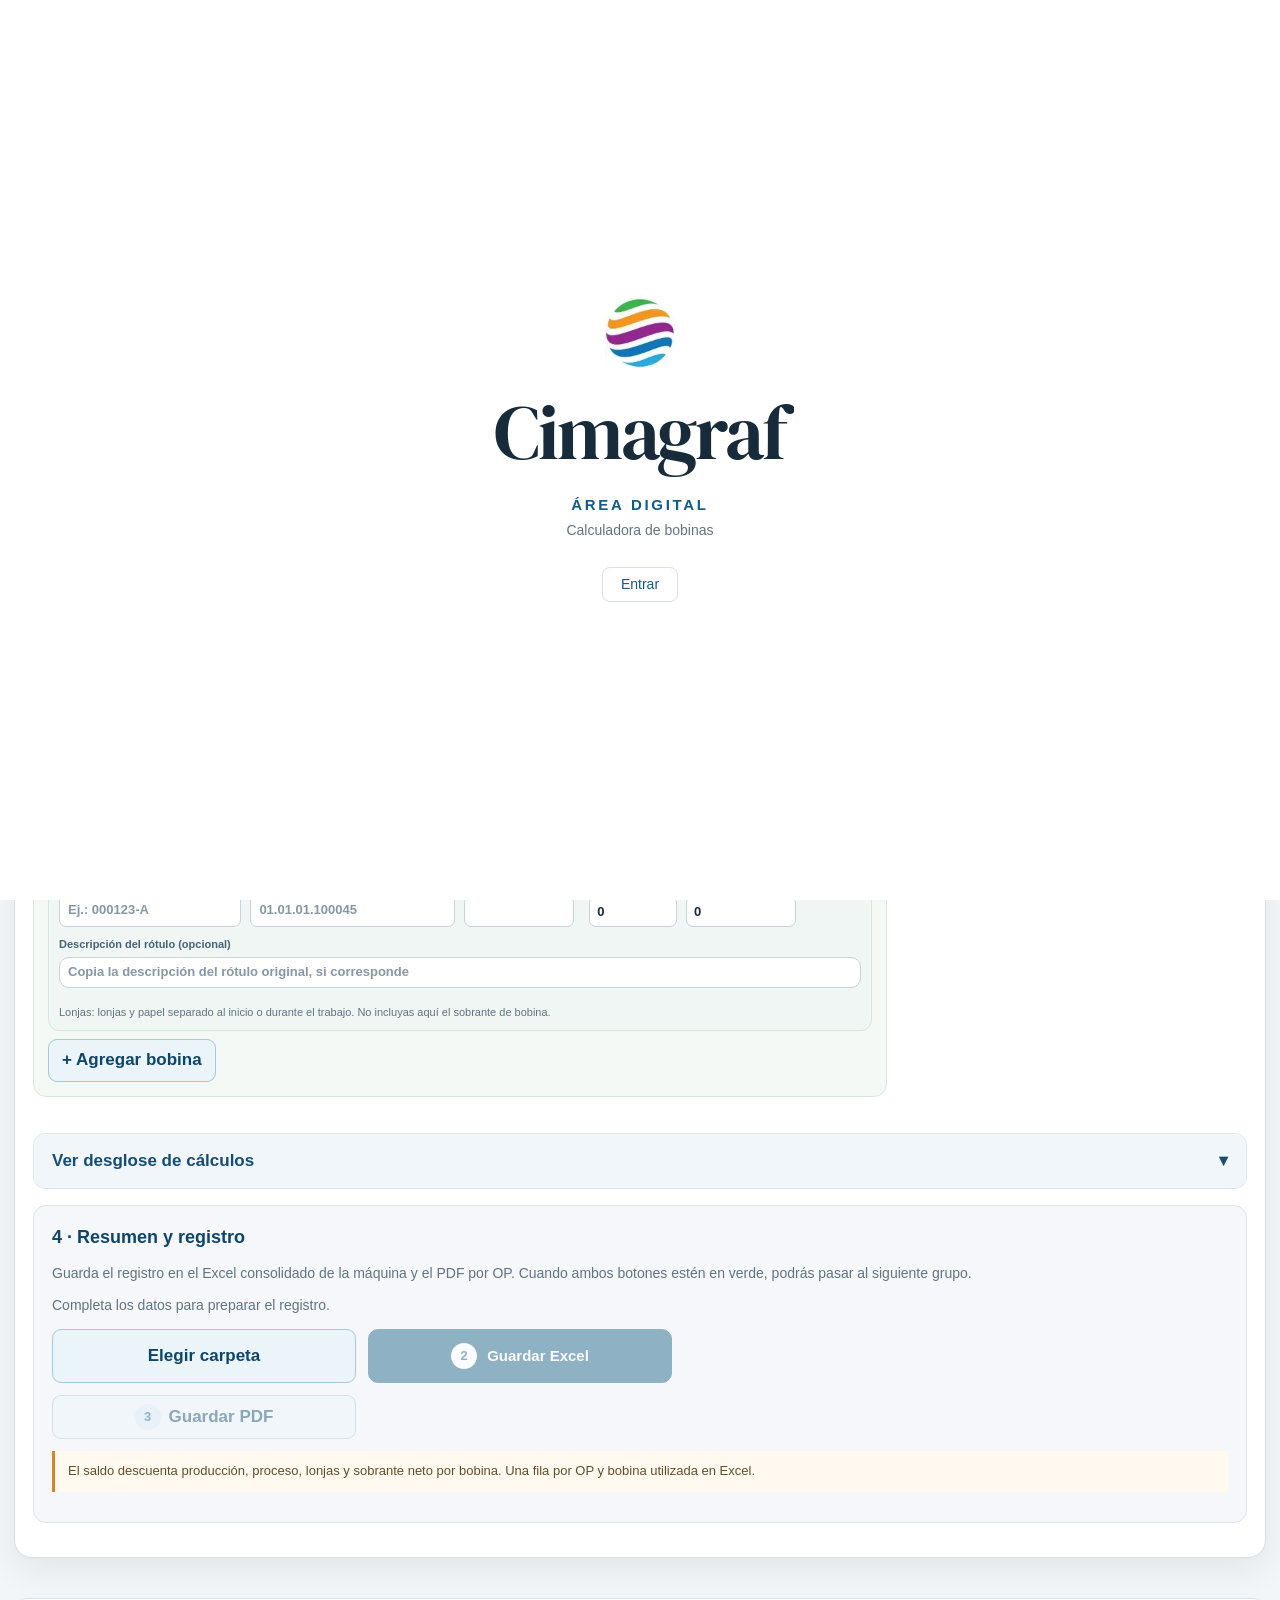
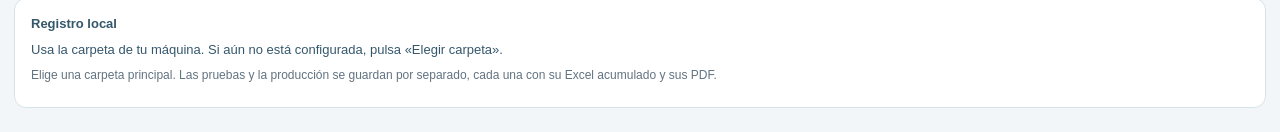
==== index.html @ 424b3d79 "Incluir informe y rótulos en el PDF guardado" ====
<!doctype html>
<html lang="es">
<head>
  <meta charset="utf-8">
  <meta name="viewport" content="width=device-width, initial-scale=1">
  <meta name="theme-color" content="#f4f6f8">
  <title>CIMAGRAF | Calculadora de consumo de bobinas</title>
  <meta name="description" content="Calculadora CIMAGRAF para consumo y devolución estimada de bobinas por orden de producción.">
  <meta property="og:type" content="website">
  <meta property="og:site_name" content="CIMAGRAF">
  <meta property="og:title" content="CIMAGRAF | Calculadora de consumo de bobinas">
  <meta property="og:description" content="Calcula metros, kilogramos consumidos y devolución estimada por OP.">
  <meta property="og:url" content="https://richard21ps.github.io/cimagraf-consumo-bobinas/">
  <meta name="twitter:card" content="summary">
  <meta name="twitter:title" content="CIMAGRAF | Calculadora de consumo de bobinas">
  <link rel="stylesheet" href="multi-bobinas.css?v=20261020-8333c40">
  <link rel="stylesheet" href="centrado-v26.css?v=2b90eeb">
<link rel="stylesheet" href="unico-v27.css?v=e9da0329">
<link rel="stylesheet" href="minimal-v28.css?v=72af7f10">
<link rel="stylesheet" href="compact-v40.css?v=5.1.24">
<link rel="stylesheet" href="report-summary.css?v=5.1.27">
<link rel="stylesheet" href="production.css?v=4.16.1">
<link rel="stylesheet" href="labels.css?v=5.1.13">
<link rel="stylesheet" href="intro.css?v=4.14.1">
  <style>
    :root {
      color-scheme: light;
      --ink: #172b3a;
      --muted: #627381;
      --line: #d8e0e6;
      --blue: #145b83;
      --blue-dark: #0d4669;
      --blue-soft: #eaf4f9;
      --green: #176b4b;
      --green-soft: #eaf6ef;
      --paper: #fff;
      --bg: #f3f6f8;
      --focus: #87c8e6;
      --shadow: 0 12px 32px rgba(24, 49, 67, .08);
    }
    * { box-sizing: border-box; }
    body {
      margin: 0;
      background: var(--bg);
      color: var(--ink);
      font-family: "Segoe UI", Arial, sans-serif;
      font-size: 17px;
      line-height: 1.45;
    }
    .page { width: min(100% - 32px, 1020px); margin: 0 auto; padding: 30px 0 40px; }
    header { margin-bottom: 22px; }
    .eyebrow { margin: 0 0 6px; color: var(--blue); font-size: 13px; font-weight: 800; letter-spacing: .09em; text-transform: uppercase; }
    h1 { margin: 0; font-size: clamp(27px, 4vw, 38px); line-height: 1.12; letter-spacing: -.025em; }
    .intro { max-width: 680px; margin: 10px 0 0; color: var(--muted); font-size: 17px; }
    .layout { display: grid; grid-template-columns: minmax(0, 1.12fr) minmax(320px, .88fr); gap: 0; align-items: stretch; overflow: hidden; background: var(--paper); border: 1px solid var(--line); border-radius: 18px; box-shadow: var(--shadow); }
    .card { background: var(--paper); }
    .form-card { padding: 26px; border: 0; border-radius: 0; box-shadow: none; }
    .section-title { margin: 0 0 17px; font-size: 19px; }
    .fields { display: grid; grid-template-columns: 1fr 1fr; gap: 16px; }
    .input-section { padding: 17px; border: 1px solid #d7e3ea; border-radius: 13px; background: #fff; }
    .input-section + .input-section { margin-top: 15px; }
    .input-section:first-of-type { background: #f7fbfd; }
    .input-section-heading { display: flex; align-items: center; gap: 10px; margin: 0 0 15px; color: var(--blue-dark); font-size: 17px; font-weight: 800; line-height: 1.25; }
    .step-number { display: inline-grid; flex: 0 0 31px; width: 31px; height: 31px; place-items: center; border-radius: 9px; background: var(--blue); color: #fff; font-size: 15px; }
    .input-section-note { margin: -6px 0 14px; color: var(--muted); font-size: 13px; }
    /* Las cantidades se ingresan escribiendo, sin flechas de incremento en los campos. */
    input[type="number"] { appearance: textfield; -moz-appearance: textfield; }
    input[type="number"]::-webkit-outer-spin-button,
    input[type="number"]::-webkit-inner-spin-button { -webkit-appearance: none; margin: 0; }
    .field { min-width: 0; }
    .field.full { grid-column: 1 / -1; }
    .entry-label { margin: 0 0 16px; padding: 9px 12px; border-radius: 9px; background: #eaf4f9; color: var(--blue-dark); font-size: 14px; font-weight: 800; }
    label { display: block; margin: 0 0 7px; font-size: 15px; font-weight: 750; }
    .hint { display: block; margin-top: 5px; color: var(--muted); font-size: 13px; }
    input, select {
      display: block; width: 100%; min-height: 54px; padding: 12px 14px;
      border: 1.5px solid #c7d2da; border-radius: 10px; background: #fff;
      color: var(--ink); font: inherit; font-size: 18px;
    }
    input::placeholder { color: #8797a3; }
    input:focus, select:focus, button:focus-visible { outline: 3px solid var(--focus); outline-offset: 2px; border-color: var(--blue); }
    input[readonly] { background: #f1f5f7; color: var(--blue-dark); font-weight: 800; }
    .material-row { display: grid; grid-template-columns: minmax(0, 1fr) auto; gap: 8px; }
    .add-material { min-width: 105px; padding: 6px 11px; border: 1.5px solid #b6cbd7; border-radius: 10px; background: var(--blue-soft); color: var(--blue-dark); font-size: 14px; font-weight: 800; cursor: pointer; }
    .add-material:hover { background: #dceef6; }
    .actions { display: flex; justify-content: flex-end; gap: 10px; margin-top: 20px; }
    button { font: inherit; }
    .reset { min-height: 48px; padding: 10px 16px; border: 1px solid #bdc9d1; border-radius: 10px; background: white; color: var(--ink); font-weight: 700; cursor: pointer; }
    .reset:hover { background: #f3f6f8; }
    .results { padding: 26px; border: 0; border-left: 1px solid var(--line); border-radius: 0; box-shadow: none; background: #f7fafb; }
    .results .section-title { margin-bottom: 6px; }
    .result-caption { margin: 0 0 17px; color: var(--muted); font-size: 14px; }
    .results .entry-label { margin-top: 12px; }
    /* Acción operativa principal: devolución de bobina, no consumo. */
    .delivery-summary { margin: 17px 0 19px; padding: 20px; border: 2px solid #176b4b; border-radius: 16px; background: #f1faf5; }
    .delivery-summary-label { margin: 0 0 10px; color: #176b4b; font-size: 13px; font-weight: 850; letter-spacing: .045em; text-transform: uppercase; }
    .delivery-main { display: flex; flex-direction: column; align-items: flex-start; gap: 2px; }
    .delivery-action { color: #123b2b; font-size: clamp(19px, 3vw, 25px); line-height: 1.2; font-weight: 850; }
    .delivery-weight { display: block; max-width: 100%; color: #116341; font-size: clamp(46px, 5.2vw, 62px); font-variant-numeric: tabular-nums; font-weight: 900; letter-spacing: -.045em; line-height: 1.08; overflow-wrap: anywhere; }
    .delivery-unit { font-size: .43em; font-weight: 850; letter-spacing: 0; }
    .delivery-meters { margin: 11px 0 0; padding-top: 11px; border-top: 1px solid #c9e4d6; color: #174934; font-size: 16px; font-weight: 700; line-height: 1.35; }
    .delivery-meters output { font-size: 22px; font-weight: 850; font-variant-numeric: tabular-nums; }
    .delivery-guidance { margin: 10px 0 0; font-size: 13px; color: #436453; line-height: 1.45; }
    .delivery-summary.delivery-shortage { border-color: #b42318; background: #fff2f0; }
    .delivery-shortage :is(.delivery-summary-label, .delivery-action, .delivery-weight, .delivery-meters, .delivery-guidance) { color: #a21f16; }
    .delivery-shortage .delivery-meters { border-top-color: #efc1ba; }
    .result-group.consumption-group { background: #f0f4f7; border-color: #dae3e9; }
    .consumption-group .result-group-title { color: #475e6d; }
    .consumption-group .result-label { color: #526875; font-size: 13px; }
    .consumption-group .result-value { font-size: clamp(24px, 3vw, 31px); color: #3f5b6d; }
    .consumption-group .result-unit { font-size: 15px; }
    @media (max-width: 460px) {
      .delivery-summary { padding: 16px; }
      .delivery-weight { font-size: clamp(44px, 12vw, 56px); }
      .delivery-meters output { font-size: 20px; }
    }
    .result-group { padding: 14px; border: 1px solid #c8dce7; border-radius: 14px; background: var(--blue-soft); }
    .result-group + .result-group { margin-top: 14px; }
    .result-group.return-group { border-color: #cce3d6; background: var(--green-soft); }
    .result-group-title { margin: 0 0 9px; color: var(--blue-dark); font-size: 15px; font-weight: 850; }
    .return-group .result-group-title { color: var(--green); }
    .result-box { padding: 8px 5px; }
    .result-pair { display: grid; grid-template-columns: 1fr 1fr; gap: 6px; }
    .result-label { margin: 0; color: #35576c; font-size: 14px; font-weight: 800; }
    .return-group .result-label { color: #35624e; }
    .result-value { display: block; margin-top: 5px; color: var(--blue-dark); font-size: clamp(34px, 5vw, 48px); font-variant-numeric: tabular-nums; font-weight: 850; letter-spacing: -.035em; line-height: 1.1; overflow-wrap: anywhere; }
    .return-group .result-value { color: var(--green); }
    .result-unit { font-size: 19px; font-weight: 750; letter-spacing: 0; }
    .result-status { min-height: 24px; margin: 13px 0 0; color: var(--muted); font-size: 14px; }
    .result-status.save-error { padding: 12px 14px; border: 1px solid #e4aaa8; border-radius: 10px; background: #fff0ef; color: #9b2c2c; font-weight: 750; }
    .field input[data-invalid="true"], .field select[data-invalid="true"] { border-color: #b72e2e; background: #fff4f3; }
    .save-material:disabled { opacity: .5; cursor: not-allowed; }
    .formula { margin-top: 16px; padding: 13px 15px; border: 1px solid var(--line); border-radius: 11px; background: #eef2f4; color: #536572; font-size: 14px; }
    .formula summary { color: var(--ink); font-weight: 750; cursor: pointer; }
    .formula-intro { margin: 10px 0 12px; }
    .formula-steps { display: grid; gap: 10px; }
    .formula-step { padding: 11px 12px; border: 1px solid #d8e0e6; border-radius: 9px; background: #fff; }
    .formula-step h4 { margin: 0 0 8px; color: var(--ink); font-size: 14px; }
    .equation { display: flex; flex-wrap: wrap; align-items: center; gap: 8px; margin: 0; color: var(--blue-dark); font-size: 14px; font-weight: 700; }
    .fraction { display: inline-grid; max-width: 100%; grid-template-rows: auto auto; text-align: center; vertical-align: middle; line-height: 1.3; }
    .numerator { padding: 2px 6px 4px; border-bottom: 2px solid currentColor; }
    .denominator { padding: 3px 6px 0; }
    .formula-note { margin: 11px 0 0; color: var(--muted); font-size: 13px; }
    .modal-backdrop { position: fixed; inset: 0; z-index: 10; display: none; place-items: center; padding: 18px; background: rgba(16, 34, 47, .48); }
    .modal-backdrop.open { display: grid; }
    .modal { width: min(100%, 430px); padding: 22px; border-radius: 16px; background: white; box-shadow: 0 20px 60px rgba(0,0,0,.2); }
    .modal h2 { margin: 0 0 16px; font-size: 21px; }
    .modal .field + .field { margin-top: 13px; }
    .modal-actions { display: flex; justify-content: flex-end; gap: 9px; margin-top: 20px; }
    .save-material { min-height: 46px; padding: 9px 15px; border: 0; border-radius: 10px; background: var(--blue); color: #fff; font-weight: 750; cursor: pointer; }
    .save-material:hover { background: var(--blue-dark); }
    .error { min-height: 20px; margin: 9px 0 0; color: #a12d28; font-size: 14px; }
    @media (max-width: 760px) {
      .page { width: min(100% - 22px, 560px); padding-top: 22px; }
      .layout { grid-template-columns: 1fr; }
      .form-card, .results { padding: 19px; }
      .results { order: 0; border-left: 0; border-top: 1px solid var(--line); }
    }
    @media (max-width: 460px) {
      body { font-size: 16px; }
      .fields { grid-template-columns: 1fr; gap: 13px; }
      .input-section { padding: 14px; }
      .input-section-heading { font-size: 16px; }
      .field.full { grid-column: auto; }
      .result-value { font-size: 38px; }
    }
    .multi-calculation-details{border:1px solid #dbe5eb;border-radius:12px;margin-bottom:16px;background:#fff;overflow:hidden}
    .multi-calculation-details>summary{cursor:pointer;list-style:none;padding:15px 18px;font-weight:750;color:#154e72;background:#f0f6fa;display:flex;align-items:center;justify-content:space-between}
    .multi-calculation-details>summary::-webkit-details-marker{display:none}
    .multi-calculation-details>summary span{transition:transform .2s}
    .multi-calculation-details[open]>summary span{transform:rotate(180deg)}
    .multi-calculation-details>h3,.multi-calculation-details>.multi-metrics,.multi-calculation-details>.multi-table-wrap,.multi-calculation-details>div[id]{margin-left:12px;margin-right:12px}
    /* El panel inferior nunca expone cálculos antes de abrir la flecha. */
    #multi-calculation-details:not([open]) > :not(summary) { display:none !important; }
    #multi-calculation-details .multi-calculation-content { padding:14px; }
    #multi-calculation-details .multi-calculation-content > h3 { margin-top:18px; }
    .multi-footer-actions button.save-confirmed:disabled{background:#14643b;color:#fff;border-color:#14643b;opacity:1;cursor:default}
    #access-dialog{width:min(430px,calc(100% - 32px));box-sizing:border-box;border:1px solid #cddce3;border-radius:18px;padding:26px;background:white;color:#193547;text-align:center}
    #access-dialog::backdrop{background:#13293899}
    #access-signin{margin:6px auto 0}
    #save-progress{max-width:520px;margin:12px 0 0;padding:12px 14px;border:1px solid #b9d9c7;border-radius:10px;background:#f1faf4}
    #save-progress-label{display:block;margin-bottom:8px;font-weight:700;color:#14643b}
    #save-progress-bar{display:block;width:100%;height:18px;appearance:none;border:0;border-radius:9px;overflow:hidden;accent-color:#218b52;background:#deeee4;box-shadow:inset 0 2px 4px #103c292b,0 2px 0 #b8d3c3}
    #save-progress-bar::-webkit-progress-bar{border-radius:9px;background:#deeee4;box-shadow:inset 0 2px 4px #103c292b}
    #save-progress-bar::-webkit-progress-value{border-radius:9px;background:linear-gradient(#81dca2,#32a967 45%,#187844);box-shadow:inset 0 1px 0 #c6f3d6,inset 0 -2px 0 #146039;transition:width .3s ease}
    #save-progress-bar::-moz-progress-bar{border-radius:9px;background:linear-gradient(#81dca2,#32a967 45%,#187844);box-shadow:inset 0 1px 0 #c6f3d6,inset 0 -2px 0 #146039}
    #save-progress.is-error #save-progress-label{color:#a52531}
    @media(prefers-reduced-motion:reduce){#save-progress-bar::-webkit-progress-value{transition:none}}
    #cloud-panel #cloud-edit{color:#fff;background:#a52531;border-color:#a52531}
    #cloud-panel #cloud-edit:hover{background:#851b25;border-color:#851b25}
    #cloud-next:not([hidden]){display:block;margin:12px 0 0 auto}
  </style>
</head>
<body>
  <aside id="welcome-intro" class="welcome-intro" hidden aria-label="Bienvenida a Cimagraf">
    <div class="welcome-intro-content">
      <div class="welcome-intro-mark" aria-hidden="true"></div>
      <div class="welcome-intro-reveal"><p class="welcome-intro-name">Cimagraf</p></div>
      <p class="welcome-intro-area">Área Digital</p>
      <p class="welcome-intro-caption">Calculadora de bobinas</p>
      <button id="welcome-intro-skip" type="button">Entrar</button>
    </div>
  </aside>
  <script src="intro.js?v=4.14.0"></script>
  <main class="page">
    <header class="brand-header"><img class="brand-logo" src="[data-uri]" alt="Cimagraf" width="350" height="105"><div class="brand-title">
      <p class="eyebrow">Área digital · control de material</p>
      <h1>Consumo de bobina</h1>
      <p class="intro" id="app-intro">Calcula el consumo, imprime los rótulos y guarda el Excel y el informe PDF en una carpeta de esta PC.</p>
    </div></header>

    <section class="multi-workspace" id="multi-root" aria-label="Cálculo avanzado de OP y bobinas">
      <p class="multi-muted" id="motor-version">Calculadora de producción · versión 5.1.27</p>
      <h2>Consumo y devolución de bobinas por OP</h2>
      <section class="machine-toolbar" aria-label="Máquina y numeración">
        <strong id="machine-name">Asigna esta computadora</strong><span id="machine-mode" class="machine-mode">PRUEBAS</span>
        <p id="machine-status" role="status" aria-live="polite">Elige la máquina de esta PC.</p>
        <details id="machine-setup"><summary>Configurar equipo</summary><div class="machine-settings"><div class="machine-setup-fields">
          <label>Máquina de esta PC<select id="machine-select"><option value="">Seleccionar máquina</option><option value="kirin-1c">Kirin 1C</option><option value="kirin-4c">Kirin 4C</option></select></label>
          <button id="machine-start" type="button" disabled>Iniciar producción</button>
        </div><p id="machine-connection-note">Haz las pruebas necesarias. Cuando termines, abre Configuración de equipo y pulsa Iniciar producción.</p>
        <div id="machine-start-confirm" class="machine-start-confirm" hidden><p>La máquina quedará fija en esta PC. Se limpiará el formulario actual y las pruebas guardadas se conservarán en su carpeta. Los nuevos registros irán a Producción.</p><button id="machine-start-confirm-button" type="button">Activar esta máquina</button> <button id="machine-start-cancel" type="button">Seguir en pruebas</button></div>
        </div></details>
      </section>
      <div class="multi-layout"><div class="multi-editor">
      <div class="multi-block">
        <h3>1 · Datos del material y grupo</h3>
        <div class="multi-grid material-grid">
          <label>ID de registro<input id="multi-group" placeholder="Se genera al asignar la máquina" maxlength="60" readonly></label>
          <div><label for="multi-paper">Tipo de papel</label><div class="multi-paper-picker"><select id="multi-paper"></select><button class="add-material" id="multi-add-material" type="button" aria-label="Editar papeles y gramajes">Editar</button></div></div>
          <label>Gramaje (g/m²)<select id="multi-gsm"></select></label>
          <div class="material-width-entry"><label for="multi-width">Ancho (mm)</label><div class="multi-width-picker"><select id="multi-width" aria-describedby="width-machine-note" disabled></select><button class="add-material" id="multi-add-width" type="button" disabled aria-label="Editar anchos" aria-expanded="false" aria-controls="width-form">Editar</button></div>
            <form id="width-form" class="width-add-panel" hidden novalidate><label for="width-new">Nuevo ancho (mm)</label><input id="width-new" type="number" min="0" step="any" inputmode="decimal" placeholder="Ej.: 700"><div><button class="multi-button" type="submit">Guardar</button><button class="multi-button" id="width-cancel" type="button">Cancelar</button></div><p id="width-error" role="status" hidden></p><section class="catalog-manager" aria-label="Anchos agregados"><h4>Anchos agregados</h4><ul class="catalog-list" id="width-custom-list"></ul></section></form>
          </div>
        </div>
        <p class="multi-muted" id="width-machine-note">Selecciona la máquina para ver sus anchos.</p>
        <p class="multi-muted" id="width-legacy-note" hidden>Este registro anterior usa anchos distintos y se conserva tal como fue registrado. Selecciona un ancho arriba solo si deseas unificarlos.</p>
      </div>
      <div class="multi-block">
        <h3>2 · Órdenes de producción</h3>
        <p class="multi-muted">Completa los datos de la OP, luego set up y corrida. Marca calibración solo si la hubo.</p>
        <div id="multi-op-list"></div>
        <button class="multi-button" id="multi-add-op" type="button">+ Agregar OP</button>
      </div>
      <div class="multi-block multi-bobbins">
        <h3>3 · Bobinas en orden de utilización</h3>
        <p class="multi-muted">Kg iniciales netos: peso del papel sin tuco. Ingresa las lonjas y el sobrante de bobina por separado.</p>
        <div id="multi-roll-list"></div>
        <button class="multi-button" id="multi-add-roll" type="button">+ Agregar bobina</button>
      </div>
      </div><aside class="multi-aside"><h3>Resultado de devolución</h3><section class="delivery-summary" id="multi-delivery-card"><h4 class="delivery-summary-label" id="multi-delivery-label">Saldo para devolver al almacén</h4><div class="delivery-main"><span class="delivery-action" id="multi-delivery-action">ENTREGAR</span><output class="delivery-weight" id="multi-delivery">— <span class="delivery-unit">kg</span></output></div><p class="delivery-meters"><span id="multi-delivery-meters-label">Equivalencia teórica: </span><output id="multi-delivery-meters">— m</output></p><p class="delivery-guidance" id="multi-delivery-guidance">Peso neto de papel, sin tuco. Metros equivalentes según el ancho de cada bobina.</p></section><button class="print-labels-action" id="multi-print" type="button" disabled>🖨 IMPRIMIR RÓTULOS</button><section class="compact-bobbin-panel" aria-labelledby="compact-bobbin-title"><h4 id="compact-bobbin-title">Bobinas</h4><p class="usage-legend"><span><i class="usage-produced"></i>Producción</span><span><i class="usage-removed"></i>Descuentos</span><span><i class="usage-balance"></i>Saldo</span></p><div id="multi-roll-usage" aria-live="polite"></div></section><p class="result-status" id="multi-delivery-status">Ingresa los datos y calcula para ver el saldo.</p></aside></div>
      <p class="multi-alert" id="multi-error" role="alert" hidden></p>
      <p class="multi-alert" id="multi-policy-warning" role="status" hidden></p>
      <p class="multi-success" id="multi-success" role="status" hidden></p>
      <section id="multi-results" class="multi-results">
        <details id="multi-calculation-details" class="multi-calculation-details">
          <summary>Ver desglose de cálculos <span aria-hidden="true">▾</span></summary>
          <div class="multi-calculation-content">
            <p id="multi-breakdown-hint" class="multi-muted" style="margin:15px">Completa los datos de las OP y bobinas para ver el desglose.</p>
            <h3>Resultados del grupo</h3>
            <div class="multi-metrics">
              <div class="multi-metric"><span>Consumo total</span><strong id="multi-total">—</strong></div>
              <div class="multi-metric"><span>Saldo de bobinas utilizadas</span><strong id="multi-saldo">—</strong></div>
              <div class="multi-metric"><span>Última bobina utilizada</span><strong id="multi-active">—</strong></div>
            </div>
            <h3>Resumen por OP</h3><div id="multi-ops-table"></div><p id="multi-process-note" class="multi-muted"></p>
            <h3>Resumen por bobina</h3><div id="multi-rolls-table"></div>
            <h3>Historial de asignación OP–bobina</h3><div id="multi-trace-table"></div>
            <h3>Desglose del registro por OP</h3>
            <div id="multi-op-registration-table" class="multi-table-wrap" aria-live="polite"></div>
          </div>
        </details>
        <div class="multi-block" aria-labelledby="multi-consolidated-title">
          <h3 id="multi-consolidated-title">4 · Resumen y registro</h3>
          <p class="multi-muted" id="multi-action-guide">Guarda el registro en el Excel consolidado de la máquina y el PDF por OP. Cuando ambos botones estén en verde, podrás pasar al siguiente grupo.</p>
          <p class="multi-muted" id="multi-summary-status" role="status" aria-live="polite">Completa los datos. El consumo se calculará automáticamente.</p>
          <div class="multi-footer-actions" role="group" aria-label="Resumen y envío del grupo" aria-describedby="multi-action-guide">
            <button class="multi-button" id="local-folder" type="button">Elegir carpeta</button>
            <button class="multi-primary" id="multi-register" type="button" disabled>Guardar Excel</button>
            <button class="multi-button" id="multi-save-pdf" type="button" disabled>Guardar PDF</button>
          </div>
          <div id="save-progress" hidden>
            <span id="save-progress-label" role="status"></span>
            <progress id="save-progress-bar" max="100" value="0" aria-label="Avance del guardado por etapas"></progress>
          </div>
          <button class="multi-primary" id="cloud-next" type="button" hidden>Siguiente grupo</button>
          <p class="multi-note" id="multi-registration-note">El saldo descuenta producción, proceso, lonjas y sobrante neto por bobina. Una fila por OP y bobina utilizada en Excel.</p>
        </div>
      </section>
    </section>
  </main>

  <div class="modal-backdrop" id="material-modal" role="dialog" aria-modal="true" aria-labelledby="modal-title">
    <form class="modal" id="material-form">
      <h2 id="modal-title">Papeles y gramajes</h2>
      <div class="field">
        <label for="new-name">Tipo de papel (existente o nuevo)</label>
        <input id="new-name" type="text" maxlength="40" placeholder="Ej.: Book Cream o Couche" list="material-name-suggestions" required>
        <datalist id="material-name-suggestions"></datalist>
        <span class="hint">Puedes usar un papel existente y añadirle un gramaje diferente.</span>
      </div>
      <div class="field">
        <label for="new-gsm">Gramaje (g/m²)</label>
        <input id="new-gsm" type="number" min="1" step="any" placeholder="Ej.: 115" required>
      </div>
      <p class="error" id="material-error" role="alert"></p>
      <div class="modal-actions">
        <button class="reset" id="cancel-material" type="button">Cerrar</button>
        <button class="save-material" type="submit">Agregar papel / gramaje</button>
      </div>
      <section class="catalog-manager" aria-label="Papeles y gramajes agregados"><h3>Papeles y gramajes agregados</h3><ul class="catalog-list" id="material-custom-list"></ul><p class="hint" id="material-catalog-status" role="status"></p></section>
    </form>
  </div>


  <section id="print-summary" class="print-summary cimagraf-report" aria-label="Rótulos para imprimir"></section>
  <script src="materials.js?v=5.1.12"></script>
  <script src="record-data.js?v=5.1.12"></script>
  <!-- Motor incluido en HTML para evitar que el navegador ejecute una versión antigua del JS. -->
<script>
(() => {
'use strict';
const $=id=>document.getElementById(id);
const root=$('multi-root');
if(!root)return;
const EPS=1e-8;
let ops=[{id:'',books:'',copies:'',advance:'',setupBooks:'0',calibration:false,stops:'0'}], rolls=[blankRoll()], result=null;
let restoredIdentity=null;
const nf=x=>new Intl.NumberFormat('es-PE',{minimumFractionDigits:1,maximumFractionDigits:1}).format(x);
const numeric=x=>x===''?NaN:Number(x);
const field=(title,value,attr)=>'<label>'+title+'<input '+attr+' value="'+escapeHtml(value)+'"></label>';
function escapeHtml(v){return String(v??'').replace(/[&"'<>]/g,c=>({'&':'&amp;','"':'&quot;',"'":'&#39;','<':'&lt;','>':'&gt;'}[c]));}
function markDirty(){
 result=null;
 renderDeliveryBalance();
 refreshCoreTareNotes();renderRollUsage(null);$('multi-policy-warning').hidden=true;
 $('multi-delivery-status').textContent='Completa los datos de producción para calcular.';
 $('multi-error').hidden=true;$('multi-success').hidden=true;
 $('multi-register').disabled=!window.CimagrafSaveUI?.canSaveReceiptExcel();
 $('multi-save-pdf').disabled=!window.CimagrafSaveUI?.canSaveReceiptPDF();$('multi-print').disabled=true;
 $('print-summary').replaceChildren();
 $('multi-total').textContent='—';$('multi-saldo').textContent='—';$('multi-active').textContent='—';
 $('multi-process-note').textContent='';
 $('multi-ops-table').replaceChildren();
 $('multi-rolls-table').replaceChildren();
 $('multi-trace-table').replaceChildren();
 $('multi-op-registration-table').replaceChildren();
 $('multi-breakdown-hint').hidden=false;
 $('multi-summary-status').textContent='Completa los datos para preparar el registro.';
}
const PROBLEM_CATALOG_KEY='cimagraf-problematicas-papel-v1';
const initialProblem='Material dañado';
const cleanProblem=value=>String(value??'').trim().replace(/\s+/g,' ').slice(0,80);
function loadProblemCatalog(){
 try{
  const saved=JSON.parse(localStorage.getItem(PROBLEM_CATALOG_KEY));
  if(!Array.isArray(saved))return [];
  const options=[];
  for(const entry of saved){if(typeof entry!=='string')continue;const name=cleanProblem(entry);if(name&&!options.some(x=>x.toLocaleLowerCase()===name.toLocaleLowerCase()))options.push(name);}
  return options;
 }catch(_){return [];}
}
let problemCatalog=loadProblemCatalog();
function assignProblem(roll,name){
 const value=cleanProblem(name);if(!value)return;
 if(!Array.isArray(roll.problems))roll.problems=[];
 if(!roll.problems.some(x=>x.toLocaleLowerCase()===value.toLocaleLowerCase()))roll.problems.push(value);
 roll.problemsOpen=true;
}
const AREA_CATALOG_KEY='cimagraf-areas-papel-v1';
const defaultAreas=['Almacén','Planta digital'];
function loadAreaCatalog(){
 const areas=[...defaultAreas];
 try{const saved=JSON.parse(localStorage.getItem(AREA_CATALOG_KEY));if(Array.isArray(saved))for(const entry of saved){if(typeof entry!=='string')continue;const name=cleanProblem(entry);if(name&&!areas.some(x=>x.toLocaleLowerCase()===name.toLocaleLowerCase()))areas.push(name);}}catch(_){}
 return areas;
}
let areaCatalog=loadAreaCatalog();
function assignArea(roll,name){
 const value=cleanProblem(name);if(!value)return;
 if(!Array.isArray(roll.areas))roll.areas=[];
 if(!roll.areas.some(x=>x.toLocaleLowerCase()===value.toLocaleLowerCase()))roll.areas.push(value);
 roll.problemsOpen=true;
}
function selectedWithdrawalField(roll,index,kind){
 const isArea=kind==='area',values=isArea?roll.areas:roll.problems;
 return '<div class="problem-tags '+(isArea?'area-tags':'reason-tags')+'">'+values.map((name,i)=>'<span>'+escapeHtml(name)+'<button type="button" data-'+kind+'-roll="'+index+'" data-'+kind+'-remove="'+i+'" aria-label="Cambiar '+(isArea?'área':'motivo')+' '+escapeHtml(name)+' de '+escapeHtml(roll.id)+'">Cambiar</button></span>').join('')+'</div>';
}
function areaControls(roll,index){
 const selected=roll.areas||[];
 if(selected.length)return '<section class="withdrawal-areas withdrawal-selected"><strong>Área involucrada</strong>'+selectedWithdrawalField(roll,index,'area')+'<p class="area-message problem-message" role="status"></p></section>';
 return '<section class="withdrawal-areas" aria-label="Áreas involucradas de '+escapeHtml(roll.id)+'"><div class="problem-choose"><label>Área involucrada<select data-area-select="'+index+'"><option value="">Seleccionar área…</option>'+areaCatalog.map(name=>'<option value="'+escapeHtml(name)+'">'+escapeHtml(name)+'</option>').join('')+'</select></label><button type="button" class="problem-new-button" data-area-start="'+index+'"'+(roll.areaAdding?' hidden':'')+'>+ Agregar área</button></div>'
  +'<div class="area-form problem-form"'+(roll.areaAdding?'':' hidden')+'><label>Nombre del área<input data-area-new="'+index+'" maxlength="80" placeholder="Ej.: Mantenimiento"></label><div class="problem-form-actions"><button type="button" class="problem-save-button" data-area-add="'+index+'">Guardar área</button><button type="button" class="problem-cancel-button" data-area-cancel="'+index+'">Cancelar</button></div></div><p class="area-message problem-message" role="status"></p></section>';
}
function updateWithdrawalMetadata(){markDirty();redraw();scheduleAuto();}
function reasonControls(roll,index,machine=''){
 const fixedDefault=machine==='kirin-1c';
 const current=fixedDefault?(roll.problems?.[0]||initialProblem):'';
 const choices=fixedDefault?[initialProblem,...problemCatalog.filter(name=>name.toLocaleLowerCase()!==initialProblem.toLocaleLowerCase())]:problemCatalog;
 if(current&&!choices.includes(current)&&current.toLocaleLowerCase()!==initialProblem.toLocaleLowerCase())choices.push(current);
 const selected=roll.problems||[],adding=Boolean(roll.problemAdding);
 if(!fixedDefault&&selected.length)return '<section class="withdrawal-reason withdrawal-selected"><strong>Motivo de las lonjas</strong>'+selectedWithdrawalField(roll,index,'problem')+'<p class="reason-message problem-message" role="status"></p></section>';
 return '<section class="withdrawal-reason"><div class="problem-choose">'+(choices.length?'<label>Motivo de las lonjas<select data-problem-select="'+index+'">'+(fixedDefault?'':'<option value="">Elige un motivo…</option>')+choices.map(name=>'<option value="'+escapeHtml(name)+'"'+(current&&name.toLocaleLowerCase()===current.toLocaleLowerCase()?' selected':'')+'>'+escapeHtml(name)+'</option>').join('')+'</select></label>':'<p class="problem-empty">Agrega el primer motivo con tus palabras.</p>')
  +'<button type="button" class="problem-new-button" data-problem-start="'+index+'"'+(adding?' hidden':'')+'>+ Agregar motivo</button></div>'
  +'<div class="reason-form problem-form"'+(adding?'':' hidden')+'><label>¿Qué pasó?<input data-problem-new="'+index+'" maxlength="80" placeholder="Escribe el motivo con tus palabras"></label><div class="problem-form-actions"><button type="button" class="problem-save-button" data-problem-add="'+index+'">Guardar motivo</button><button type="button" class="problem-cancel-button" data-problem-cancel="'+index+'">Cancelar</button></div></div><p class="reason-message problem-message" role="status"></p></section>';
}
function withdrawalCatalogControls(index){
 const entries=[...problemCatalog.map(name=>['problem',name]),...areaCatalog.filter(name=>!defaultAreas.includes(name)).map(name=>['area',name])];
 if(!entries.length)return '';
 return '<details class="catalog-manager withdrawal-catalog"><summary>Administrar motivos y áreas agregados</summary><ul class="catalog-list">'+entries.map(([kind,name])=>'<li><span>'+escapeHtml(name)+(kind==='area'?' · Área':' · Motivo')+'</span><button type="button" class="catalog-remove" data-withdrawal-catalog="'+kind+'" data-catalog-roll="'+index+'" data-catalog-name="'+escapeHtml(name)+'" aria-label="Eliminar '+escapeHtml(name)+' del catálogo">Eliminar</button></li>').join('')+'</ul></details>';
}
function problemControls(roll,index,machine=''){
 const selected=roll.problems?.length?roll.problems:machine==='kirin-1c'?[initialProblem]:[],areas=roll.areas||[];
 const status=selected.length&&areas.length?'Datos completos':'Completar datos';
 return '<div class="roll-problems-wrap"'+(Number(roll.scrap)>0?'':' hidden')+'><details class="roll-problems" data-problems-roll="'+index+'"'+(roll.problemsOpen?' open':'')+'><summary><span class="problem-question">Motivo y área de las lonjas</span><span class="problem-summary-action">'+status+' ▾</span></summary><div class="problem-content"><p class="problem-note">Estos motivos corresponden solo a las lonjas, no al sobrante de bobina.</p><div class="withdrawal-fields">'+reasonControls(roll,index,machine)+areaControls(roll,index)+'</div>'+withdrawalCatalogControls(index)+'</div></details></div>';
}

function syncWithdrawalControls(index){
 const roll=rolls[index],hasWithdrawal=Number(roll.scrap)>0;
 roll.problemsOpen=hasWithdrawal;
 const panel=root.querySelector('[data-problems-roll="'+index+'"]');if(!panel)return;
 panel.closest('.roll-problems-wrap').hidden=!hasWithdrawal;
 panel.open=hasWithdrawal;
}

function coreTareControls(roll,index){
 return '<div class="core-tare-note" data-core-note="'+index+'"></div>';
}
function refreshCoreTareNotes(){
 rolls.forEach((roll,index)=>{
  const note=root.querySelector('[data-core-note="'+index+'"]');if(!note)return;
  const tare=coreTareFor($('multi-paper').value,roll.width);
  note.hidden=!(Number(roll.coreGross)>0)||tare!==null;
  if(note.hidden)return;
  // Sin referencia automática, el cálculo necesita el peso del tuco vacío.
  if(!note.querySelector('input'))note.innerHTML=field('Tuco vacío (kg)',roll.coreTare??'','type="number" min="0" step="any" data-roll="'+index+'" data-field="coreTare" placeholder="Tara para otro material"')+'<span>Para este material aún no hay un factor de tara. Ingresa el peso del tuco vacío.</span>';
 });
}

function blankRoll(id='Bobina 1',width=''){return {id,lot:'',sap:'',description:'',kg:'',width,scrap:'0',coreGross:'0',coreTare:''};}
function redraw(){
 rolls.forEach((roll,i)=>{roll.id='Bobina '+(i+1);});
 $('multi-op-list').innerHTML=ops.map((o,i)=>'<div class="multi-row op-process-row"><div class="multi-row-head"><strong>OP '+(i+1)+'</strong><button class="multi-remove" data-kind="op" data-remove="'+i+'" type="button" '+(ops.length===1?'disabled':'')+'>Quitar OP</button></div><div class="multi-row-fields op-process-groups"><div class="op-phase-group op-group-info"><h4 class="op-phase-title" id="op-phase-info-'+i+'">Datos de OP</h4><fieldset class="op-phase op-phase-info" aria-labelledby="op-phase-info-'+i+'"><div class="op-phase-fields">'
  +field('Número de OP',o.id,'data-op="'+i+'" data-field="id" placeholder="OP" maxlength="45"')
  +field('Número de pliegos',o.copies,'type="number" min="1" step="1" data-op="'+i+'" data-field="copies"')
  +field('Avance (mm)',o.advance,'type="number" min="0" step="any" data-op="'+i+'" data-field="advance"')
  +'</div></fieldset></div><div class="op-phase-group op-group-setup"><h4 class="op-phase-title" id="op-phase-setup-'+i+'">Set up</h4><fieldset class="op-phase op-phase-setup" aria-labelledby="op-phase-setup-'+i+'"><div class="op-phase-fields">'
  +field('Libros · set up',o.setupBooks??'0','type="number" min="0" step="1" data-op="'+i+'" data-field="setupBooks"')
  +'<label class="op-calibration" title="Agrega la calibración de la máquina seleccionada a esta OP"><span>Calibración</span><span class="calibration-check"><input type="checkbox" data-op="'+i+'" data-field="calibration" aria-label="Calibración OP '+(i+1)+'" '+(o.calibration?'checked':'')+'><span>Sí</span></span></label>'
  +'</div></fieldset></div><div class="op-phase-group op-group-run"><h4 class="op-phase-title" id="op-phase-run-'+i+'">Corrida</h4><fieldset class="op-phase op-phase-run" aria-labelledby="op-phase-run-'+i+'"><div class="op-phase-fields">'
  +field('Libros · corrida',o.books,'type="number" min="1" step="1" data-op="'+i+'" data-field="books"')
  +field('Paradas',o.stops??'0','type="number" min="0" step="1" data-op="'+i+'" data-field="stops"')
  +'</div></fieldset></div></div></div>').join('');
 $('multi-roll-list').innerHTML=rolls.map((o,i)=>'<div class="multi-row" role="group" aria-labelledby="roll-title-'+i+'"><div class="multi-row-head"><strong id="roll-title-'+i+'">'+escapeHtml(o.id)+'</strong><button class="multi-remove" data-kind="roll" data-remove="'+i+'" type="button">Eliminar bobina</button></div><div class="multi-row-fields">'+field('Número de lote',o.lot,'data-roll="'+i+'" data-field="lot" maxlength="60" autocomplete="off" placeholder="Ej.: 000123-A" required')+field('Código SAP',o.sap,'data-roll="'+i+'" data-field="sap" inputmode="numeric" autocomplete="off" placeholder="01.01.01.100045" title="Escribe los 12 números; los puntos se agregan automáticamente." required')+field('Kg iniciales netos',o.kg,'type="number" min="0" step="any" data-roll="'+i+'" data-field="kg"')+field('Lonjas (kg)',o.scrap??'0','type="number" min="0" step="any" data-roll="'+i+'" data-field="scrap" placeholder="0" title="Peso de las lonjas y del papel separado al inicio o durante el trabajo, sin contar el sobrante junto al tuco."')+field('Sobrante de bobina <span class="label-unit">(papel + tuco) kg</span>',o.coreGross??'0','type="number" min="0" step="any" data-roll="'+i+'" data-field="coreGross" placeholder="0" title="Peso del papel que queda junto al tuco, incluyendo el tubo de cartón."')+'</div><div class="roll-label-description">'+field('Descripción del rótulo (opcional)',o.description,'data-roll="'+i+'" data-field="description" maxlength="120" placeholder="Copia la descripción del rótulo original, si corresponde"')+'</div><p class="removal-help">Lonjas: lonjas y papel separado al inicio o durante el trabajo. No incluyas aquí el sobrante de bobina.</p>'+problemControls(o,i,widthMachine)+coreTareControls(o,i)+'</div>').join('');
 refreshCoreTareNotes();renderRollUsage(result);
}
function formatSapInput(input){
 const raw=input.value, cursor=input.selectionStart;
 const digits=raw.replace(/[^0-9]/g,'').slice(0,12);
 const formatted=[digits.slice(0,2),digits.slice(2,4),digits.slice(4,6),digits.slice(6)].filter(Boolean).join('.');
 if(raw===formatted)return;
 input.value=formatted;
 if(cursor===null)return;
 let remaining=raw.slice(0,cursor).replace(/[^0-9]/g,'').length, offset=0;
 while(remaining>0&&offset<formatted.length){
  if(formatted[offset]!=='.')remaining--;
  offset++;
 }
 input.setSelectionRange(offset,offset);
}
root.addEventListener('input',e=>{
 if(e.target.closest('.roll-problems')||e.target.closest('#width-form')||e.target.id==='multi-width')return;
 const t=e.target, type=t.dataset.op!==undefined?'op':t.dataset.roll!==undefined?'roll':null;
 if(type){
  if(type==='roll'&&t.dataset.field==='sap')formatSapInput(t);
  const idx=Number(t.dataset[type]);(type==='op'?ops:rolls)[idx][t.dataset.field]=t.type==='checkbox'?t.checked:t.value;
  if(type==='op'&&['setupBooks','stops'].includes(t.dataset.field))ops[idx][t.dataset.field]=t.validity.badInput?NaN:t.value;
  if(type==='roll'&&t.dataset.field==='scrap')syncWithdrawalControls(idx);
 }
 markDirty();scheduleAuto();
});
root.addEventListener('focusout',e=>{
 const t=e.target;
 if(t.dataset.op===undefined||!['setupBooks','stops'].includes(t.dataset.field)||t.value!==''||t.validity.badInput)return;
 t.value='0';ops[Number(t.dataset.op)][t.dataset.field]='0';markDirty();scheduleAuto();
});
root.addEventListener('change',e=>{
 if(e.target.closest('#width-form')||e.target.id==='multi-width')return;
 const panel=e.target.closest('.roll-problems');
 if(panel){
  if(e.target.dataset.problemSelect!==undefined&&e.target.value){const roll=rolls[Number(e.target.dataset.problemSelect)];if(widthMachine==='kirin-1c')roll.problems=[];assignProblem(roll,e.target.value);updateWithdrawalMetadata();}
  if(e.target.dataset.areaSelect!==undefined&&e.target.value){assignArea(rolls[Number(e.target.dataset.areaSelect)],e.target.value);updateWithdrawalMetadata();}
  return;
 }
 markDirty();scheduleAuto();
});
root.addEventListener('toggle',e=>{if(e.target.matches('.roll-problems')){const roll=rolls[Number(e.target.dataset.problemsRoll)];if(roll)roll.problemsOpen=e.target.open;}},true);
root.addEventListener('keydown',e=>{
 if(e.key==='Enter'&&e.target.dataset.areaNew!==undefined){e.preventDefault();e.target.closest('.roll-problems').querySelector('[data-area-add]').click();}
 if(e.key==='Enter'&&e.target.dataset.problemNew!==undefined){e.preventDefault();e.target.closest('.roll-problems').querySelector('[data-problem-add]').click();}
});
root.addEventListener('click',e=>{
 const b=e.target.closest('button');if(!b)return;
 if(b.dataset.areaStart!==undefined){const panel=b.closest('.roll-problems');rolls[Number(b.dataset.areaStart)].areaAdding=true;panel.querySelector('.area-form').hidden=false;b.hidden=true;panel.querySelector('[data-area-new]').focus();return;}
 if(b.dataset.areaCancel!==undefined){const panel=b.closest('.roll-problems');rolls[Number(b.dataset.areaCancel)].areaAdding=false;panel.querySelector('.area-form').hidden=true;panel.querySelector('[data-area-new]').value='';panel.querySelector('.area-message').textContent='';const start=panel.querySelector('[data-area-start]');start.hidden=false;start.focus();return;}
 if(b.dataset.areaAdd!==undefined){
  const index=Number(b.dataset.areaAdd),panel=b.closest('.roll-problems'),input=panel.querySelector('[data-area-new]'),name=cleanProblem(input.value);
  if(!name){panel.querySelector('.area-message').textContent='Escribe el nombre del área.';input.focus();return;}
  const existing=areaCatalog.find(x=>x.toLocaleLowerCase()===name.toLocaleLowerCase());if(!existing)areaCatalog.push(name);
  let saved=true;try{localStorage.setItem(AREA_CATALOG_KEY,JSON.stringify(areaCatalog));}catch(_){saved=false;}
  assignArea(rolls[index],existing||name);rolls[index].areaAdding=false;updateWithdrawalMetadata();
  const updated=root.querySelector('[data-problems-roll="'+index+'"]');updated.querySelector('.area-message').textContent=saved?'Área guardada. Puedes usarla en otras bobinas.':'Área añadida para esta sesión.';updated.querySelector('[data-area-remove]').focus();return;
 }
 if(b.dataset.areaRemove!==undefined){const roll=rolls[Number(b.dataset.areaRoll)];roll.areas.splice(Number(b.dataset.areaRemove),1);updateWithdrawalMetadata();return;}
 if(b.dataset.problemStart!==undefined){
  const panel=b.closest('.roll-problems');rolls[Number(b.dataset.problemStart)].problemAdding=true;
  panel.querySelector('.reason-form').hidden=false;b.hidden=true;panel.querySelector('[data-problem-new]').focus();return;
 }
 if(b.dataset.problemCancel!==undefined){
  const panel=b.closest('.roll-problems');rolls[Number(b.dataset.problemCancel)].problemAdding=false;
  panel.querySelector('.reason-form').hidden=true;panel.querySelector('[data-problem-new]').value='';
  panel.querySelector('.reason-message').textContent='';const start=panel.querySelector('[data-problem-start]');start.hidden=false;start.focus();return;
 }
 if(b.dataset.problemAdd!==undefined){
  const index=Number(b.dataset.problemAdd),panel=b.closest('.roll-problems');
  const input=panel.querySelector('[data-problem-new]'),name=cleanProblem(input.value);
  if(!name){panel.querySelector('.reason-message').textContent='Escribe brevemente qué pasó.';input.focus();return;}
  const existing=problemCatalog.find(x=>x.toLocaleLowerCase()===name.toLocaleLowerCase());
  if(!existing)problemCatalog.push(name);
  let saved=true;try{localStorage.setItem(PROBLEM_CATALOG_KEY,JSON.stringify(problemCatalog));}catch(_){saved=false;}
  if(widthMachine==='kirin-1c')rolls[index].problems=[];
  assignProblem(rolls[index],existing||name);rolls[index].problemAdding=false;updateWithdrawalMetadata();
  const updated=root.querySelector('[data-problems-roll="'+index+'"]');
  updated.querySelector('.reason-message').textContent=saved?'Motivo guardado. Ya puedes usarlo en otras bobinas.':'Motivo añadido. Estará disponible durante esta sesión.';
  updated.querySelector('[data-problem-select], [data-problem-remove]')?.focus();return;
 }
 if(b.dataset.problemRemove!==undefined){
  const roll=rolls[Number(b.dataset.problemRoll)];roll.problems.splice(Number(b.dataset.problemRemove),1);updateWithdrawalMetadata();return;
 }
 if(b.dataset.withdrawalCatalog){
  const index=Number(b.dataset.catalogRoll),name=b.dataset.catalogName,isArea=b.dataset.withdrawalCatalog==='area';
  if(isArea){
   if(defaultAreas.includes(name))return;
   areaCatalog=areaCatalog.filter(entry=>entry!==name);
  }else problemCatalog=problemCatalog.filter(entry=>entry!==name);
  let saved=true;try{localStorage.setItem(isArea?AREA_CATALOG_KEY:PROBLEM_CATALOG_KEY,JSON.stringify(isArea?areaCatalog:problemCatalog));}catch(_){saved=false;}
  rolls[index].problemsOpen=true;
  redraw();
  const panel=root.querySelector('[data-problems-roll="'+index+'"]');
  const message=panel.querySelector(isArea?'.area-message':'.reason-message');
  message.textContent=saved?'Opción eliminada del catálogo. Las selecciones actuales se conservan.':'Opción eliminada en esta sesión.';
  const catalog=panel.querySelector('.withdrawal-catalog');
  if(catalog)catalog.open=true;
  (catalog?.querySelector('summary')||panel.querySelector('summary')).focus();
  return;
 }
 const remove=b.dataset.remove;
 if(remove!==undefined){
  const index=Number(remove),isRoll=b.dataset.kind==='roll',data=isRoll?rolls:ops;
  if(!data[index]||(!isRoll&&data.length===1))return;
  data.splice(index,1);
  if(isRoll&&!data.length)data.push(blankRoll('Bobina 1',selectedWidth()));
  markDirty();redraw();scheduleAuto();
  if(isRoll)root.querySelector('[data-roll="'+Math.min(index,data.length-1)+'"][data-field="lot"]').focus();
 }
});
$('multi-add-op').addEventListener('click',()=>{ops.push({id:'',books:'',copies:'',advance:'',setupBooks:'0',calibration:false,stops:'0'});markDirty();redraw();scheduleAuto();});
$('multi-add-roll').addEventListener('click',()=>{rolls.push(blankRoll('Bobina '+(rolls.length+1),selectedWidth()));markDirty();redraw();scheduleAuto();});
const WIDTH_CATALOG_KEY='cimagraf-widths-v2';
const MACHINE_WIDTHS={
 'kirin-1c':{name:'Kirin 1C',defaults:[480,640,660]},
 'kirin-4c':{name:'Kirin 4C',defaults:[469]}
};
let widthMachine='';
const customWidths=new Map();
function sortedWidths(values){return [...new Set((Array.isArray(values)?values:[]).map(v=>typeof v==='number'||typeof v==='string'?Number(v):NaN).filter(v=>Number.isFinite(v)&&v>0))].sort((a,b)=>a-b);}
function widthStorageKey(){return WIDTH_CATALOG_KEY+':'+widthMachine;}
function readCustomWidths(){
 if(!customWidths.has(widthMachine)){
  let widths=[];
  try{widths=sortedWidths(JSON.parse(localStorage.getItem(widthStorageKey())||'[]'));}catch(_){}
  customWidths.set(widthMachine,widths);
 }
 return customWidths.get(widthMachine);
}
function extraWidths(){return widthMachine?readCustomWidths().filter(width=>!MACHINE_WIDTHS[widthMachine].defaults.includes(width)):[];}
function renderCustomWidths(){
 $('width-custom-list').innerHTML=extraWidths().map(width=>'<li><span>'+width+' mm</span><button class="catalog-remove" type="button" data-width-remove="'+width+'" aria-label="Eliminar ancho '+width+' mm">Eliminar</button></li>').join('')||'<li>Aún no hay anchos agregados.</li>';
}
function availableWidths(){
 const machine=MACHINE_WIDTHS[widthMachine];
 return machine?sortedWidths([...machine.defaults,...readCustomWidths()]):[];
}
function renderWidthOptions(preferred='',restoring=false){
 const select=$('multi-width'),value=String(preferred),machine=MACHINE_WIDTHS[widthMachine];
 const extra=restoring&&Number(value)>0&&Number.isFinite(Number(value))?[Number(value)]:[];
 select.replaceChildren();select.add(new Option(machine?'Seleccionar':'Selecciona la máquina',''));
 for(const width of sortedWidths([...availableWidths(),...extra]))select.add(new Option(String(width),String(width)));
 if(restoring&&value==='__mixed__')select.add(new Option('Varios (anterior)','__mixed__'));
 select.value=[...select.options].some(o=>o.value===value)?value:'';
 select.disabled=!machine;$('multi-add-width').disabled=!machine;
 $('width-machine-note').textContent=machine?'Anchos de '+machine.name+'. El papel, gramaje y ancho se aplican a todas las bobinas del grupo.':'Selecciona la máquina para ver sus anchos.';
 $('width-legacy-note').hidden=select.value!=='__mixed__';
 renderCustomWidths();
}
function syncWidthMachine(machineKey){
 const next=Object.hasOwn(MACHINE_WIDTHS,machineKey)?machineKey:'';
 if(next===widthMachine)return;
 widthMachine=next;
 for(const roll of rolls)roll.width='';
 renderWidthOptions();closeWidthForm();
}
function selectedWidth(){const value=Number($('multi-width').value);return Number.isFinite(value)&&value>0?String(value):'';}
function applyCommonWidth(value){
 const width=Number(value);if(!availableWidths().includes(width))return false;
 for(const roll of rolls)roll.width=String(width);
 renderWidthOptions(String(width));markDirty();redraw();scheduleAuto();return true;
}
function restoreWidthSelection(){
 const widths=[...new Set(rolls.map(r=>Number(r.width)).filter(v=>Number.isFinite(v)&&v>0))];
 renderWidthOptions(widths.length>1?'__mixed__':widths.length===1&&rolls.every(r=>Number(r.width)>0)?String(widths[0]):'',true);
}
function closeWidthForm(){
 $('width-form').hidden=true;$('multi-add-width').setAttribute('aria-expanded','false');$('width-new').value='';$('width-error').hidden=true;
}
$('multi-width').addEventListener('change',()=>{
 if(!widthMachine||$('multi-width').value==='__mixed__')return;
 if(!applyCommonWidth($('multi-width').value)){for(const roll of rolls)roll.width='';renderWidthOptions('');markDirty();redraw();scheduleAuto();}
});
$('multi-add-width').addEventListener('click',()=>{
 if(!widthMachine)return;
 const open=$('width-form').hidden;$('width-form').hidden=!open;$('multi-add-width').setAttribute('aria-expanded',String(open));
 if(open){$('width-error').hidden=true;$('width-new').focus();}
});
$('width-cancel').addEventListener('click',()=>{closeWidthForm();$('multi-add-width').focus();});
$('width-custom-list').addEventListener('click',event=>{
 const button=event.target.closest('[data-width-remove]');if(!button||!widthMachine)return;
 const width=Number(button.dataset.widthRemove);
 if(!extraWidths().includes(width))return;
 const remaining=readCustomWidths().filter(value=>value!==width);customWidths.set(widthMachine,remaining);
 let saved=true;try{localStorage.setItem(widthStorageKey(),JSON.stringify(remaining));}catch(_){saved=false;}
 const active=$('multi-width').value,removedActive=active===String(width);
 if(removedActive){
  for(const roll of rolls)roll.width='';
  renderWidthOptions();markDirty();scheduleAuto();
 }else renderWidthOptions(active,true);
 $('width-error').textContent=!saved?'Ancho eliminado en esta sesión.':removedActive?'Ancho eliminado. Selecciona otro para este grupo.':'Ancho eliminado de esta máquina.';
 $('width-error').hidden=false;
 $('width-new').focus();
});
$('width-form').addEventListener('submit',event=>{
 event.preventDefault();if(!widthMachine)return;
 const value=Number($('width-new').value);
 if($('width-new').validity.badInput||!Number.isFinite(value)||value<=0){$('width-error').textContent='Ingresa un ancho mayor que cero.';$('width-error').hidden=false;$('width-new').focus();return;}
 const added=sortedWidths([...extraWidths(),...(MACHINE_WIDTHS[widthMachine].defaults.includes(value)?[]:[value])]);customWidths.set(widthMachine,added);let remembered=true;
 try{localStorage.setItem(widthStorageKey(),JSON.stringify(added));}catch(_){remembered=false;}
 applyCommonWidth(value);closeWidthForm();$('multi-width').focus();
 if(!remembered){$('width-error').textContent='Ancho aplicado. El navegador no pudo guardarlo para la próxima visita.';$('width-error').hidden=false;$('width-form').hidden=false;$('multi-add-width').setAttribute('aria-expanded','true');}
});
function mode(){root.hidden=false;}
// Tara proporcional al ancho: referencias pesadas por operación, en kg/mm.
function coreTareFor(paper,width){
 const mm=numeric(width);
 if(!Number.isFinite(mm)||mm<=0)return null;
 if(/^bond(?:\s|$)/i.test(paper.trim()))return mm*0.990/480;
 if(/^book\s*cream(?:\s|$)/i.test(paper.trim()))return mm*1.702/640;
 return null;
}
function bobbinRemoval(r,allowUnknown=false){
 const retired=(r.scrap??'')===''?0:numeric(r.scrap);
 const gross=(r.coreGross??'')===''?0:numeric(r.coreGross);
 if(!Number.isFinite(retired)||retired<0)throw Error('El peso de lonjas de '+r.id+' debe ser mayor o igual a 0 kg.');
 if(!Number.isFinite(gross)||gross<0)throw Error('El sobrante de bobina (papel + tuco) de '+r.id+' debe ser mayor o igual a 0 kg.');
 const automaticTare=coreTareFor($('multi-paper').value,r.width);
 const rawTare=automaticTare??(r.coreTare??'');
 if(gross>0&&rawTare===''){
  if(allowUnknown)return {retired,gross,tare:null,corePaper:null,total:null,pending:true};
  throw Error('Saldo pendiente en '+r.id+': el sobrante incluye cartón. Falta el peso del tuco vacío para calcular el papel real.');
 }
 const tare=gross>0?numeric(rawTare):0;
 if(!Number.isFinite(tare)||tare<0||tare>gross)throw Error('El sobrante de bobina (papel + tuco) de '+r.id+' debe ser igual o mayor que el peso del tuco vacío ('+Number(tare).toFixed(3)+' kg).');
 const corePaper=gross-tare;
 return {retired,gross,tare,corePaper,total:retired+corePaper,pending:false};
}
function validate(machineKey=''){
 const whitePassMeters=machineKey==='kirin-4c'?13:20;
 const gsm=numeric($('multi-gsm').value),paper=$('multi-paper').value.trim();
 if(!paper||!Number.isFinite(gsm)||gsm<=0)throw Error('Selecciona un papel y gramaje válidos.');
 const rollIds=new Set(),opIds=new Set();
 for(const r of rolls){
  r.id=r.id.trim();
  const kg=numeric(r.kg),width=numeric(r.width);
  const removal=bobbinRemoval(r),scrap=removal.total;
  if(Number.isFinite(kg)&&scrap>kg)throw Error('Las lonjas y el sobrante de papel de '+r.id+' no pueden superar el peso inicial.');
  if(!r.id||!Number.isFinite(kg)||kg<=0)throw Error('Completa los kg iniciales netos de todas las bobinas.');
  if(!Number.isFinite(width)||width<=0)throw Error('Indica un ancho en mm válido para '+r.id+'.');
  if(/[~^|,:\r\n]/.test(r.id))throw Error('Los identificadores de bobina no pueden contener separadores especiales.');
  if(rollIds.has(r.id.toLocaleLowerCase()))throw Error('Cada bobina debe tener un identificador único.');
  rollIds.add(r.id.toLocaleLowerCase());
 }
 for(const o of ops){
  o.id=o.id.trim();
  const b=numeric(o.books),c=numeric(o.copies),a=numeric(o.advance);
  if(!o.id||!Number.isInteger(b)||b<=0||!Number.isInteger(c)||c<=0||!Number.isFinite(a)||a<=0)throw Error('Completa las OP con libros, copias y avance válidos.');
  const setup=Number(o.setupBooks??0),stops=Number(o.stops??0);
  if(!Number.isSafeInteger(setup)||setup<0||!Number.isSafeInteger(stops)||stops<0)throw Error('Indica libros de set up y paradas enteras, mayores o iguales a cero, para '+o.id+'.');
  if(o.calibration!=null&&typeof o.calibration!=='boolean')throw Error('Revisa la calibración de '+o.id+'.');
  if(/[~^|,\r\n]/.test(o.id))throw Error('El número de OP no puede contener separadores especiales.');
  if(opIds.has(o.id.toLocaleLowerCase()))throw Error('No dupliques una misma OP.');
  opIds.add(o.id.toLocaleLowerCase());
 }
 const loads=rolls.map(r=>{
  const width=numeric(r.width),initial=numeric(r.kg),removal=bobbinRemoval(r),scrap=removal.total;
  return {id:r.id,lot:String(r.lot??'').trim(),sap:String(r.sap??'').trim(),description:String(r.description??'').trim(),width,rate:width*gsm/1000000,initial,scrap,retired:removal.retired,problems:removal.retired>0?[...(r.problems?.length?r.problems:machineKey==='kirin-1c'?['Material dañado']:[])]:[],areas:removal.retired>0?[...(r.areas||[])]:[],coreGross:removal.gross,coreTare:removal.tare,corePaper:removal.corePaper,left:initial-scrap,used:0,usedMeters:0,productiveKg:0,processKg:0};
 });
 const details=[],sums=[],tol=1e-9;
 // Una unidad por OP; las unidades de bobinas que exceden las OP se asignan a la última OP.
 const spliceCount=Math.max(ops.length,rolls.length);
 let ri=0,consumedTotal=0,missingMeters=0,firstMissingOp=null;
 for(const [oi,o] of ops.entries()){
  const productionMeters=numeric(o.books)*numeric(o.copies)*numeric(o.advance)/1000;
  const setupMeters=Number(o.setupBooks??0)*(numeric(o.copies)*numeric(o.advance)/1000+whitePassMeters);
  const calibrationMeters=o.calibration?6+whitePassMeters:0;
  const stopMeters=Number(o.stops??0)*(numeric(o.copies)*numeric(o.advance)/1000+whitePassMeters);
  const spliceMeters=20*(1+(oi===ops.length-1?spliceCount-ops.length:0));
  const plan={setupMeters,calibrationMeters,spliceMeters,productionMeters,stopMeters};
  const meters=Object.values(plan).reduce((a,n)=>a+n,0);
  if(!Number.isFinite(meters)||meters<=0||!Number.isFinite(productionMeters))throw Error('Metraje no válido para '+o.id+'.');
  let opKg=0,productiveKg=0,processKg=0;
  const categoryKg={};
  for(const [category,amount] of Object.entries(plan)){
   let pendingMeters=amount,guard=0;categoryKg[category]=0;
   while(pendingMeters>tol){
    if(++guard>loads.length+2)throw Error('No se pudo asignar el consumo de '+o.id+'.');
    const r=loads[ri];
    if(!r){missingMeters+=pendingMeters;firstMissingOp??=o.id;break;}
    const takenMeters=Math.min(r.left/r.rate,pendingMeters);
    if(takenMeters<=tol){r.left=0;ri++;continue;}
    const takenKg=takenMeters*r.rate,productive=category==='productionMeters';
    r.used+=takenKg;r.usedMeters+=takenMeters;
    if(productive){r.productiveKg+=takenKg;productiveKg+=takenKg;}else{r.processKg+=takenKg;processKg+=takenKg;}
    categoryKg[category]+=takenKg;
    r.left=Math.max(0,r.initial-r.scrap-r.used);
    pendingMeters=Math.max(0,pendingMeters-takenMeters);opKg+=takenKg;
    let move=details.at(-1);
    if(!move||move.op!==o.id||move.bobina!==r.id){move={op:o.id,bobina:r.id,ancho:r.width,kg:0,metros:0,productiveKg:0,processKg:0,productionMeters:0,setupMeters:0,calibrationMeters:0,spliceMeters:0,stopMeters:0,saldo:r.left,seq:details.length+1};details.push(move);}
    move.kg+=takenKg;move.metros+=takenMeters;move[category]+=takenMeters;move.saldo=r.left;
    if(productive)move.productiveKg+=takenKg;else move.processKg+=takenKg;
    if(r.left<=tol){r.left=0;ri++;}
   }
  }
  sums.push({op:o.id,kg:opKg,metros:meters,...plan,productiveKg,processKg,categoryKg});
  consumedTotal+=opKg;
 }
 if(missingMeters>tol){
  // Los grupos nuevos tienen un único ancho. En un grupo anterior con anchos
  // mixtos, la conversión a kg se estima con el ancho de la última bobina.
  const last=loads.at(-1);
  throw Object.assign(Error('Material insuficiente desde la OP '+firstMissingOp+'. Agrega otra bobina o corrige los datos.'),{
   shortage:{meters:missingMeters,kg:missingMeters*last.rate,width:last.width,mixed:loads.some(b=>b.width!==last.width),loads}
  });
 }
 const usedRolls=loads.filter(r=>r.used>tol||r.scrap>tol);
 const totalScrap=usedRolls.reduce((a,r)=>a+r.scrap,0);
 const saldo=usedRolls.reduce((a,r)=>a+r.left,0);
 const saldoMetros=usedRolls.reduce((a,r)=>a+r.left/r.rate,0);
 return {paper,gsm,details,sums,loads,usedRolls,total:consumedTotal,totalScrap,saldo,saldoMetros,
   processRules:whitePassMeters===13?3:2,whitePassMeters,spliceCount,spliceMeters:spliceCount*20,
   totalProductive:usedRolls.reduce((a,r)=>a+r.productiveKg,0),totalProcess:usedRolls.reduce((a,r)=>a+r.processKg,0),
   sourceOps:ops.map(o=>({id:o.id,books:Number(o.books),copies:Number(o.copies),advance:Number(o.advance),setupBooks:Number(o.setupBooks??0),calibration:!!o.calibration,stops:Number(o.stops??0)}))};
}

function table(headers,rows){return '<div class="multi-table-wrap"><table class="multi-table"><thead><tr>'+headers.map(x=>'<th>'+x+'</th>').join('')+'</tr></thead><tbody>'+rows.map(row=>'<tr>'+row.map((cell,i)=>'<td'+(i?' class="num"':'')+'>'+escapeHtml(cell)+'</td>').join('')+'</tr>').join('')+'</tbody></table></div>';}
function renderRollUsage(r){
 const target=$('multi-roll-usage');if(!target)return;
 target.innerHTML=rolls.map((roll,index)=>{
  const b=r?.loads[index];
  if(!b){
   let removal;try{removal=bobbinRemoval(roll,true);}catch(_){removal=null;}
   const pending=removal?.pending,amount=removal?(pending?removal.retired+removal.gross:removal.total):null;
   return '<article class="mini-roll mini-pending"><span class="roll-mini-icon" aria-hidden="true"></span><div class="mini-roll-body"><div class="mini-roll-title"><strong>'+escapeHtml(roll.id)+'</strong><span>'+(pending?'FALTA TARA':'Por calcular')+'</span></div><p class="mini-roll-values"><span>Producción <b>— kg</b></span><span class="mini-removed">Descuentos <b>'+(amount===null?'—':nf(amount))+' <small>kg</small></b></span><span>Saldo <b>— kg</b></span></p>'+(pending?'<p class="mini-roll-note">La suma incluye cartón. Saldo pendiente hasta conocer la tara.</p>':'')+'</div></article>';
  }
  const active=b.used>EPS||b.scrap>EPS,empty=active&&b.left<=EPS;
  const state=!active?'SIN UTILIZAR':empty?'AGOTADA':'CON SALDO';
  const width=value=>Math.max(0,Math.min(100,value/b.initial*100));
  const productive=b.productiveKg??b.used,removed=b.scrap+(b.processKg||0);
  const produced=width(productive),removedEnd=width(productive+removed);
  const description=b.id+': producción '+nf(productive)+' kg, lonjas, sobrante neto y proceso '+nf(removed)+' kg, saldo '+nf(b.left)+' kg. '+state+'.';
  const balanceColor=active?'#65a887':'#d7e0e6';
  return '<article class="mini-roll '+(!active?'usage-idle':empty?'usage-empty':'usage-ready')+'"><span class="roll-mini-icon" aria-hidden="true" style="background:conic-gradient(#427a9e 0% '+produced+'%,#d5a457 '+produced+'% '+removedEnd+'%,'+balanceColor+' '+removedEnd+'% 100%)"></span><div class="mini-roll-body"><div class="mini-roll-title"><strong>'+escapeHtml(b.id)+'</strong><span class="mini-roll-badge">'+state+'</span></div>'
   +'<p class="mini-roll-values"><span>Producción <b>'+nf(productive)+' <small>kg</small></b></span><span class="mini-removed">Descuentos <b>'+nf(removed)+' <small>kg</small></b></span><span>'+(!active?'Disponible':'Saldo')+' <b>'+nf(b.left)+' <small>kg</small></b></span></p>'
   +'<div class="usage-bar" role="img" aria-label="'+escapeHtml(description)+'"><span class="usage-produced" style="width:'+produced+'%"></span><span class="usage-removed" style="width:'+width(removed)+'%"></span><span class="'+(active?'usage-balance':'usage-unused')+'" style="width:'+width(b.left)+'%"></span></div>'
   +(!active?'<p class="mini-roll-note">No suma a la devolución</p>':'')+'</div></article>';
 }).join('');
}

function show(){
 try{
  const identity=window.CimagrafProduction?.metadata()||restoredIdentity||{};
  const r=validate(identity.machineKey);
  const group=$('multi-group').value.trim();
  const type=ops.length>1?(rolls.length>1?'Varias OP / varias bobinas':'Varias OP / una bobina'):(rolls.length>1?'Una OP / varias bobinas':'Una OP / una bobina');
  result={...r,...identity,group,type};$('multi-error').hidden=true;$('multi-success').hidden=false;$('multi-breakdown-hint').hidden=true;
  $('multi-success').textContent='Cálculo correcto. La asignación de bobinas es secuencial y no se ha duplicado ningún peso inicial.';
  $('multi-results').hidden=false;
  renderDeliveryBalance(r);
  renderRollUsage(r);
  $('multi-policy-warning').hidden=true;
  $('multi-delivery-status').textContent='Saldo después de producción, set up, calibración, paradas, empalmes, lonjas y sobrante neto.';
  $('multi-process-note').textContent='Pase en blanco: '+r.whitePassMeters+' m para set up, calibración y paradas. Empalmes: '+r.spliceCount+' × 20 m = '+nf(r.spliceMeters)+' m. Se toma la mayor cantidad entre OP y bobinas registradas; el exceso sobre las OP se asigna a la última OP.';
  $('multi-total').textContent=nf(r.total)+' kg';$('multi-saldo').textContent=nf(r.saldo)+' kg';$('multi-active').textContent=r.usedRolls.at(-1)?.id||'—';
  $('multi-ops-table').innerHTML=table(['OP','Producción (m)','Set up (m)','Calibración (m)','Paradas (m)','Empalmes (m)','Total (kg)'],r.sums.map(x=>[x.op,nf(x.productionMeters),nf(x.setupMeters),nf(x.calibrationMeters),nf(x.stopMeters),nf(x.spliceMeters),nf(x.kg)]));
  $('multi-rolls-table').innerHTML=table(['Bobina','Número de lote','Ancho (mm)','Kg iniciales netos','Lonjas (kg)','Sobrante de bobina (papel + tuco) (kg)','Tuco vacío (kg)','Sobrante de papel (kg)','Producción (kg)','Proceso (kg)','Devolver (kg)','Estado'],r.loads.map(x=>[x.id,x.lot||'—',nf(x.width),nf(x.initial),nf(x.retired),nf(x.coreGross),nf(x.coreTare),nf(x.corePaper),nf(x.productiveKg),nf(x.processKg),x.used<=EPS&&x.scrap<=EPS?'No usada':nf(x.left),x.used<=EPS&&x.scrap<=EPS?'No utilizada':x.left<=EPS?'Agotada':'Con saldo']));
  $('multi-trace-table').innerHTML=table(['Secuencia','OP','Bobina','Ancho (mm)','Producción (kg)','Proceso (kg)','Metros totales','Saldo después (kg)'],r.details.map(x=>[x.seq,x.op,x.bobina,nf(x.ancho),nf(x.productiveKg),nf(x.processKg),nf(x.metros),nf(x.saldo)]));
   refreshOpQueue();
 }catch(err){
  result=null;
  renderDeliveryBalance(null,err.shortage);renderRollUsage(err.shortage||null);
  $('multi-save-pdf').disabled=!window.CimagrafSaveUI?.canSaveReceiptPDF();$('multi-print').disabled=true;$('multi-register').disabled=!window.CimagrafSaveUI?.canSaveReceiptExcel();$('print-summary').replaceChildren();
  $('multi-policy-warning').hidden=true;$('multi-success').hidden=true;
  $('multi-error').textContent=err.message;$('multi-error').hidden=false;
  $('multi-delivery-status').textContent=err.shortage?'':err.message;
  $('multi-breakdown-hint').hidden=false;
  $('multi-summary-status').textContent=err.shortage?'Agrega material suficiente antes de registrar.':'Completa los datos para preparar el registro.';
 }
}
function renderDeliveryBalance(r=null,shortage=null){
 const missing=!!shortage;
 // Un faltante pequeño también debe mostrar un valor distinto de cero.
 const amount=n=>n<0.05?new Intl.NumberFormat('es-PE',{maximumSignificantDigits:2}).format(n):nf(n);
 $('multi-delivery-card').classList.toggle('delivery-shortage',missing);
 $('multi-delivery-label').textContent=missing?'Saldo de material':'Saldo para devolver al almacén';
 $('multi-delivery-action').textContent=missing?'MATERIAL INSUFICIENTE':'ENTREGAR';
 $('multi-delivery').innerHTML=(missing?'−'+amount(shortage.kg):r?nf(r.saldo):'—')+' <span class="delivery-unit">kg</span>';
 $('multi-delivery-meters-label').textContent=missing?'Metros faltantes: ':'Equivalencia teórica: ';
 $('multi-delivery-meters').textContent=(missing?amount(shortage.meters):r?nf(r.saldoMetros):'—')+' m';
 $('multi-delivery-guidance').textContent=missing
  ?(shortage.mixed?'Kg estimados con el ancho de la última bobina ('+shortage.width+' mm).':'Agrega otra bobina para completar el trabajo.')
  :'Peso neto de papel, sin tuco. Metros equivalentes según el ancho de cada bobina.';
}
function buildPrintSummary(r,stamp,archived=false){
 const rows=[];
 // El motor usa las bobinas en orden. El cierre de cada movimiento es la apertura del siguiente.
 for(const bobbin of r.usedRolls){
  const moves=r.details.filter(d=>d.bobina===bobbin.id);
  const retired=Number(bobbin.scrap??(Number(bobbin.retired||0)+Number(bobbin.corePaper||0)));
  let opening=Number(bobbin.initial),first=true;
  if(!moves.length)rows.push(['—',bobbin.id,nf(opening),nf(0),nf(retired),nf(bobbin.left)]);
  for(const move of moves){
   const consumed=Number(move.productiveKg??move.kg);
   const deductions=Number(move.processKg||0)+(first?retired:0);
   rows.push([move.op,bobbin.id,nf(opening),nf(consumed),nf(deductions),nf(move.saldo)]);
   opening=Number(move.saldo);first=false;
  }
 }
 const usedIds=new Set(r.usedRolls.map(b=>b.id));
 const finalRows=(r.loads??r.usedRolls).map(b=>{
  const used=usedIds.has(b.id);
  const status=!used?'No utilizada':b.left<=1e-9?'Agotada':'Con saldo',balance=used?nf(b.left):'—';
  return archived?[b.id,status,balance]:[b.id,b.lot||'—',status,balance];
 });
 const widths=[...new Set(r.usedRolls.map(b=>b.width))];
 const widthLabel=widths.length===1?nf(widths[0])+' mm':'Varios anchos';
 const widthDetail=widths.length>1?'<p class="print-width-detail">'+r.usedRolls.map(b=>escapeHtml(b.id)+': <strong>'+nf(b.width)+' mm</strong>').join(' · ')+'</p>':'';
 return '<header class="print-heading"><img class="print-logo" src="[data-uri]" alt="Cimagraf" width="350" height="105"><p>ÁREA DIGITAL · TRABAJO ACTUAL</p><h1>Consumo y devolución de bobinas</h1><p>Trabajo actual · '+escapeHtml(stamp)+'</p></header>'
  +'<section class="print-material-strip"><div><span>MATERIAL</span><strong>'+escapeHtml(r.paper)+'</strong></div><div><span>GRAMAJE</span><strong>'+nf(r.gsm)+' g/m²</strong></div><div><span>ANCHO</span><strong>'+widthLabel+'</strong></div></section>'+widthDetail
  +'<div class="print-meta"><strong>'+ (r.machine?'Máquina: '+escapeHtml(r.machine)+' · ':'')+'Registro: '+escapeHtml(r.recordId||r.group||'Sin identificador')+'</strong></div>'
  +'<h2>Consumo por OP y bobina · kg</h2><section class="print-flow">'+table(['OP','Bobina','Inicio','Consumo','Descuentos','Saldo'],rows)+'</section>'
  +'<p class="print-note">Inicio − consumo − descuentos = saldo. Consumo corresponde a la corrida; descuentos incluyen proceso, lonjas y sobrante neto. La siguiente OP continúa con el saldo de esa bobina.</p>'
  +(archived?'<h2>Devolver por bobina · kg</h2><section class="print-bobbin-return">'+table(['Bobina','Estado','Saldo final'],finalRows)+'</section>':'<h2>Bobinas y devolución · kg</h2><section class="print-bobbin-lots">'+table(['Bobina','Número de lote','Estado','Saldo a devolver'],finalRows)+'</section>')
  +'<div class="print-total">TOTAL A ENTREGAR AL ALMACÉN <strong>'+nf(r.saldo)+' kg</strong></div>'
  +'<p class="print-note">Pesos netos de papel, sin cartón. Lonjas y sobrante se descuentan una sola vez por bobina. Solo se suman los saldos finales para la devolución.</p>';
}
function missingRollLot(r){return r.loads.find(b=>!b.lot);}
function missingLabelData(r){return window.CimagrafRecord.missing(r);}
function printResult(r,created=new Date().toISOString()){
 if(!r||missingLabelData(r))return false;
 const labels=window.CimagrafRecord.labelHTML(r,created,document.querySelector('.brand-logo').getAttribute('src'));
 if(!labels)return false;
 $('print-summary').innerHTML=labels;
 document.body.classList.add('printing-summary');return true;
}
function preparePrintSummary(){const saved=window.CimagrafSaveUI?.printSnapshot();return saved?printResult(saved.snapshot.result,saved.created):printResult(result);}
$('multi-print').addEventListener('click',()=>{if(preparePrintSummary())window.print();});
window.addEventListener('beforeprint',()=>{if(!$('print-summary').children.length)preparePrintSummary();});
window.addEventListener('afterprint',()=>document.body.classList.remove('printing-summary'));
let autoQueued=false;
function scheduleAuto(){
 if(autoQueued)return;autoQueued=true;
 queueMicrotask(()=>{autoQueued=false;
  const ready=$('multi-gsm').value && ops.every(o=>o.id.trim()&&o.books&&o.copies&&o.advance) &&
   rolls.every(r=>r.kg&&r.width);
  if(ready)show();
  else {
   const missing=[];
   if(!$('multi-gsm').value)missing.push('gramaje');
   if(ops.some(o=>!o.id.trim()))missing.push('número de OP');
   if(ops.some(o=>!o.books))missing.push('libros de corrida');
   if(ops.some(o=>!o.copies))missing.push('número de pliegos');
   if(ops.some(o=>!o.advance))missing.push('avance');
   if(rolls.some(r=>!r.width))missing.push('ancho del papel');
   if(rolls.some(r=>!r.kg))missing.push('kg iniciales netos');
   $('multi-delivery-status').textContent='Completa: '+missing.join(', ')+'.';
  }
 });
}

function refreshOpQueue(){
 if(!result)return;
 $('multi-op-registration-table').innerHTML=table(['OP','Libros set up','Libros corrida','Número de pliegos','Calibración','Paradas','Consumo (kg)','Bobinas'],result.sourceOps.map((o,i)=>[o.id,o.setupBooks??0,o.books,o.copies,o.calibration?'Sí':'No',o.stops??0,nf(result.sums[i].kg),result.details.filter(d=>d.op===o.id).map(d=>d.bobina).join(', ')]));
 const missing=missingLabelData(result);
 const ready=!missing&&!!result.group&&!!window.CimagrafProduction?.ready()&&!window.CimagrafSaveUI?.blocked();
 $('multi-summary-status').textContent=missing?'Completa SAP y lote de '+missing.id+'.':!result.group?'Asigna la máquina de esta PC.':'Destino: '+result.machine+'.'+(result.runMode==='test'?' Se guardará en la carpeta de pruebas.':'');
 $('multi-register').disabled=!ready&&!window.CimagrafSaveUI?.canSaveReceiptExcel();
 $('multi-print').disabled=!!missing||!result.usedRolls.some(b=>b.left>EPS);
 $('multi-save-pdf').disabled=!ready&&!window.CimagrafSaveUI?.canSaveReceiptPDF();
 if(!missing&&!result.usedRolls.some(b=>b.left>EPS))$('multi-summary-status').textContent+=' No hay saldo para rótulos; el PDF guardará el resumen del consumo.';
}
function resetMultiAfterConfirmation(){
 $('multi-calculation-details').open=false;
 ops=[{id:'',books:'',copies:'',advance:'',setupBooks:'0',calibration:false,stops:'0'}];
 rolls=[blankRoll()];
 renderWidthOptions('');closeWidthForm();updateCatalog({name:'Bond',gsm:90});
 restoredIdentity=null;window.CimagrafProduction?.reset();
 redraw();markDirty();$('multi-op-list').querySelector('input')?.focus();
}
// Catálogo de materiales compartido. Las opciones recuperadas de un registro anterior son temporales.
function sortMaterialEntries(entries){
 const rank=name=>/^bond(?:\s|$)/i.test(name)?0:/^book\s*cream(?:\s|$)/i.test(name)?1:2;
 return entries.filter(e=>e&&typeof e.name==='string'&&e.name.trim()&&Number.isFinite(Number(e.gsm))&&Number(e.gsm)>0).slice().sort((a,b)=>rank(a.name)-rank(b.name)||a.name.localeCompare(b.name,'es',{sensitivity:'base',numeric:true})||Number(a.gsm)-Number(b.gsm));
}
function updateCatalog({name=$('multi-paper').value,gsm=$('multi-gsm').value,restore=false}={}){
 const paper=$('multi-paper'),entries=window.CimagrafMaterials.entries();
 if(restore&&name&&Number(gsm)>0)entries.push({name,gsm:Number(gsm)});
 paper.replaceChildren();paper.add(new Option('Seleccionar',''));
 for(const e of sortMaterialEntries(entries))if(![...paper.options].some(o=>o.value.toLowerCase()===e.name.toLowerCase()))paper.add(new Option(e.name,e.name));
 paper.value=[...paper.options].find(o=>o.value.toLowerCase()===String(name).toLowerCase())?.value||'';
 updateGrams(gsm,{entries,exact:true});
}
function updateGrams(preferred,{entries=window.CimagrafMaterials.entries(),exact=false}={}){
 const gram=$('multi-gsm');gram.replaceChildren();gram.add(new Option('Seleccionar',''));
 for(const e of sortMaterialEntries(entries).filter(e=>e.name.toLowerCase()===$('multi-paper').value.toLowerCase()))if(![...gram.options].some(o=>o.value===String(e.gsm)))gram.add(new Option(e.gsm+' g/m²',String(e.gsm)));
 gram.value=[...gram.options].some(o=>o.value===String(preferred))?String(preferred):exact?'':gram.options[1]?.value||'';
 markDirty();scheduleAuto();
}
$('multi-paper').addEventListener('change',()=>{root.querySelectorAll('[data-core-note]').forEach(note=>note.replaceChildren());updateGrams();});
$('multi-gsm').addEventListener('change',()=>{markDirty();scheduleAuto();});
$('multi-add-material').addEventListener('click',event=>window.CimagrafMaterials.open(event.currentTarget,$('multi-paper').value));
document.addEventListener('cimagraf-materials-changed',event=>updateCatalog(event.detail||{}));
updateCatalog({name:'Bond',gsm:90});
renderWidthOptions('');
redraw();mode(true);scheduleAuto();
window.CimagrafArchive={
 refresh:()=>{syncWidthMachine(window.CimagrafProduction?.metadata().machineKey);markDirty();scheduleAuto();},
 preflight:()=>{show();return !!result&&!missingLabelData(result)&&!!result.group&&!!window.CimagrafProduction?.ready();},
 reportHTML:(r,created)=>{
  const summary=buildPrintSummary(r,new Date(created).toLocaleString('es-PE',{timeZone:'America/Lima'}),true);
  const labels=window.CimagrafRecord.labelHTML(r,created,document.querySelector('.brand-logo').getAttribute('src'));
  return summary+(labels?'<section class="pdf-label-pages">'+labels+'</section>':'');
 },
 print:(r,created)=>{if(printResult(r,created))window.print();},
 snapshot:()=>JSON.parse(JSON.stringify({result,ops,rolls,group:$('multi-group').value,paper:$('multi-paper').value,gsm:$('multi-gsm').value,width:$('multi-width').value})),
 restore:s=>{
  restoredIdentity=s.result?.machine?{machine:s.result.machine,machineKey:s.result.machineKey,runMode:s.result.runMode,recordId:s.result.recordId}:null;
  ops=JSON.parse(JSON.stringify(s.ops)).map(o=>({...o,setupBooks:o.setupBooks??0}));
  rolls=JSON.parse(JSON.stringify(s.rolls));
  const machineKey=restoredIdentity?.machineKey||window.CimagrafProduction?.metadata().machineKey;
  widthMachine=Object.hasOwn(MACHINE_WIDTHS,machineKey)?machineKey:'';
  restoreWidthSelection();$('multi-group').value=s.group;updateCatalog({name:s.paper,gsm:s.gsm,restore:true});redraw();show();
 },
 reset:resetMultiAfterConfirmation
};
})();
</script>
  
<section class="cloud-pdf-panel" id="cloud-panel" aria-labelledby="cloud-heading">
 <strong id="cloud-heading">Registro local</strong>
 <p id="cloud-status" role="status" aria-live="polite">Elige la carpeta de la máquina para guardar Excel y PDF.</p>
 <details id="cloud-error-details" hidden><summary>Ver detalle del error</summary><pre id="cloud-error-info"></pre></details>
 <p class="cloud-target" id="cloud-target">Elige una carpeta principal. Las pruebas y la producción se guardan por separado, cada una con su Excel acumulado y sus PDF.</p>
 <div class="cloud-actions">
  <button class="multi-button" id="cloud-retry" type="button" hidden>Reintentar guardado</button>
  <button class="multi-button" id="cloud-edit" type="button" hidden>Volver para corregir</button>
 </div>
</section>
<script src="report-pdf.js?v=5.1.12"></script>
<script>window.CimagrafLocalMode=true;</script>
<script src="machine-registry.js?v=4.16.3"></script>
<script src="production.js?v=5.1.25"></script>
<script src="local-store.js?v=5.1.25"></script>
<script src="cloud-excel.js?v=5.1.25"></script>
</body>
</html>
---- multi-bobinas.css ----
/* Ampliación CIMAGRAF. Estilos independientes: no alteran el modo simple. */
.mode-picker {display:flex;flex-wrap:wrap;gap:10px;margin:20px 0 16px}
.mode-picker button {background:#fff;border:1px solid #bed0dc;border-radius:10px;color:#0d4669;padding:11px 17px;font-size:15px;font-weight:800;cursor:pointer}
.mode-picker button[aria-pressed="true"] {background:#145b83;color:#fff;border-color:#145b83}
.multi-workspace {background:#fff;border:1px solid #d8e0e6;border-radius:18px;padding:24px;box-shadow:0 12px 32px rgba(24,49,67,.08)}
.multi-workspace[hidden],.layout[hidden] {display:none!important}
.multi-workspace h2 {margin:0 0 8px;font-size:23px}
.multi-workspace h3 {margin:0 0 12px;color:#0d4669;font-size:18px}
.multi-workspace .multi-muted {color:#627381;font-size:14px;margin:3px 0 12px}
.multi-strip {padding:12px 15px;border-radius:11px;background:#eaf4f9;margin-bottom:16px;font-size:14px}
.multi-block {border:1px solid #d7e3ea;border-radius:13px;padding:18px;margin:16px 0;background:#fff}
.multi-grid {display:grid;grid-template-columns:repeat(3,minmax(0,1fr));gap:14px}
.multi-grid label,.multi-row-fields label {font-size:13px;font-weight:750}
.multi-grid input,.multi-grid select,.multi-row-fields input {min-height:46px;padding:9px 11px;font-size:16px}
.multi-row {border:1px solid #d7e3ea;border-radius:11px;background:#f7fafc;padding:13px;margin:10px 0}
.multi-row-head {display:flex;align-items:center;justify-content:space-between;gap:8px;margin-bottom:8px}
.multi-row-head strong {color:#0d4669}
.multi-row-fields {display:grid;grid-template-columns:repeat(4,minmax(0,1fr));gap:10px}
.multi-bobbins .multi-row-fields {grid-template-columns:1fr 1fr}
.multi-button {border:1px solid #a8c6d7;background:#eaf4f9;color:#0d4669;border-radius:9px;min-height:42px;padding:8px 13px;font-weight:800;cursor:pointer}
.multi-remove {background:#fff;color:#a02727;border:1px solid #e5c4c4;min-height:32px;padding:4px 10px;border-radius:8px;cursor:pointer}
.multi-actions {display:flex;flex-wrap:wrap;gap:10px;margin-top:14px}
.multi-primary {background:#145b83;border:0;color:#fff;border-radius:10px;padding:11px 17px;font-weight:800;min-height:46px;cursor:pointer}
.multi-primary:disabled,.multi-button:disabled,.multi-remove:disabled {opacity:.45;cursor:not-allowed}
.multi-alert {border:1px solid #e4aaa8;background:#fff0ef;color:#942d2d;padding:12px 15px;border-radius:10px;font-weight:700;white-space:pre-line}
.multi-success {border:1px solid #b4d9c0;background:#eef8f1;color:#176b4b;padding:12px 15px;border-radius:10px}
.multi-alert[hidden],.multi-success[hidden],.multi-results[hidden] {display:none}
.multi-metrics {display:grid;grid-template-columns:repeat(3,minmax(0,1fr));gap:12px;margin:16px 0}
.multi-metric {padding:14px;background:#eef6f9;border:1px solid #d4e5ed;border-radius:12px}
.multi-metric span {display:block;font-size:13px;color:#536b7c}
.multi-metric strong {display:block;font-size:26px;color:#0d4669;font-variant-numeric:tabular-nums}
.multi-table-wrap {overflow-x:auto;margin:12px 0 22px}
.multi-table {border-collapse:collapse;width:100%;min-width:690px;font-size:14px}
.multi-table th,.multi-table td {border-bottom:1px solid #dce5e9;text-align:left;padding:9px 10px;vertical-align:top}
.multi-table th {background:#eaf4f9;color:#0d4669;white-space:nowrap}
.multi-table .num {text-align:right;font-variant-numeric:tabular-nums;white-space:nowrap}
.multi-note {padding:11px 13px;border-left:3px solid #cc8b27;background:#fff9ef;font-size:13px;color:#644d2d;margin:12px 0}
.multi-record {border:1px solid #d7e3ea;border-radius:10px;padding:12px 14px;margin:8px 0;font-size:14px}
.multi-record button {margin-left:10px}
.multi-footer-actions {display:flex;flex-wrap:wrap;gap:10px;margin-top:14px}
@media(max-width:760px){.multi-workspace{padding:15px}.multi-grid{grid-template-columns:1fr 1fr}.multi-row-fields{grid-template-columns:1fr 1fr}.multi-metrics{grid-template-columns:1fr}}
@media(max-width:460px){.mode-picker button{flex:1}.multi-grid,.multi-row-fields,.multi-bobbins .multi-row-fields{grid-template-columns:1fr}.multi-row-head{flex-wrap:wrap}}
---- centrado-v26.css ----
.multi-workspace{margin-left:auto;margin-right:auto;max-width:1020px}
.multi-results{max-width:990px;margin:20px auto 0}
.multi-metrics{justify-content:center}
.multi-metric{text-align:center}
.multi-table{margin-left:auto;margin-right:auto}
.multi-table th,.multi-table td,.multi-table td.num{text-align:center}
.multi-footer-actions{justify-content:center}
.delivery-summary{text-align:center}
.delivery-main{align-items:center}
.result-group{text-align:center}
.result-box{text-align:center}
@media(max-width:760px){.multi-table{margin-left:0}}
---- unico-v27.css ----
/* CIMAGRAF v2.7 · Un único modo de operación con resultados destacados a la derecha */
body .page {width:min(100% - 28px,1180px)}
body .intro {max-width:850px}
body .mode-picker {display:none!important}
body .layout {display:none!important}
body #multi-root {display:block!important;max-width:100%;padding:24px}
.multi-layout {display:grid;grid-template-columns:minmax(0,1.55fr) minmax(290px,.8fr);gap:20px;align-items:start}
.multi-editor {min-width:0}
.multi-editor .multi-block:first-child {margin-top:0}
.multi-editor .multi-grid {grid-template-columns:repeat(2,minmax(0,1fr));gap:13px}
.multi-editor .multi-row-fields {grid-template-columns:repeat(2,minmax(0,1fr))}
.multi-editor .multi-row-fields label,.multi-editor .multi-grid label {min-width:0}
.multi-editor .multi-row-fields input,.multi-editor .multi-row-fields select,
.multi-editor .multi-grid input,.multi-editor .multi-grid select {width:100%}
.multi-editor .multi-row {padding:12px}
.multi-paper-picker {display:grid;grid-template-columns:minmax(0,1fr) auto;gap:8px;align-items:end}
.multi-paper-picker .add-material {min-height:46px}
.multi-aside {position:sticky;top:14px;min-width:0;padding:18px;border:1px solid #d8e0e6;border-radius:16px;background:#f8fbfd}
.multi-aside h3 {margin:0 0 9px;font-size:20px;color:#0d4669;text-align:center}
.multi-aside .delivery-summary {margin:10px 0 18px;text-align:center;padding:18px 12px}
.multi-aside .delivery-main {align-items:center}
.multi-aside .delivery-weight {font-size:clamp(38px,3.9vw,54px)}
.multi-aside .delivery-meters {text-align:center;font-size:14px}
.multi-aside .delivery-guidance {text-align:center}
.multi-aside .result-group {margin-top:10px}
.multi-aside .result-value {font-size:27px}
.multi-aside .result-box{text-align:center}
.multi-aside .result-pair {grid-template-columns:1fr}
.multi-aside .result-group {text-align:center}
.multi-aside .result-status {font-size:13px;text-align:center}
.multi-results {max-width:100%;margin-top:24px}
.multi-results > h3 {text-align:left}
.multi-metrics {justify-content:center}
.multi-metric {text-align:center}
.multi-table-wrap {max-width:100%;margin-left:auto;margin-right:auto}
.multi-table {margin:0 auto}
.multi-table th,.multi-table td,.multi-table .num {text-align:center}
.multi-results .multi-footer-actions {justify-content:center}
@media(max-width:900px){.multi-layout{grid-template-columns:1fr}.multi-aside{position:static;order:-1}.multi-aside .result-pair{grid-template-columns:1fr 1fr}}
@media(max-width:580px){body #multi-root{padding:14px}.multi-editor .multi-grid,.multi-editor .multi-row-fields{grid-template-columns:1fr}.multi-paper-picker{grid-template-columns:1fr auto}.multi-aside .delivery-weight{font-size:44px}.multi-aside .result-pair{grid-template-columns:1fr 1fr}}
---- minimal-v28.css ----
/* Cimagraf: jerarquia discreta por seccion y OP */
.multi-editor .multi-block:nth-child(1){background:#f4f8fc;border-color:#d7e3ec}
.multi-editor .multi-block:nth-child(2){background:#f7f7fb;border-color:#e1deeb}
.multi-editor .multi-block:nth-child(3){background:#f4f9f6;border-color:#d8e7de}
.multi-editor .multi-block:nth-child(2) .multi-row:nth-child(odd){background:#f2f3f9;border-color:#dedff0}
.multi-editor .multi-block:nth-child(2) .multi-row:nth-child(even){background:#f9f8fc;border-color:#e6e1f0}
.multi-editor .multi-block:nth-child(3) .multi-row:nth-child(odd){background:#eff6f3;border-color:#d5e7dd}
.multi-editor .multi-block:nth-child(3) .multi-row:nth-child(even){background:#f7faf8;border-color:#dce8e2}
.multi-results .multi-block{background:#f5f7fa;border-color:#dce4eb}
.multi-row{transition:background-color .15s ease}
.multi-row-head strong{letter-spacing:.01em}
.multi-results .multi-footer-actions .multi-primary{min-width:210px}
---- compact-v40.css ----
/* CIMAGRAF 4.0: captura en filas y balance visual por bobina. */
body .page{width:min(100% - 28px,1480px)}
.multi-layout{grid-template-columns:minmax(0,1fr) 340px;gap:20px}
body #multi-root{padding:18px}
.multi-editor .multi-block{padding:14px;margin:12px 0}
.multi-editor .multi-grid{grid-template-columns:1fr 1.25fr .7fr;gap:10px}
.multi-editor .multi-row{display:grid;grid-template-columns:minmax(0,1fr) auto;gap:10px;align-items:end;padding:10px;margin:8px 0}
.multi-editor .multi-row-head{display:contents}
.multi-editor .multi-row-head strong{display:none}
.multi-editor .multi-row-head .multi-remove{grid-column:2;grid-row:1;margin-bottom:0;min-height:40px;font-size:12px;padding:6px}
.multi-editor .multi-row-fields{grid-column:1;grid-row:1;grid-template-columns:repeat(4,minmax(0,1fr));gap:9px}
.multi-editor .multi-row-fields label,.multi-editor .multi-grid label{font-size:12px;margin:0}
.multi-editor .multi-row-fields input,.multi-editor .multi-row-fields select,.multi-editor .multi-grid input,.multi-editor .multi-grid select{font-size:15px;min-height:40px;padding:8px;margin-top:5px}
.multi-editor .multi-paper-picker .add-material{min-width:auto;min-height:40px;margin-top:5px}
.multi-editor .multi-muted{font-size:12px;margin:5px 0 10px}
.multi-aside{padding:14px}
.bobbin-usage h4{margin:0 0 8px;font-size:16px;color:#0d4669}
.usage-legend{display:flex;gap:9px;flex-wrap:wrap;font-size:11px;color:#536572;margin:0 0 12px}
.usage-legend span{display:inline-flex;align-items:center;gap:4px}
.usage-legend i{width:9px;height:9px;border-radius:2px;display:inline-block}
.usage-produced{background:#427a9e}
.usage-removed{background:#d5a457}
.usage-balance{background:#65a887}
.usage-unused{background:#d7e0e6}
.usage-card{padding:11px;border:1px solid #d8e0e6;border-radius:10px;background:#fff;margin-top:9px}
.usage-heading{display:flex;justify-content:space-between;align-items:center;gap:8px;font-size:13px}
.usage-heading span{font-size:11px;color:#627381}
.usage-amount{margin:5px 0 8px;font-size:13px;color:#176b4b}
.usage-amount strong{font-size:21px;font-variant-numeric:tabular-nums}
.usage-bar{display:flex;width:100%;height:13px;overflow:hidden;background:#edf1f4;border-radius:5px}
.usage-bar span{height:100%;flex-shrink:0}
.usage-detail{font-size:11px;color:#536572;margin:6px 0 0;line-height:1.4}
.usage-warning{border-color:#d5a457;background:#fffbf4}
.usage-warning .usage-amount{color:#926216}
@media(max-width:1120px){.multi-layout{grid-template-columns:minmax(0,1fr) 290px;gap:12px}.multi-editor .multi-row{grid-template-columns:minmax(0,1fr)}.multi-editor .multi-row-head .multi-remove{grid-column:1;grid-row:2;justify-self:end;min-height:28px;padding:3px 8px}.multi-editor .multi-row-fields{grid-column:1;grid-row:1}.multi-editor .multi-row-fields label{font-size:11px}}
@media(max-width:900px){.multi-layout{grid-template-columns:1fr}.multi-aside{position:static;order:-1}.multi-editor .multi-row{grid-template-columns:minmax(0,1fr) auto}.multi-editor .multi-row-head .multi-remove{grid-column:2;grid-row:1;min-height:40px}.multi-editor .multi-row-fields label{font-size:12px}}
@media(max-width:580px){.multi-editor .multi-grid{grid-template-columns:1fr}.multi-editor .multi-row{grid-template-columns:1fr}.multi-editor .multi-row-fields{grid-template-columns:repeat(2,minmax(0,1fr))}.multi-editor .multi-row-head .multi-remove{grid-column:1;grid-row:2;min-height:28px}.multi-editor .multi-paper-picker{grid-template-columns:minmax(0,1fr) auto}}
/* 4.1: problemáticas ampliables y lectura inmediata del balance. */
.multi-editor .roll-problems{grid-column:1 / -1;grid-row:2;min-width:0;border-top:1px solid #d8e5dd;padding-top:8px}
.roll-problems>summary{display:flex;justify-content:space-between;gap:10px;cursor:pointer;font-size:12px;font-weight:750;color:#35576c;list-style:none}
.roll-problems>summary::-webkit-details-marker{display:none}
.roll-problems>summary span{font-size:11px;font-weight:500;color:#627381}
.problem-content{padding-top:12px}
.problem-content label{font-size:12px;margin:0}
.problem-content input,.problem-content select{font-size:14px;min-height:38px;padding:8px;margin-top:5px}
.problem-add{display:grid;grid-template-columns:minmax(0,1fr) auto;gap:8px;align-items:end;margin-top:10px}
.problem-add .multi-button{min-height:38px;font-size:13px}
.problem-tags{display:flex;flex-wrap:wrap;gap:7px;margin-top:10px}
.problem-tags>span{display:inline-flex;align-items:center;gap:8px;background:#e7eff6;color:#244e6b;border:1px solid #c6d9e8;border-radius:20px;padding:4px 10px;font-size:12px;overflow-wrap:anywhere}
.problem-tags button{background:none;border:0;color:#244e6b;cursor:pointer;font-size:20px;line-height:1;padding:3px}
.problem-note,.problem-message{font-size:11px;color:#627381;margin:8px 0 0}
.problem-message:empty{display:none}
.usage-card{padding:14px;border-width:2px;margin-top:12px}
.usage-heading strong{font-size:16px}
.usage-heading .usage-badge{padding:5px 8px;border-radius:6px;font-size:10px;font-weight:900;letter-spacing:.03em;color:#246443;background:#e3f3e9}
.usage-values{display:grid;grid-template-columns:1fr 1fr;gap:8px;margin:13px 0}
.usage-values>div{padding:10px 7px;border-radius:8px;background:#eaf2f9;text-align:center;min-width:0}
.usage-values>div.usage-stock-value{background:#e7f5ec}
.usage-values span{display:block;font-size:10px;font-weight:850;color:#345c78}
.usage-values strong{display:block;font-size:28px;line-height:1.2;color:#145b83;margin-top:5px;font-variant-numeric:tabular-nums;overflow-wrap:anywhere}
.usage-values small{font-size:14px}
.usage-stock-value strong,.usage-stock-value span{color:#176b4b}
.usage-bar{height:26px;border-radius:6px;box-shadow:inset 0 0 0 1px #0000000a}
.usage-percent{display:flex;justify-content:space-between;gap:5px;font-size:10px;font-weight:750;color:#35576c;margin:5px 0 10px}
.usage-empty{border-color:#b2bac4;background:#f7f8fa}
.usage-empty .usage-heading .usage-badge{background:#3c4d60;color:#fff}
.usage-empty .usage-stock-value{background:#dfe4ea}
.usage-empty .usage-stock-value strong,.usage-empty .usage-stock-value span{color:#3c4d60}
.usage-ready{border-color:#9cc9ad}
.usage-warning .usage-heading .usage-badge{background:#a2650b;color:#fff}
.usage-warning .usage-stock-value{background:#fff0d9}
.usage-warning .usage-stock-value strong,.usage-warning .usage-stock-value span{color:#8b5509}
.usage-idle .usage-heading .usage-badge{background:#edf1f4;color:#627381}
.usage-idle .usage-stock-value{background:#edf1f4}
.usage-state-note{margin:10px 0 0;padding:7px;border-radius:6px;background:#e8ecf1;color:#3c4d60;font-size:11px;font-weight:800;text-align:center}
.usage-warning .usage-state-note{background:#fff0d9;color:#8b5509}
@media(max-width:1120px) and (min-width:901px){.multi-editor .multi-row-head .multi-remove{grid-row:3}}
@media(max-width:580px){.multi-editor .multi-row-head .multi-remove{grid-row:3}.roll-problems>summary{align-items:center}.problem-add{grid-template-columns:1fr}.problem-add button{justify-self:start}}
/* 4.3: resumen pequeño de bobinas debajo del total de almacén. */
body .page{padding-top:18px}
header{margin-bottom:14px}
.multi-aside{padding:12px}
.multi-aside h3{font-size:17px;margin-bottom:6px}
.multi-aside .delivery-summary{padding:11px;margin:6px 0 12px;border-radius:11px}
.multi-aside .delivery-summary-label{font-size:11px;margin-bottom:5px}
.multi-aside .delivery-action{font-size:17px}
.multi-aside .delivery-weight{font-size:40px}
.multi-aside .delivery-meters{font-size:11px;margin-top:7px;padding-top:7px}
.multi-aside .delivery-meters output{font-size:16px}
.multi-aside .delivery-guidance{font-size:11px;margin-top:5px}
.multi-aside .result-status{font-size:11px;margin:8px 0 0;min-height:0}
.compact-bobbin-panel h4{font-size:14px;margin:0 0 5px;color:#0d4669}
.compact-bobbin-panel .usage-legend{margin:0 0 6px;font-size:10px;gap:8px}
.mini-roll{display:flex;align-items:center;gap:8px;background:#fff;border:1px solid #c9dfd1;border-radius:8px;padding:8px;margin:6px 0 0}
.roll-mini-icon{display:block;position:relative;width:32px;height:32px;flex:0 0 32px;border-radius:50%;background:#d7e0e6;box-shadow:0 0 0 1px #b7c4ce}
.roll-mini-icon:after{content:'';position:absolute;inset:10px;border-radius:50%;background:#fff;box-shadow:0 0 0 1px #a4afb7}
.mini-roll-body{min-width:0;flex:1}
.mini-roll-title{display:flex;justify-content:space-between;align-items:center;gap:5px;font-size:12px;line-height:1.2}
.mini-roll-title>span{font-size:9px;font-weight:850;padding:3px 5px;border-radius:4px;white-space:nowrap;color:#176b4b;background:#e7f5ec}
.mini-roll-values{display:grid;grid-template-columns:1fr 1fr;gap:8px;margin:5px 0;line-height:1.2}
.mini-roll-values>span{font-size:10px;color:#536572}
.mini-roll-values b{display:block;font-size:17px;color:#145b83;font-variant-numeric:tabular-nums;margin-top:2px}
.mini-roll-values>span:last-child b{color:#176b4b}
.mini-roll-values small{font-size:10px}
.mini-roll .usage-bar{height:8px;border-radius:3px}
.mini-roll.usage-empty{background:#f4f6f8;border-color:#c4cbd2}
.mini-roll.usage-empty .mini-roll-badge{background:#3c4d60;color:white}
.mini-roll.usage-empty .mini-roll-values>span:last-child b{color:#3c4d60}
.mini-roll.usage-warning{background:#fffbf3;border-color:#d5a457}
.mini-roll.usage-warning .mini-roll-badge{background:#a2650b;color:white}
.mini-roll.usage-warning .mini-roll-values>span:last-child b{color:#8b5509}
.mini-roll.usage-idle .mini-roll-badge{background:#e8edf1;color:#627381}
.mini-roll-note{font-size:9px;margin:5px 0 0;color:#8b5509;line-height:1.2}
.mini-pending{border-style:dashed;border-color:#d8e0e6}
.mini-pending .mini-roll-title>span{background:#edf1f4;color:#627381}
@media(min-width:1121px){.multi-editor .multi-bobbins .multi-remove{grid-column:2;grid-row:1}}

/* 4.4: motivos de retiro en lenguaje directo y captura progresiva. */
.roll-problems-wrap{grid-column:1 / -1;grid-row:2;min-width:0;border-top:1px solid #d8e5dd;padding-top:7px}
.multi-editor .roll-problems-wrap .roll-problems{border:0;padding:0}
.roll-problems>summary{align-items:center;min-height:28px;padding:2px 0}
.roll-problems>summary .problem-question{font-size:13px;font-weight:700;color:#35576c}
.roll-problems>summary .problem-summary-action{font-size:11px;color:#145b83;background:#e7f0f7;border-radius:6px;padding:5px 8px;white-space:nowrap}
.roll-problems .problem-content{padding:10px 0 2px}
.problem-choose{display:flex;align-items:end;gap:10px;flex-wrap:wrap}
.problem-choose>label{flex:1;min-width:180px;font-weight:650;font-size:12px}
.problem-choose select{min-height:40px;font-size:14px;margin-top:4px}
.problem-empty{flex:1;font-size:13px;color:#627381;margin:0;align-self:center}
.problem-new-button,.problem-save-button,.problem-cancel-button{font-size:13px;min-height:40px;border-radius:8px;padding:8px 12px;font-weight:750;cursor:pointer}
.problem-new-button{background:#fff;color:#145b83;border:1px solid #b5cddd}
.problem-save-button{background:#145b83;color:#fff;border:1px solid #145b83}
.problem-cancel-button{background:transparent;color:#627381;border:1px solid transparent}
.problem-form{display:flex;gap:10px;align-items:end;flex-wrap:wrap;background:#fff;border:1px solid #d8e0e6;border-radius:9px;padding:10px;margin-top:8px}
.problem-form>label{flex:1;min-width:200px;font-weight:650}
.problem-form input{min-height:40px;font-size:14px}
.problem-form-actions{display:flex;gap:5px;align-items:center}
.problem-form[hidden],.problem-new-button[hidden]{display:none!important}
.roll-problems-wrap .problem-tags{margin:6px 0 0;gap:6px}
.roll-problems-wrap .problem-tags>span{background:#e9f4ed;color:#245f41;border:0;padding:3px 8px;font-size:12px;border-radius:6px}
.roll-problems-wrap .problem-tags button{color:#245f41;min-width:26px;min-height:28px}
.problem-message{font-size:12px;color:#176b4b;margin:7px 0 0}
@media(max-width:580px){.roll-problems>summary .problem-question{font-size:12px}.roll-problems>summary .problem-summary-action{font-size:10px}.problem-choose{align-items:stretch}.problem-choose>label{min-width:100%}.problem-form>label{min-width:100%}}

/* 4.5: informe operativo para imprimir o guardar como PDF. */
.print-summary{display:none}
@media print{
 @page{size:A4 portrait;margin:12mm}
 body.printing-summary{background:#fff;color:#111;margin:0}
 body.printing-summary>:not(#print-summary){display:none!important}
 body.printing-summary>#print-summary{display:block!important;font-family:Arial,sans-serif;font-size:10pt;line-height:1.35}

}

/* 4.6: identidad Cimagraf integrada en pantalla e impresión. */
.brand-header{display:grid;grid-template-columns:minmax(0,1fr) auto;align-items:start;gap:20px}
.brand-logo{width:175px;height:auto;grid-column:2;grid-row:1;justify-self:end;object-fit:contain;background:transparent;border-radius:0;mix-blend-mode:multiply}
.brand-title{min-width:0;grid-column:1;grid-row:1}
.brand-title h1{font-size:30px}
.brand-title .intro{font-size:15px;margin-top:7px}
@media(max-width:650px){.brand-header{gap:10px;grid-template-columns:1fr}.brand-logo{width:145px;grid-column:1;grid-row:1}.brand-title{grid-column:1;grid-row:2}.brand-title h1{font-size:26px}}


/* 4.7: sobrante con tara, cifras de retiro y datos de material destacados. */
.multi-editor .multi-bobbins .multi-row-fields{grid-template-columns:repeat(4,minmax(0,1fr))}
.removal-help{grid-column:1 / -1;grid-row:2;margin:0;font-size:11px;color:#627381;line-height:1.4}
.core-tare{grid-column:1 / -1;grid-row:3;border:1px solid #dfc394;border-radius:7px;padding:7px 10px;background:#fffaf0}
.core-tare[hidden]{display:none!important}
.core-tare summary{font-size:12px;font-weight:700;cursor:pointer;color:#865c1f}
.core-tare label{max-width:260px;margin-top:8px;font-size:12px}
.core-tare input{font-size:14px;min-height:38px;padding:8px}
.core-tare p{font-size:11px;color:#865c1f;margin:7px 0 0}
.multi-editor .roll-problems-wrap{grid-row:4}
.mini-roll-values{grid-template-columns:1fr 1.25fr 1fr;gap:5px}
.mini-roll-values .mini-removed{color:#8b621b}
.mini-roll-values .mini-removed b{color:#a57013}
@media(max-width:1120px) and (min-width:901px){.multi-editor .multi-bobbins .multi-row-fields{grid-template-columns:repeat(3,minmax(0,1fr))}.multi-editor .multi-bobbins .multi-remove{grid-row:5}}
@media(max-width:580px){.multi-editor .multi-bobbins .multi-row-fields{grid-template-columns:repeat(2,minmax(0,1fr))}.multi-editor .multi-bobbins .multi-remove{grid-row:5}}


.mini-roll-values>span{display:flex;flex-direction:column;justify-content:space-between;gap:2px}

/* 4.8: motivos de papel retirado y tara automática del sobrante. */
.core-tare-note{grid-column:1 / -1;grid-row:4;font-size:12px;color:#496473;background:#f0f5f7;border-radius:6px;padding:7px 10px;line-height:1.4}
.core-tare-note[hidden],.core-tare-note:empty{display:none}
.core-tare-note span{display:block;font-size:11px;color:#627381;margin-top:2px}
.core-tare-note label{font-size:12px;max-width:240px}
.core-tare-note input{min-height:36px;padding:6px}
.multi-editor .roll-problems-wrap{grid-row:3}

/* 4.9: áreas del papel retirado, dentro del mismo apartado de motivos. */
.withdrawal-areas{margin-top:12px;padding-top:10px;border-top:1px solid #d8e0e6}
.roll-problems-wrap .area-tags>span{background:#e8eff6;color:#244e6b}
.roll-problems-wrap .area-tags button{color:#244e6b}

/* Motivos y áreas solo cuando hay papel retirado. */
.roll-problems-wrap[hidden]{display:none!important}

/* 4.9.2: acceso visible a la precarga fuera del iframe de Microsoft. */

/* 4.9.3: ventana compacta y vista integrada opcional. */

/* 4.10: motivo y área contiguos; la selección reemplaza al desplegable. */
.withdrawal-fields{display:grid;grid-template-columns:minmax(0,1fr) minmax(0,1fr);gap:14px;align-items:start}
.withdrawal-fields>section{min-width:0;margin:0;padding:0;border:0}
.withdrawal-fields .problem-choose{display:block}
.withdrawal-fields .problem-choose>label{display:block;min-width:0}
.withdrawal-fields .problem-new-button{margin-top:6px;min-height:32px;padding:5px 9px;font-size:12px}
.withdrawal-fields .problem-form{padding:8px}
.withdrawal-fields .problem-form>label{min-width:0;flex-basis:100%}
.withdrawal-selected>strong{display:block;font-size:12px;color:#35576c}
.withdrawal-fields .problem-tags>span{display:flex;justify-content:space-between;width:100%;border-radius:7px;padding:7px 9px}
.withdrawal-fields .problem-tags button{font-size:12px;font-weight:700;white-space:nowrap}
@media(max-width:480px){.withdrawal-fields{grid-template-columns:1fr;gap:10px}}

/* 4.10.1: vista integrada abierta y con altura real suficiente. */


/* 4.10.3: primero el resumen y después el registro, con pasos compactos. */
#multi-root .multi-footer-actions{display:grid;grid-template-columns:repeat(2,minmax(0,1fr));gap:12px;max-width:620px}
#multi-register{display:flex;align-items:center;justify-content:center;gap:10px;min-height:54px;padding:10px 14px;font-size:15px;line-height:1.3;border:1px solid #145b83}
#multi-print{display:flex;align-items:center;justify-content:center;gap:12px;width:100%;min-height:64px;margin:12px 0 16px;padding:13px 16px;border:2px solid #a45d12;border-bottom-width:5px;border-radius:12px;background:#ffcb66;color:#342000;font-size:clamp(1rem,2.1vw,1.2rem);line-height:1.25;font-weight:850;cursor:pointer;transition:background-color .15s,border-color .15s}
#multi-print:disabled{background:#f3efe7;color:#756b5b;border-color:#c9bcaa;cursor:not-allowed}
#multi-register{background:#145b83;color:#fff}
#multi-print::before,#multi-register::before,#multi-save-pdf::before{display:grid;place-items:center;flex:0 0 26px;width:26px;height:26px;border-radius:50%;font-size:13px;font-weight:850}
#multi-print::before{content:'1';flex-basis:32px;width:32px;height:32px;background:#623601;color:#fff;font-size:16px}
#multi-print:disabled::before{background:#ded5c6;color:#645645}
#multi-register::before{content:'2';background:#fff;color:#145b83}
#multi-save-pdf{display:inline-flex;align-items:center;justify-content:center;gap:8px}
#multi-save-pdf::before{content:'3';background:#d9e9f3;color:#145b83}
#multi-print:not(:disabled):hover{background:#ffba3f}
#multi-print:not(:disabled):active{border-bottom-color:#7b4308;background:#eea72b}
#multi-register:not(:disabled):hover{background:#0d4669}
#multi-print:focus-visible{outline:3px solid #623601;outline-offset:3px}
#multi-register:focus-visible{outline:3px solid #d5a457;outline-offset:3px}
@media(max-width:480px){#multi-root .multi-footer-actions{grid-template-columns:1fr;gap:8px}#multi-register{justify-content:flex-start;min-height:48px}}

@media(prefers-reduced-motion:reduce){#multi-print{transition:none}}

.cloud-pdf-panel{width:min(100% - 28px,1480px);margin:0 auto 24px;padding:16px;background:#fff;border:1px solid #d7e3ea;border-radius:12px;color:#35576c;font-size:13px;box-sizing:border-box}.cloud-pdf-panel p{margin:7px 0}.cloud-pdf-panel details{margin-top:12px}.cloud-pdf-panel summary{cursor:pointer}.cloud-pdf-panel input{width:100%;margin:6px 0 10px}.cloud-pdf-panel [hidden]{display:none!important}.cloud-pdf-panel a{display:inline-block;margin:8px;color:#145b83}.cloud-error{color:#942d2d;font-weight:700}@media print{.cloud-pdf-panel{display:none!important}}


/* 4.11.1: salida visible si Microsoft bloquea el formulario integrado. */

/* 4.17: tres grupos compactos por OP, con los mismos campos y reglas. */
#multi-root #multi-op-list .op-process-groups{grid-template-columns:minmax(0,3fr) minmax(0,2fr) minmax(0,2fr);gap:8px;align-items:stretch}
#multi-root #multi-op-list .op-process-row{background:#fff;align-items:end}
#multi-root #multi-op-list .op-phase{min-width:0;margin:0;padding:8px;border:1px solid #dae3eb;border-radius:8px;background:#f5f8fb}
#multi-root #multi-op-list .op-phase-group{display:flex;flex-direction:column;gap:6px;min-width:0}
#multi-root #multi-op-list .op-phase-title{margin:0;padding-left:2px;font-size:12px;font-weight:800;line-height:1.3;color:#34576f}
#multi-root #multi-op-list .op-phase-group .op-phase{flex:1}
#multi-root #multi-op-list .op-phase-setup{background:#faf7ef;border-color:#e6ddc8}
#multi-root #multi-op-list .op-group-setup .op-phase-title{color:#7b653c}
#multi-root #multi-op-list .op-phase-run{background:#f1f7f3;border-color:#d4e4d9}
#multi-root #multi-op-list .op-group-run .op-phase-title{color:#3a6950}
#multi-root #multi-op-list .op-phase-fields{display:grid;grid-template-columns:repeat(2,minmax(0,1fr));align-items:end;gap:7px}
#multi-root #multi-op-list .op-phase-info .op-phase-fields{grid-template-columns:repeat(3,minmax(0,1fr))}
#multi-root #multi-op-list input{min-width:0;width:100%;box-sizing:border-box;font-size:14px;padding:7px;min-height:38px}
#multi-root #multi-op-list label{line-height:1.3;min-width:0;font-size:11px}
#multi-root #multi-op-list .calibration-check{display:flex;align-items:center;gap:7px;min-height:38px;margin-top:5px;padding:0 8px;border:1px solid #c4d4df;border-radius:7px;background:#fff;box-sizing:border-box;cursor:pointer;font-size:13px}
#multi-root #multi-op-list .calibration-check input{appearance:auto;width:16px;height:16px;min-height:16px;padding:0;margin:0;accent-color:#145b83;flex:0 0 16px}
@media(max-width:760px){#multi-root #multi-op-list .op-process-groups{grid-template-columns:repeat(2,minmax(0,1fr))}#multi-root #multi-op-list .op-group-info{grid-column:1 / -1}}
@media(max-width:430px){#multi-root #multi-op-list .op-process-groups{grid-template-columns:minmax(0,1fr)}#multi-root #multi-op-list .op-group-info{grid-column:auto}}

/* 4.17.2: anchos de la cuadrícula original con controles de altura reducida. */
#multi-root .material-grid label,#multi-root .multi-bobbins .multi-row-fields label{font-size:11px;line-height:1.35}
#multi-root .material-grid input,#multi-root .material-grid select,#multi-root .multi-bobbins .multi-row-fields input,#multi-root .multi-bobbins .multi-row-fields select{height:34px;min-height:34px;box-sizing:border-box;width:100%;min-width:0;font-size:13px;padding:5px 8px;border-radius:7px;margin-top:4px}
#multi-root .material-grid .add-material{height:34px;min-height:34px;padding:5px 9px;font-size:12px;margin-top:4px;border-radius:7px}
#multi-root .multi-bobbins .multi-remove{min-height:32px;padding:5px 8px;font-size:11px}

/* 4.19: un ancho común junto al gramaje; catálogos compactos y ampliables. */
#multi-root .material-grid{grid-template-columns:minmax(0,1fr) minmax(0,1.25fr) minmax(0,.65fr) minmax(0,1fr);gap:9px;align-items:start}
#multi-root .material-grid>div,#multi-root .material-grid>label{min-width:0}
#multi-root .multi-width-picker{display:grid;grid-template-columns:minmax(0,1fr) auto;gap:5px}
#multi-root .material-grid .add-material{min-width:0;white-space:nowrap;padding:5px 7px;font-size:11px}
#multi-root .material-width-entry{position:relative}
#multi-root .width-add-panel{position:absolute;right:0;top:100%;z-index:10;width:230px;max-width:calc(100vw - 60px);box-sizing:border-box;padding:12px;margin-top:7px;background:#fff;border:1px solid #bdcfdc;border-radius:9px;box-shadow:0 5px 18px #193c5126}
#multi-root .width-add-panel[hidden],#multi-root #width-error[hidden],#multi-root #width-legacy-note[hidden]{display:none}
#multi-root .width-add-panel>div{display:flex;gap:7px;margin-top:9px}
#multi-root .width-add-panel .multi-button{min-height:30px;padding:5px 9px;font-size:12px}
#multi-root #width-error{margin:8px 0 0;font-size:12px;color:#942d2d}
@media(max-width:1120px) and (min-width:901px){#multi-root .material-grid{grid-template-columns:repeat(2,minmax(0,1fr))}}
@media(max-width:650px){#multi-root .material-grid{grid-template-columns:repeat(2,minmax(0,1fr))}}
@media(max-width:380px){#multi-root .material-grid{grid-template-columns:minmax(0,1fr)}}

/* 4.20: título automático y lote escrito en cada bobina. */
#multi-root .multi-bobbins .multi-row{grid-template-columns:minmax(0,1fr)}
#multi-root .multi-bobbins .multi-row-head{display:flex;grid-row:1;margin:0}
#multi-root .multi-bobbins .multi-row-head strong{display:block}
#multi-root .multi-bobbins .multi-row-fields{grid-row:2}
#multi-root .multi-bobbins .removal-help{grid-row:3}
#multi-root .multi-bobbins .roll-problems-wrap{grid-row:4}
#multi-root .multi-bobbins .core-tare-note{grid-row:5}
@media (min-width:581px) and (max-width:1120px){#multi-root .multi-bobbins .multi-row-fields{grid-template-columns:repeat(4,minmax(0,1fr))}}

/* 4.20.1: catálogos editables y espacio adicional para el número de lote. */
#material-modal .modal{box-sizing:border-box;max-height:calc(100dvh - 36px);overflow-y:auto}
#material-modal .modal-actions{flex-wrap:wrap}
.catalog-manager{margin-top:10px;padding-top:8px;border-top:1px solid #dbe5ec}
.catalog-manager h3,.catalog-manager h4{margin:0 0 6px;font-size:13px;color:#35576c}
.catalog-list{display:grid;gap:3px;list-style:none;margin:0;padding:0 2px 0 0;max-height:145px;overflow-y:auto}
.catalog-list li{display:flex;align-items:center;justify-content:space-between;gap:8px;padding:3px 0;font-size:12px;color:#465c6d}
.catalog-list span{min-width:0;overflow-wrap:anywhere}
.catalog-remove{flex:none;min-height:28px;padding:3px 7px;border:1px solid #e6c6c6;border-radius:6px;color:#922e2e;background:#fff;font:inherit;font-size:11px;font-weight:650;cursor:pointer}
.catalog-remove:hover{background:#fff4f4}
.withdrawal-catalog summary{cursor:pointer;font-size:12px;color:#35576c}
.withdrawal-catalog .catalog-list{margin-top:5px}
#multi-root .multi-bobbins .multi-row-fields{align-items:end}
#multi-root .multi-bobbins .multi-row-fields input[type="number"]{height:31px;min-height:31px;max-width:110px;padding:4px 7px}
#multi-root .multi-bobbins .multi-row-fields input[data-field="scrap"]{max-width:92px}
@media (min-width:581px){
  #multi-root .multi-bobbins .multi-row-fields{grid-template-columns:minmax(108px,1.55fr) minmax(85px,.84fr) minmax(60px,.65fr) minmax(114px,1.1fr)}
}
---- report-summary.css ----
/* Una sola hoja de estilos para impresión y PDF archivado. */
.cimagraf-report{font-family:Arial,sans-serif;font-size:10pt;line-height:1.35;color:#111;background:#fff;margin:0;width:100%;box-sizing:border-box;text-align:left}
.cimagraf-report *{box-sizing:border-box}
.cimagraf-report .print-heading{margin:0 0 14px;border-bottom:2px solid #222;padding-bottom:10px}
.cimagraf-report .print-heading p{margin:3px 0;font-size:9pt}
.cimagraf-report .print-heading h1{font-size:19pt;margin:5px 0;line-height:1.12;letter-spacing:-.025em}
.cimagraf-report .print-meta{display:flex;justify-content:space-between;gap:12px;flex-wrap:wrap;font-size:10pt;margin-bottom:15px}
.cimagraf-report h2{font-size:12pt;margin:16px 0 7px;break-after:avoid}
.cimagraf-report .multi-table-wrap{overflow:visible;margin:0 0 7px}
.cimagraf-report .multi-table{min-width:0;width:100%;border-collapse:collapse;font-size:9pt;table-layout:fixed}
.cimagraf-report .multi-table th,.cimagraf-report .multi-table td{border:1px solid #bbb;padding:6px;text-align:left;color:#111;overflow-wrap:anywhere;vertical-align:top}
.cimagraf-report .multi-table th{background:#eee;white-space:normal;font-weight:bold}
.cimagraf-report .multi-table td.num{text-align:right;white-space:normal;font-variant-numeric:tabular-nums}
.cimagraf-report .multi-table tbody td:first-child{text-align:left}
.cimagraf-report .multi-table thead{display:table-header-group}
.cimagraf-report .multi-table tr{break-inside:avoid}
.cimagraf-report .print-note{font-size:8pt;color:#444;margin:7px 0}
.cimagraf-report .print-total{border:2px solid #222;border-radius:5px;padding:10px;margin:15px 0 8px;font-size:11pt;display:flex;justify-content:space-between;align-items:center;gap:10px;break-inside:avoid}
.cimagraf-report .print-total strong{font-size:20pt;white-space:nowrap}
.cimagraf-report .print-review{border:1px solid #777;padding:8px;font-weight:bold;font-size:9pt;break-inside:avoid}
.cimagraf-report .print-logo{float:right;width:150px;height:auto;margin:0 0 10px 16px;background:transparent;mix-blend-mode:normal}
.cimagraf-report .print-heading:after{content:'';display:block;clear:both}
.cimagraf-report .print-material-strip{display:grid;grid-template-columns:2fr 1fr 1fr;gap:10px;padding:10px;border:2px solid #333;margin:12px 0 8px;break-inside:avoid}
.cimagraf-report .print-material-strip span{display:block;font-size:8pt;color:#555}
.cimagraf-report .print-material-strip strong{display:block;font-size:13pt;margin-top:3px}
.cimagraf-report .print-width-detail{font-size:9pt;margin:5px 0 12px;break-inside:avoid}
.cimagraf-report .print-flow td:nth-child(3){background:#f1f5f8}
.cimagraf-report .print-flow td:last-child{background:#edf6ef;font-weight:bold}
.cimagraf-report .print-bobbin-lots th:nth-child(2){width:34%}
.cimagraf-report .print-bobbin-lots td:nth-child(2),.cimagraf-report .print-bobbin-lots td:nth-child(3){text-align:left}

/* El informe precede a los rótulos; cada bobina con saldo usa una hoja nueva. */
.cimagraf-report .pdf-label-pages{break-before:page;page-break-before:always}
.cimagraf-report .pdf-label-pages .bobbin-label{break-inside:avoid;page-break-inside:avoid}
---- production.css ----
/* Barra compacta; las opciones se muestran solo al desplegar Configurar equipo. */
#multi-root .machine-toolbar{position:relative;display:flex;align-items:center;flex-wrap:wrap;gap:6px 10px;min-height:40px;box-sizing:border-box;margin:8px 0 12px;padding:7px 10px;background:#f6f8fa;border:1px solid #dce5eb;border-radius:8px;font-size:12px;line-height:1.35}
#multi-root .machine-toolbar strong{color:#153c56;font-size:13px;white-space:nowrap}
#multi-root .machine-mode{font-size:9px;font-weight:800;letter-spacing:.05em;color:#795e24;background:#fff3d8;padding:3px 6px;border-radius:4px;white-space:nowrap}
#multi-root .machine-mode.is-production{color:#285d46;background:#e3f2e9}
#multi-root .machine-toolbar>p{flex:1 1 190px;margin:0;font-size:11px;color:#627788;line-height:1.35}
#multi-root .machine-toolbar details{position:relative;flex:0 0 auto;margin-left:auto;align-self:center}
#multi-root .machine-toolbar summary{padding:3px 0;cursor:pointer;font-size:11px;color:#45647b;white-space:nowrap}
#multi-root .machine-settings{position:absolute;right:0;top:calc(100% + 8px);z-index:20;width:310px;max-width:calc(100vw - 68px);box-sizing:border-box;padding:12px;background:#fff;border:1px solid #cfdae3;border-radius:9px;box-shadow:0 5px 16px #18334412}
#multi-root .machine-setup-fields{display:flex;flex-wrap:wrap;align-items:end;gap:8px}
#multi-root .machine-setup-fields label{flex:1 1 120px;margin:0;font-size:11px;font-weight:650;color:#35556a}
#multi-root .machine-setup-fields select{display:block;width:100%;min-height:32px;height:32px;box-sizing:border-box;margin:4px 0 0;border:1px solid #bdcdd7;border-radius:6px;padding:5px 7px;background:white;font-family:inherit;font-size:12px;line-height:1.3;font-weight:600}
#multi-root .machine-toolbar button{width:auto;min-height:32px;box-sizing:border-box;padding:6px 9px;border:1px solid #b8ccd8;border-radius:6px;color:#174e70;background:white;font-family:inherit;font-size:11px;line-height:1.3;font-weight:700;cursor:pointer}
#multi-root .machine-toolbar button:disabled{opacity:.55;cursor:default}
#multi-root .machine-settings p{margin:8px 0 0;font-size:11px;color:#627788;line-height:1.4}
#multi-root .machine-toolbar .machine-error{color:#a32d2d}
#multi-root .machine-start-confirm{margin-top:9px;padding-top:9px;border-top:1px solid #e4ebef}
#multi-root .machine-start-confirm p{margin:0 0 8px}
#multi-group[readonly]{background:#f3f7fa;color:#244e69;font-weight:700;cursor:default}
@media(max-width:600px){#multi-root .machine-toolbar>p{flex-basis:100%;order:3}#multi-root .machine-toolbar details{position:static}#multi-root .machine-settings{right:8px;top:calc(100% + 4px);max-width:calc(100% - 16px)}}
---- labels.css ----
/* Formato 1: una hoja vertical por bobina con saldo. */
.bobbin-label{box-sizing:border-box;min-height:265mm;padding:5mm 3mm;break-after:page;page-break-after:always;break-inside:avoid;color:#111;background:#fff;text-align:center;font-family:Arial,sans-serif}
.bobbin-label:last-child{break-after:auto;page-break-after:auto}
.label-top{display:flex;justify-content:space-between;align-items:center;gap:8mm;margin-bottom:7mm}
.label-logo{width:38mm;height:auto}.label-machine{font-size:9pt;color:#444}
.label-body{border:1px solid #777;padding:3mm 5mm}
.bobbin-label p{margin:0;padding:4mm 0;font-family:Arial,sans-serif;font-weight:800;line-height:1.15;overflow-wrap:anywhere;border-bottom:1px solid #111}
.bobbin-label .label-caption{font-size:20pt;text-decoration:underline;border:0;padding:2mm 0}
.bobbin-label .label-sap{font-size:54pt;font-weight:900;line-height:1.05;padding:3mm 0 5mm}
.bobbin-label .label-material,.bobbin-label .label-width,.bobbin-label .label-op,.bobbin-label .label-lot,.bobbin-label .label-date{font-size:23pt}
.bobbin-label .label-description{margin:3mm 0 0;background:#f2eef7;border-radius:2mm;padding:3mm;font-size:17pt;border-bottom:1px solid #111;overflow-wrap:anywhere}
.label-description span{display:block;font-size:12pt;font-weight:400;margin-bottom:2mm}.label-description strong{display:block}
.bobbin-label .label-weight{font-size:48pt}.bobbin-label .label-date{border:0}
.bobbin-label small{display:block;font-size:8pt;color:#444;margin-top:4mm}
.bobbin-label.label-compact p{font-size:19pt;padding:3mm 0}.bobbin-label.label-compact .label-sap{font-size:44pt}.bobbin-label.label-compact .label-weight{font-size:42pt}
@media print{@page{size:A4 portrait;margin:12mm}}
#multi-root .multi-bobbins .multi-row-fields{grid-template-columns:minmax(105px,1.25fr) minmax(120px,1.4fr) minmax(85px,.8fr) minmax(65px,.6fr) minmax(120px,1.2fr);align-items:end}
#multi-root .multi-bobbins .roll-label-description{grid-column:1/-1;grid-row:3}
#multi-root .multi-bobbins .roll-label-description label{font-size:11px;color:#486273;display:block}
#multi-root .multi-bobbins .roll-label-description input{box-sizing:border-box;width:100%;min-height:31px;margin-top:4px;padding:5px 8px;font-size:13px}
#multi-root .multi-bobbins .removal-help{grid-row:4}
#multi-root .multi-bobbins .roll-problems-wrap{grid-row:5}
#multi-root .multi-bobbins .core-tare-note{grid-row:6}
.label-unit{display:block;font-size:10px;font-weight:500;line-height:1.2}
.cloud-actions{display:flex;gap:8px;align-items:center;flex-wrap:wrap}
.cloud-actions [hidden]{display:none!important}
.cloud-target{font-size:12px;color:#627381}
.cloud-actions a{font-size:13px;font-weight:700;color:#145b83}
#cloud-status.cloud-error{color:#a02727}
#cloud-error-info{white-space:pre-wrap;overflow-wrap:anywhere;background:#f6f8fa;border:1px solid #d7e3ea;border-radius:6px;padding:10px;color:#35576c;font:12px/1.5 monospace}
@media(max-width:1120px) and (min-width:901px){#multi-root .multi-bobbins .multi-row-fields{grid-template-columns:repeat(3,minmax(0,1fr))}}
@media(max-width:650px){#multi-root .multi-bobbins .multi-row-fields{grid-template-columns:repeat(2,minmax(0,1fr))}}
---- intro.css ----
/* Bienvenida independiente del cálculo y de la plantilla del PDF. */
@font-face {
  font-family: "DM Serif Display";
  src: url("[data-uri]") format("woff");
  font-weight: 400;
  font-style: normal;
  font-display: swap;
}
.welcome-intro[hidden] { display: none !important; }
.welcome-intro {
  position: fixed;
  inset: 0;
  z-index: 10000;
  display: grid;
  place-items: center;
  background: #fff;
  color: #172b3a;
  opacity: 1;
  transition: opacity 220ms ease;
}
.welcome-intro.is-leaving { opacity: 0; pointer-events: none; }
.welcome-intro-content { text-align: center; padding: 24px; }
.welcome-intro-mark {
  width: 70px;
  height: 70px;
  margin: 0 auto 20px;
  overflow: hidden;
}
.welcome-intro-mark img { display: block; height: 70px; width: auto; max-width: none; }
.welcome-intro-reveal { overflow: hidden; padding: 0 8px; }
.welcome-intro-name {
  font-family: "DM Serif Display", Georgia, "Times New Roman", serif;
  font-size: clamp(48px, 10vw, 76px);
  font-weight: 400;
  line-height: 1.18;
  letter-spacing: -0.025em;
  margin: 0;
  animation: cimagraf-slide-up 850ms cubic-bezier(.2,.7,.2,1) both;
}
.welcome-intro-area {
  font: 600 15px/1.5 Arial, sans-serif;
  letter-spacing: .18em;
  text-transform: uppercase;
  color: #145b83;
  margin: 16px 0 4px;
  animation: cimagraf-intro-appear 600ms 220ms both;
}
.welcome-intro-caption { font: 14px/1.5 Arial, sans-serif; color: #627381; margin: 0; }
#welcome-intro-skip {
  font: 14px/1.5 Arial, sans-serif;
  color: #145b83;
  background: transparent;
  border: 1px solid #d8e0e6;
  border-radius: 8px;
  padding: 6px 18px;
  margin-top: 26px;
  cursor: pointer;
}
#welcome-intro-skip:focus-visible { outline: 3px solid #145b83; outline-offset: 3px; }
@keyframes cimagraf-slide-up {
  from { transform: translateY(105%); opacity: 0; }
  to { transform: translateY(0); opacity: 1; }
}
@keyframes cimagraf-intro-appear { from { opacity: 0; } to { opacity: 1; } }
@media (prefers-reduced-motion: reduce) {
  .welcome-intro { display: none !important; }
  .welcome-intro * { animation: none !important; }
}
@media print { .welcome-intro { display: none !important; } }
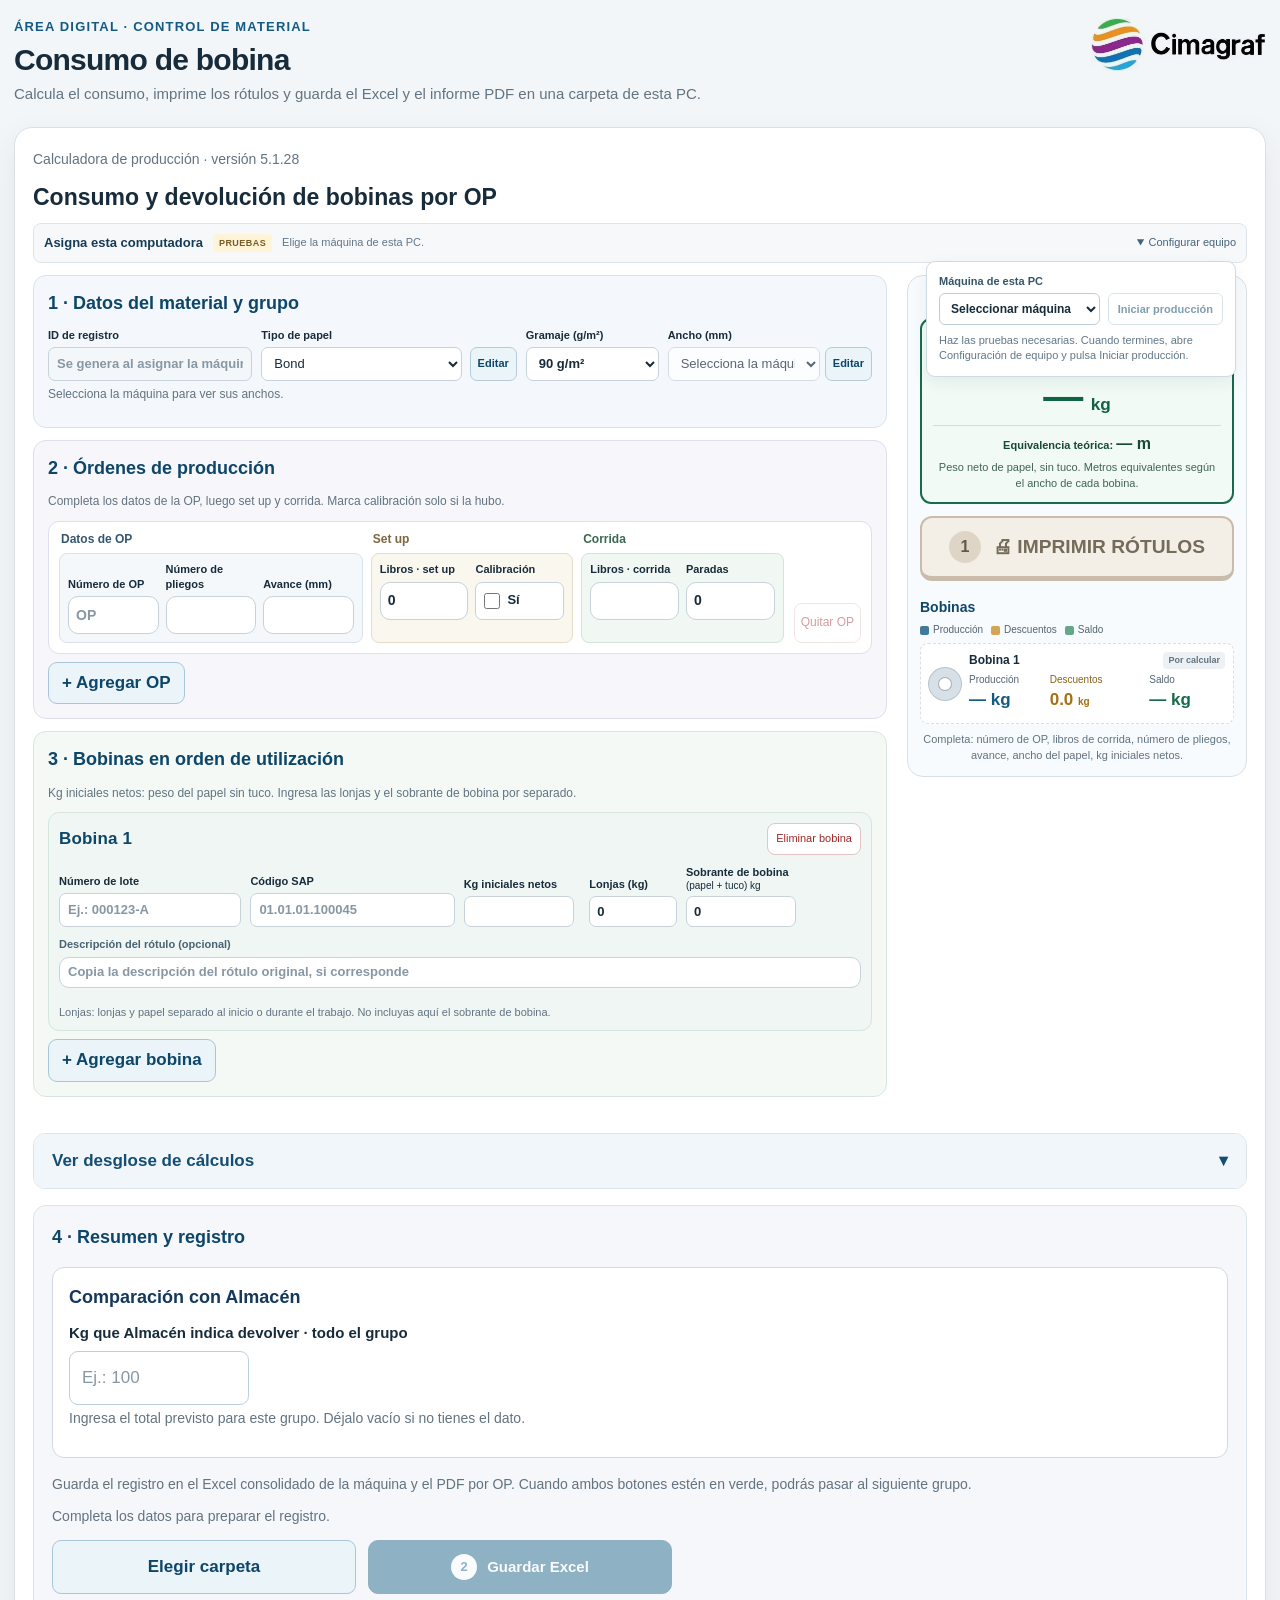
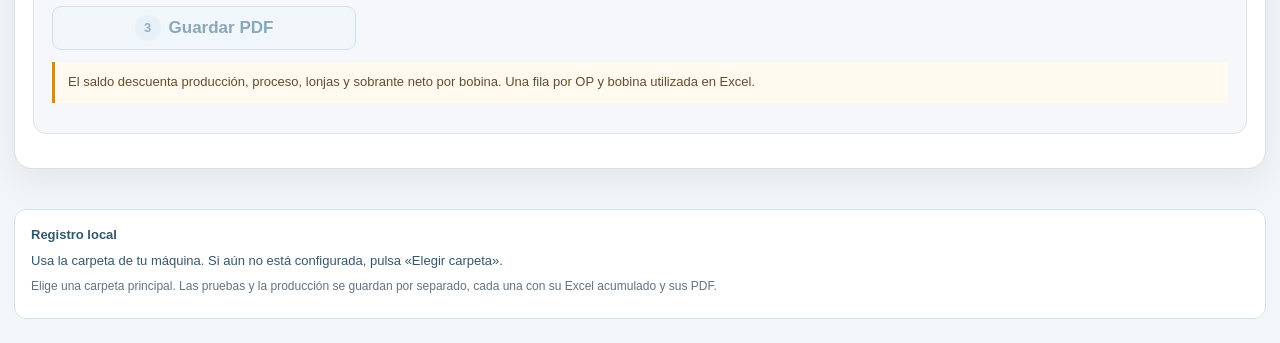
==== commit bc5585e2: "Comparar devolución del grupo con Almacén en kg y porcentaje (5.1.28)" ====
--- a/index.html
+++ b/index.html
@@ -18,7 +18,7 @@
 <link rel="stylesheet" href="unico-v27.css?v=e9da0329">
 <link rel="stylesheet" href="minimal-v28.css?v=72af7f10">
 <link rel="stylesheet" href="compact-v40.css?v=5.1.24">
-<link rel="stylesheet" href="report-summary.css?v=5.1.27">
+<link rel="stylesheet" href="report-summary.css?v=5.1.28">
 <link rel="stylesheet" href="production.css?v=4.16.1">
 <link rel="stylesheet" href="labels.css?v=5.1.13">
 <link rel="stylesheet" href="intro.css?v=4.14.1">
@@ -210,7 +210,7 @@
     </div></header>
 
     <section class="multi-workspace" id="multi-root" aria-label="Cálculo avanzado de OP y bobinas">
-      <p class="multi-muted" id="motor-version">Calculadora de producción · versión 5.1.27</p>
+      <p class="multi-muted" id="motor-version">Calculadora de producción · versión 5.1.28</p>
       <h2>Consumo y devolución de bobinas por OP</h2>
       <section class="machine-toolbar" aria-label="Máquina y numeración">
         <strong id="machine-name">Asigna esta computadora</strong><span id="machine-mode" class="machine-mode">PRUEBAS</span>
@@ -272,6 +272,13 @@
         </details>
         <div class="multi-block" aria-labelledby="multi-consolidated-title">
           <h3 id="multi-consolidated-title">4 · Resumen y registro</h3>
+          <section class="warehouse-entry" aria-labelledby="warehouse-title">
+            <h4 id="warehouse-title">Comparación con Almacén</h4>
+            <label for="warehouse-expected">Kg que Almacén indica devolver · todo el grupo</label>
+            <input id="warehouse-expected" type="number" min="0" step="any" placeholder="Ej.: 100" aria-describedby="warehouse-help">
+            <p id="warehouse-help" class="multi-muted">Ingresa el total previsto para este grupo. Déjalo vacío si no tienes el dato.</p>
+            <div id="warehouse-comparison" aria-live="polite"></div>
+          </section>
           <p class="multi-muted" id="multi-action-guide">Guarda el registro en el Excel consolidado de la máquina y el PDF por OP. Cuando ambos botones estén en verde, podrás pasar al siguiente grupo.</p>
           <p class="multi-muted" id="multi-summary-status" role="status" aria-live="polite">Completa los datos. El consumo se calculará automáticamente.</p>
           <div class="multi-footer-actions" role="group" aria-label="Resumen y envío del grupo" aria-describedby="multi-action-guide">
@@ -315,7 +322,7 @@
 
   <section id="print-summary" class="print-summary cimagraf-report" aria-label="Rótulos para imprimir"></section>
   <script src="materials.js?v=5.1.12"></script>
-  <script src="record-data.js?v=5.1.12"></script>
+  <script src="record-data.js?v=5.1.28"></script>
   <!-- Motor incluido en HTML para evitar que el navegador ejecute una versión antigua del JS. -->
 <script>
 (() => {
@@ -332,6 +339,7 @@
 function escapeHtml(v){return String(v??'').replace(/[&"'<>]/g,c=>({'&':'&amp;','"':'&quot;',"'":'&#39;','<':'&lt;','>':'&gt;'}[c]));}
 function markDirty(){
  result=null;
+ $('warehouse-comparison').replaceChildren();
  renderDeliveryBalance();
  refreshCoreTareNotes();renderRollUsage(null);$('multi-policy-warning').hidden=true;
  $('multi-delivery-status').textContent='Completa los datos de producción para calcular.';
@@ -799,7 +807,8 @@
   const r=validate(identity.machineKey);
   const group=$('multi-group').value.trim();
   const type=ops.length>1?(rolls.length>1?'Varias OP / varias bobinas':'Varias OP / una bobina'):(rolls.length>1?'Una OP / varias bobinas':'Una OP / una bobina');
-  result={...r,...identity,group,type};$('multi-error').hidden=true;$('multi-success').hidden=false;$('multi-breakdown-hint').hidden=true;
+  result={...r,...identity,group,type,warehouseExpectedKg:$('warehouse-expected').validity.valid&&$('warehouse-expected').value!==''?Number($('warehouse-expected').value):null};
+  $('warehouse-comparison').innerHTML=$('warehouse-expected').validity.valid?window.CimagrafRecord.comparisonHTML(result):'<p class="multi-alert">Ingresa un peso de Almacén igual o mayor que cero.</p>';$('multi-error').hidden=true;$('multi-success').hidden=false;$('multi-breakdown-hint').hidden=true;
   $('multi-success').textContent='Cálculo correcto. La asignación de bobinas es secuencial y no se ha duplicado ningún peso inicial.';
   $('multi-results').hidden=false;
   renderDeliveryBalance(r);
@@ -868,6 +877,7 @@
   +'<p class="print-note">Inicio − consumo − descuentos = saldo. Consumo corresponde a la corrida; descuentos incluyen proceso, lonjas y sobrante neto. La siguiente OP continúa con el saldo de esa bobina.</p>'
   +(archived?'<h2>Devolver por bobina · kg</h2><section class="print-bobbin-return">'+table(['Bobina','Estado','Saldo final'],finalRows)+'</section>':'<h2>Bobinas y devolución · kg</h2><section class="print-bobbin-lots">'+table(['Bobina','Número de lote','Estado','Saldo a devolver'],finalRows)+'</section>')
   +'<div class="print-total">TOTAL A ENTREGAR AL ALMACÉN <strong>'+nf(r.saldo)+' kg</strong></div>'
+  +(r.warehouseExpectedKg!==null&&r.warehouseExpectedKg!==undefined?window.CimagrafRecord.comparisonHTML(r):'')
   +'<p class="print-note">Pesos netos de papel, sin cartón. Lonjas y sobrante se descuentan una sola vez por bobina. Solo se suman los saldos finales para la devolución.</p>';
 }
 function missingRollLot(r){return r.loads.find(b=>!b.lot);}
@@ -908,7 +918,7 @@
  if(!result)return;
  $('multi-op-registration-table').innerHTML=table(['OP','Libros set up','Libros corrida','Número de pliegos','Calibración','Paradas','Consumo (kg)','Bobinas'],result.sourceOps.map((o,i)=>[o.id,o.setupBooks??0,o.books,o.copies,o.calibration?'Sí':'No',o.stops??0,nf(result.sums[i].kg),result.details.filter(d=>d.op===o.id).map(d=>d.bobina).join(', ')]));
  const missing=missingLabelData(result);
- const ready=!missing&&!!result.group&&!!window.CimagrafProduction?.ready()&&!window.CimagrafSaveUI?.blocked();
+ const ready=$('warehouse-expected').validity.valid&&!missing&&!!result.group&&!!window.CimagrafProduction?.ready()&&!window.CimagrafSaveUI?.blocked();
  $('multi-summary-status').textContent=missing?'Completa SAP y lote de '+missing.id+'.':!result.group?'Asigna la máquina de esta PC.':'Destino: '+result.machine+'.'+(result.runMode==='test'?' Se guardará en la carpeta de pruebas.':'');
  $('multi-register').disabled=!ready&&!window.CimagrafSaveUI?.canSaveReceiptExcel();
  $('multi-print').disabled=!!missing||!result.usedRolls.some(b=>b.left>EPS);
@@ -917,6 +927,7 @@
 }
 function resetMultiAfterConfirmation(){
  $('multi-calculation-details').open=false;
+ $('warehouse-expected').value='';$('warehouse-comparison').replaceChildren();
  ops=[{id:'',books:'',copies:'',advance:'',setupBooks:'0',calibration:false,stops:'0'}];
  rolls=[blankRoll()];
  renderWidthOptions('');closeWidthForm();updateCatalog({name:'Bond',gsm:90});
@@ -951,7 +962,7 @@
 redraw();mode(true);scheduleAuto();
 window.CimagrafArchive={
  refresh:()=>{syncWidthMachine(window.CimagrafProduction?.metadata().machineKey);markDirty();scheduleAuto();},
- preflight:()=>{show();return !!result&&!missingLabelData(result)&&!!result.group&&!!window.CimagrafProduction?.ready();},
+ preflight:()=>{if(!$('warehouse-expected').reportValidity())return false;show();return !!result&&!missingLabelData(result)&&!!result.group&&!!window.CimagrafProduction?.ready();},
  reportHTML:(r,created)=>{
   const summary=buildPrintSummary(r,new Date(created).toLocaleString('es-PE',{timeZone:'America/Lima'}),true);
   const labels=window.CimagrafRecord.labelHTML(r,created,document.querySelector('.brand-logo').getAttribute('src'));
@@ -965,7 +976,7 @@
   rolls=JSON.parse(JSON.stringify(s.rolls));
   const machineKey=restoredIdentity?.machineKey||window.CimagrafProduction?.metadata().machineKey;
   widthMachine=Object.hasOwn(MACHINE_WIDTHS,machineKey)?machineKey:'';
-  restoreWidthSelection();$('multi-group').value=s.group;updateCatalog({name:s.paper,gsm:s.gsm,restore:true});redraw();show();
+  $('warehouse-expected').value=s.result?.warehouseExpectedKg??'';restoreWidthSelection();$('multi-group').value=s.group;updateCatalog({name:s.paper,gsm:s.gsm,restore:true});redraw();show();
  },
  reset:resetMultiAfterConfirmation
 };
@@ -986,7 +997,7 @@
 <script>window.CimagrafLocalMode=true;</script>
 <script src="machine-registry.js?v=4.16.3"></script>
 <script src="production.js?v=5.1.25"></script>
-<script src="local-store.js?v=5.1.25"></script>
+<script src="local-store.js?v=5.1.28"></script>
 <script src="cloud-excel.js?v=5.1.25"></script>
 </body>
 </html>
--- a/report-summary.css
+++ b/report-summary.css
@@ -32,3 +32,19 @@
 /* El informe precede a los rótulos; cada bobina con saldo usa una hoja nueva. */
 .cimagraf-report .pdf-label-pages{break-before:page;page-break-before:always}
 .cimagraf-report .pdf-label-pages .bobbin-label{break-inside:avoid;page-break-inside:avoid}
+
+.warehouse-entry{margin:16px 0;padding:16px;border:1px solid #cfdae4;border-radius:12px;background:#fff}
+.warehouse-entry h4{margin:0 0 12px;color:#15385b;font-size:18px}
+.warehouse-entry label{display:block;font-weight:700;margin-bottom:8px}
+.warehouse-entry input{width:180px;max-width:100%;padding:10px 12px;border:1px solid #bccfdd;border-radius:9px;font:inherit}
+.warehouse-comparison{margin-top:12px;padding:14px;border:1px solid #aacabb;border-radius:10px;background:#edf8f1;color:#176641;break-inside:avoid;page-break-inside:avoid}
+.warehouse-comparison.overuse{background:#fff0f0;border-color:#e6b1b1;color:#a1252d}
+.warehouse-comparison.equal{background:#f2f5f8;border-color:#cdd8e1;color:#355367}
+.warehouse-comparison h3{font-size:16px;margin:0 0 8px}
+.warehouse-comparison p{font-size:14px;margin:6px 0}
+.warehouse-comparison .comparison-value{display:block;font-size:23px;margin:10px 0}
+.warehouse-comparison .comparison-note{font-size:12px}
+.cimagraf-report .warehouse-comparison{padding:7px 10px;margin-top:10px}
+.cimagraf-report .warehouse-comparison h3{font-size:10pt}
+.cimagraf-report .warehouse-comparison p{font-size:8pt}
+.cimagraf-report .warehouse-comparison .comparison-value{font-size:13pt;margin:6px 0}
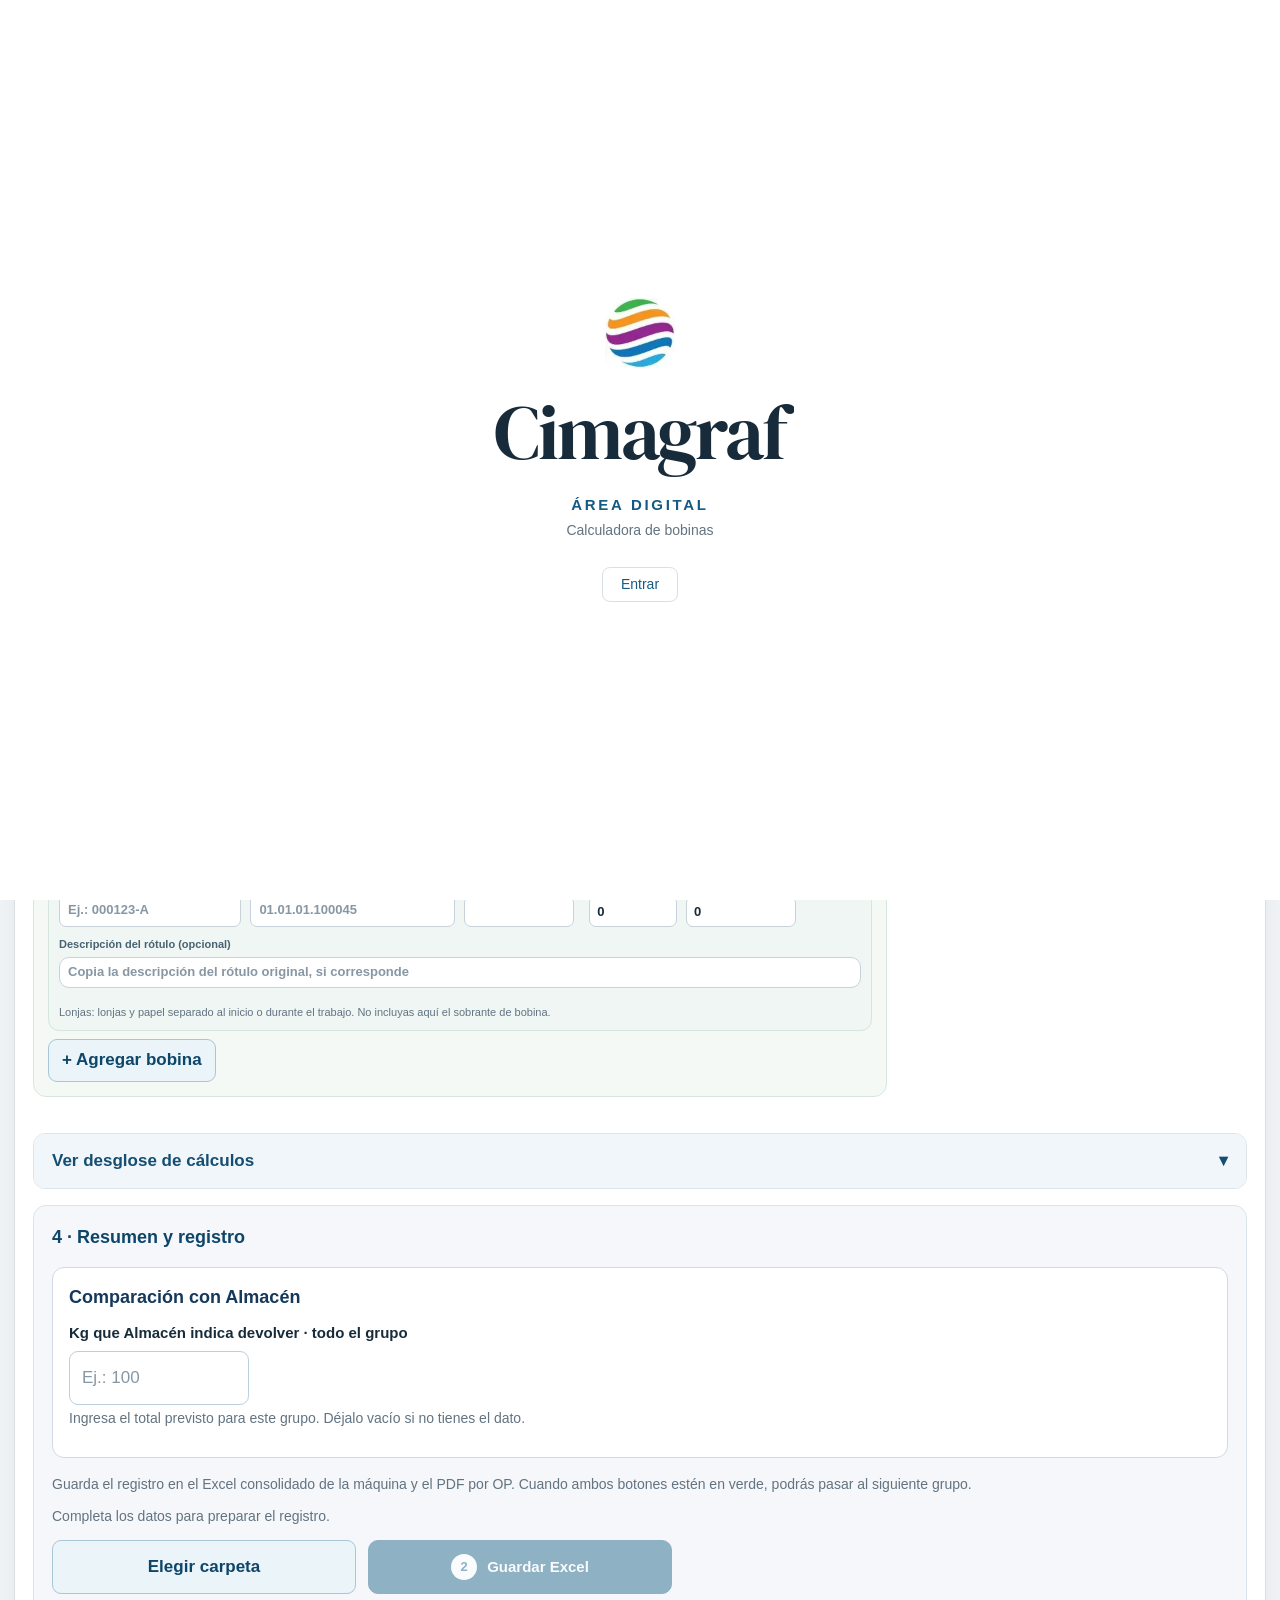
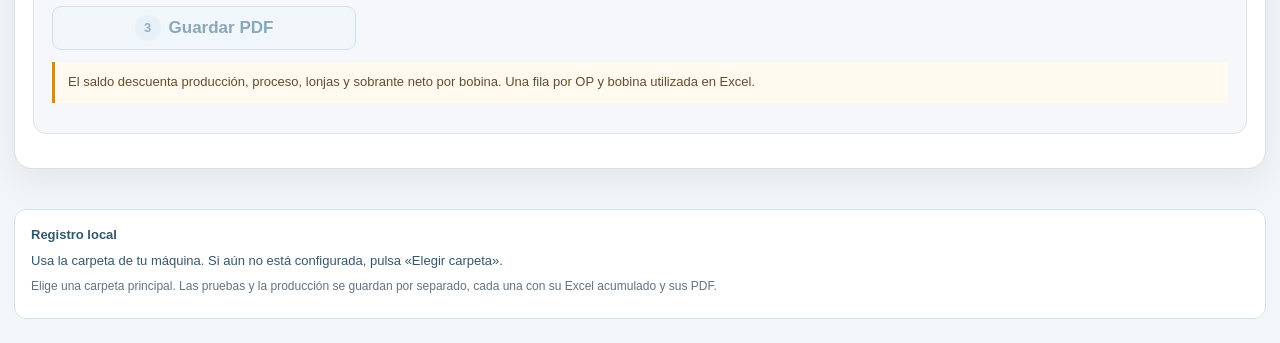
==== commit 3f57bf3f: "Evitar cambios con rueda y retirar motivos y áreas de lonjas (5.1.29)" ====
--- a/index.html
+++ b/index.html
@@ -210,7 +210,7 @@
     </div></header>
 
     <section class="multi-workspace" id="multi-root" aria-label="Cálculo avanzado de OP y bobinas">
-      <p class="multi-muted" id="motor-version">Calculadora de producción · versión 5.1.28</p>
+      <p class="multi-muted" id="motor-version">Calculadora de producción · versión 5.1.29</p>
       <h2>Consumo y devolución de bobinas por OP</h2>
       <section class="machine-toolbar" aria-label="Máquina y numeración">
         <strong id="machine-name">Asigna esta computadora</strong><span id="machine-mode" class="machine-mode">PRUEBAS</span>
@@ -356,80 +356,6 @@
  $('multi-breakdown-hint').hidden=false;
  $('multi-summary-status').textContent='Completa los datos para preparar el registro.';
 }
-const PROBLEM_CATALOG_KEY='cimagraf-problematicas-papel-v1';
-const initialProblem='Material dañado';
-const cleanProblem=value=>String(value??'').trim().replace(/\s+/g,' ').slice(0,80);
-function loadProblemCatalog(){
- try{
-  const saved=JSON.parse(localStorage.getItem(PROBLEM_CATALOG_KEY));
-  if(!Array.isArray(saved))return [];
-  const options=[];
-  for(const entry of saved){if(typeof entry!=='string')continue;const name=cleanProblem(entry);if(name&&!options.some(x=>x.toLocaleLowerCase()===name.toLocaleLowerCase()))options.push(name);}
-  return options;
- }catch(_){return [];}
-}
-let problemCatalog=loadProblemCatalog();
-function assignProblem(roll,name){
- const value=cleanProblem(name);if(!value)return;
- if(!Array.isArray(roll.problems))roll.problems=[];
- if(!roll.problems.some(x=>x.toLocaleLowerCase()===value.toLocaleLowerCase()))roll.problems.push(value);
- roll.problemsOpen=true;
-}
-const AREA_CATALOG_KEY='cimagraf-areas-papel-v1';
-const defaultAreas=['Almacén','Planta digital'];
-function loadAreaCatalog(){
- const areas=[...defaultAreas];
- try{const saved=JSON.parse(localStorage.getItem(AREA_CATALOG_KEY));if(Array.isArray(saved))for(const entry of saved){if(typeof entry!=='string')continue;const name=cleanProblem(entry);if(name&&!areas.some(x=>x.toLocaleLowerCase()===name.toLocaleLowerCase()))areas.push(name);}}catch(_){}
- return areas;
-}
-let areaCatalog=loadAreaCatalog();
-function assignArea(roll,name){
- const value=cleanProblem(name);if(!value)return;
- if(!Array.isArray(roll.areas))roll.areas=[];
- if(!roll.areas.some(x=>x.toLocaleLowerCase()===value.toLocaleLowerCase()))roll.areas.push(value);
- roll.problemsOpen=true;
-}
-function selectedWithdrawalField(roll,index,kind){
- const isArea=kind==='area',values=isArea?roll.areas:roll.problems;
- return '<div class="problem-tags '+(isArea?'area-tags':'reason-tags')+'">'+values.map((name,i)=>'<span>'+escapeHtml(name)+'<button type="button" data-'+kind+'-roll="'+index+'" data-'+kind+'-remove="'+i+'" aria-label="Cambiar '+(isArea?'área':'motivo')+' '+escapeHtml(name)+' de '+escapeHtml(roll.id)+'">Cambiar</button></span>').join('')+'</div>';
-}
-function areaControls(roll,index){
- const selected=roll.areas||[];
- if(selected.length)return '<section class="withdrawal-areas withdrawal-selected"><strong>Área involucrada</strong>'+selectedWithdrawalField(roll,index,'area')+'<p class="area-message problem-message" role="status"></p></section>';
- return '<section class="withdrawal-areas" aria-label="Áreas involucradas de '+escapeHtml(roll.id)+'"><div class="problem-choose"><label>Área involucrada<select data-area-select="'+index+'"><option value="">Seleccionar área…</option>'+areaCatalog.map(name=>'<option value="'+escapeHtml(name)+'">'+escapeHtml(name)+'</option>').join('')+'</select></label><button type="button" class="problem-new-button" data-area-start="'+index+'"'+(roll.areaAdding?' hidden':'')+'>+ Agregar área</button></div>'
-  +'<div class="area-form problem-form"'+(roll.areaAdding?'':' hidden')+'><label>Nombre del área<input data-area-new="'+index+'" maxlength="80" placeholder="Ej.: Mantenimiento"></label><div class="problem-form-actions"><button type="button" class="problem-save-button" data-area-add="'+index+'">Guardar área</button><button type="button" class="problem-cancel-button" data-area-cancel="'+index+'">Cancelar</button></div></div><p class="area-message problem-message" role="status"></p></section>';
-}
-function updateWithdrawalMetadata(){markDirty();redraw();scheduleAuto();}
-function reasonControls(roll,index,machine=''){
- const fixedDefault=machine==='kirin-1c';
- const current=fixedDefault?(roll.problems?.[0]||initialProblem):'';
- const choices=fixedDefault?[initialProblem,...problemCatalog.filter(name=>name.toLocaleLowerCase()!==initialProblem.toLocaleLowerCase())]:problemCatalog;
- if(current&&!choices.includes(current)&&current.toLocaleLowerCase()!==initialProblem.toLocaleLowerCase())choices.push(current);
- const selected=roll.problems||[],adding=Boolean(roll.problemAdding);
- if(!fixedDefault&&selected.length)return '<section class="withdrawal-reason withdrawal-selected"><strong>Motivo de las lonjas</strong>'+selectedWithdrawalField(roll,index,'problem')+'<p class="reason-message problem-message" role="status"></p></section>';
- return '<section class="withdrawal-reason"><div class="problem-choose">'+(choices.length?'<label>Motivo de las lonjas<select data-problem-select="'+index+'">'+(fixedDefault?'':'<option value="">Elige un motivo…</option>')+choices.map(name=>'<option value="'+escapeHtml(name)+'"'+(current&&name.toLocaleLowerCase()===current.toLocaleLowerCase()?' selected':'')+'>'+escapeHtml(name)+'</option>').join('')+'</select></label>':'<p class="problem-empty">Agrega el primer motivo con tus palabras.</p>')
-  +'<button type="button" class="problem-new-button" data-problem-start="'+index+'"'+(adding?' hidden':'')+'>+ Agregar motivo</button></div>'
-  +'<div class="reason-form problem-form"'+(adding?'':' hidden')+'><label>¿Qué pasó?<input data-problem-new="'+index+'" maxlength="80" placeholder="Escribe el motivo con tus palabras"></label><div class="problem-form-actions"><button type="button" class="problem-save-button" data-problem-add="'+index+'">Guardar motivo</button><button type="button" class="problem-cancel-button" data-problem-cancel="'+index+'">Cancelar</button></div></div><p class="reason-message problem-message" role="status"></p></section>';
-}
-function withdrawalCatalogControls(index){
- const entries=[...problemCatalog.map(name=>['problem',name]),...areaCatalog.filter(name=>!defaultAreas.includes(name)).map(name=>['area',name])];
- if(!entries.length)return '';
- return '<details class="catalog-manager withdrawal-catalog"><summary>Administrar motivos y áreas agregados</summary><ul class="catalog-list">'+entries.map(([kind,name])=>'<li><span>'+escapeHtml(name)+(kind==='area'?' · Área':' · Motivo')+'</span><button type="button" class="catalog-remove" data-withdrawal-catalog="'+kind+'" data-catalog-roll="'+index+'" data-catalog-name="'+escapeHtml(name)+'" aria-label="Eliminar '+escapeHtml(name)+' del catálogo">Eliminar</button></li>').join('')+'</ul></details>';
-}
-function problemControls(roll,index,machine=''){
- const selected=roll.problems?.length?roll.problems:machine==='kirin-1c'?[initialProblem]:[],areas=roll.areas||[];
- const status=selected.length&&areas.length?'Datos completos':'Completar datos';
- return '<div class="roll-problems-wrap"'+(Number(roll.scrap)>0?'':' hidden')+'><details class="roll-problems" data-problems-roll="'+index+'"'+(roll.problemsOpen?' open':'')+'><summary><span class="problem-question">Motivo y área de las lonjas</span><span class="problem-summary-action">'+status+' ▾</span></summary><div class="problem-content"><p class="problem-note">Estos motivos corresponden solo a las lonjas, no al sobrante de bobina.</p><div class="withdrawal-fields">'+reasonControls(roll,index,machine)+areaControls(roll,index)+'</div>'+withdrawalCatalogControls(index)+'</div></details></div>';
-}
-
-function syncWithdrawalControls(index){
- const roll=rolls[index],hasWithdrawal=Number(roll.scrap)>0;
- roll.problemsOpen=hasWithdrawal;
- const panel=root.querySelector('[data-problems-roll="'+index+'"]');if(!panel)return;
- panel.closest('.roll-problems-wrap').hidden=!hasWithdrawal;
- panel.open=hasWithdrawal;
-}
-
 function coreTareControls(roll,index){
  return '<div class="core-tare-note" data-core-note="'+index+'"></div>';
 }
@@ -458,7 +384,7 @@
   +field('Libros · corrida',o.books,'type="number" min="1" step="1" data-op="'+i+'" data-field="books"')
   +field('Paradas',o.stops??'0','type="number" min="0" step="1" data-op="'+i+'" data-field="stops"')
   +'</div></fieldset></div></div></div>').join('');
- $('multi-roll-list').innerHTML=rolls.map((o,i)=>'<div class="multi-row" role="group" aria-labelledby="roll-title-'+i+'"><div class="multi-row-head"><strong id="roll-title-'+i+'">'+escapeHtml(o.id)+'</strong><button class="multi-remove" data-kind="roll" data-remove="'+i+'" type="button">Eliminar bobina</button></div><div class="multi-row-fields">'+field('Número de lote',o.lot,'data-roll="'+i+'" data-field="lot" maxlength="60" autocomplete="off" placeholder="Ej.: 000123-A" required')+field('Código SAP',o.sap,'data-roll="'+i+'" data-field="sap" inputmode="numeric" autocomplete="off" placeholder="01.01.01.100045" title="Escribe los 12 números; los puntos se agregan automáticamente." required')+field('Kg iniciales netos',o.kg,'type="number" min="0" step="any" data-roll="'+i+'" data-field="kg"')+field('Lonjas (kg)',o.scrap??'0','type="number" min="0" step="any" data-roll="'+i+'" data-field="scrap" placeholder="0" title="Peso de las lonjas y del papel separado al inicio o durante el trabajo, sin contar el sobrante junto al tuco."')+field('Sobrante de bobina <span class="label-unit">(papel + tuco) kg</span>',o.coreGross??'0','type="number" min="0" step="any" data-roll="'+i+'" data-field="coreGross" placeholder="0" title="Peso del papel que queda junto al tuco, incluyendo el tubo de cartón."')+'</div><div class="roll-label-description">'+field('Descripción del rótulo (opcional)',o.description,'data-roll="'+i+'" data-field="description" maxlength="120" placeholder="Copia la descripción del rótulo original, si corresponde"')+'</div><p class="removal-help">Lonjas: lonjas y papel separado al inicio o durante el trabajo. No incluyas aquí el sobrante de bobina.</p>'+problemControls(o,i,widthMachine)+coreTareControls(o,i)+'</div>').join('');
+ $('multi-roll-list').innerHTML=rolls.map((o,i)=>'<div class="multi-row" role="group" aria-labelledby="roll-title-'+i+'"><div class="multi-row-head"><strong id="roll-title-'+i+'">'+escapeHtml(o.id)+'</strong><button class="multi-remove" data-kind="roll" data-remove="'+i+'" type="button">Eliminar bobina</button></div><div class="multi-row-fields">'+field('Número de lote',o.lot,'data-roll="'+i+'" data-field="lot" maxlength="60" autocomplete="off" placeholder="Ej.: 000123-A" required')+field('Código SAP',o.sap,'data-roll="'+i+'" data-field="sap" inputmode="numeric" autocomplete="off" placeholder="01.01.01.100045" title="Escribe los 12 números; los puntos se agregan automáticamente." required')+field('Kg iniciales netos',o.kg,'type="number" min="0" step="any" data-roll="'+i+'" data-field="kg"')+field('Lonjas (kg)',o.scrap??'0','type="number" min="0" step="any" data-roll="'+i+'" data-field="scrap" placeholder="0" title="Peso de las lonjas y del papel separado al inicio o durante el trabajo, sin contar el sobrante junto al tuco."')+field('Sobrante de bobina <span class="label-unit">(papel + tuco) kg</span>',o.coreGross??'0','type="number" min="0" step="any" data-roll="'+i+'" data-field="coreGross" placeholder="0" title="Peso del papel que queda junto al tuco, incluyendo el tubo de cartón."')+'</div><div class="roll-label-description">'+field('Descripción del rótulo (opcional)',o.description,'data-roll="'+i+'" data-field="description" maxlength="120" placeholder="Copia la descripción del rótulo original, si corresponde"')+'</div><p class="removal-help">Lonjas: lonjas y papel separado al inicio o durante el trabajo. No incluyas aquí el sobrante de bobina.</p>'+coreTareControls(o,i)+'</div>').join('');
  refreshCoreTareNotes();renderRollUsage(result);
 }
 function formatSapInput(input){
@@ -475,14 +401,17 @@
  }
  input.setSelectionRange(offset,offset);
 }
+document.addEventListener('wheel',event=>{
+ const input=event.target.closest?.('input[type="number"]');
+ if(input&&document.activeElement===input)event.preventDefault();
+},{passive:false,capture:true});
 root.addEventListener('input',e=>{
- if(e.target.closest('.roll-problems')||e.target.closest('#width-form')||e.target.id==='multi-width')return;
+ if(e.target.closest('#width-form')||e.target.id==='multi-width')return;
  const t=e.target, type=t.dataset.op!==undefined?'op':t.dataset.roll!==undefined?'roll':null;
  if(type){
   if(type==='roll'&&t.dataset.field==='sap')formatSapInput(t);
   const idx=Number(t.dataset[type]);(type==='op'?ops:rolls)[idx][t.dataset.field]=t.type==='checkbox'?t.checked:t.value;
   if(type==='op'&&['setupBooks','stops'].includes(t.dataset.field))ops[idx][t.dataset.field]=t.validity.badInput?NaN:t.value;
-  if(type==='roll'&&t.dataset.field==='scrap')syncWithdrawalControls(idx);
  }
  markDirty();scheduleAuto();
 });
@@ -493,74 +422,10 @@
 });
 root.addEventListener('change',e=>{
  if(e.target.closest('#width-form')||e.target.id==='multi-width')return;
- const panel=e.target.closest('.roll-problems');
- if(panel){
-  if(e.target.dataset.problemSelect!==undefined&&e.target.value){const roll=rolls[Number(e.target.dataset.problemSelect)];if(widthMachine==='kirin-1c')roll.problems=[];assignProblem(roll,e.target.value);updateWithdrawalMetadata();}
-  if(e.target.dataset.areaSelect!==undefined&&e.target.value){assignArea(rolls[Number(e.target.dataset.areaSelect)],e.target.value);updateWithdrawalMetadata();}
-  return;
- }
  markDirty();scheduleAuto();
-});
-root.addEventListener('toggle',e=>{if(e.target.matches('.roll-problems')){const roll=rolls[Number(e.target.dataset.problemsRoll)];if(roll)roll.problemsOpen=e.target.open;}},true);
-root.addEventListener('keydown',e=>{
- if(e.key==='Enter'&&e.target.dataset.areaNew!==undefined){e.preventDefault();e.target.closest('.roll-problems').querySelector('[data-area-add]').click();}
- if(e.key==='Enter'&&e.target.dataset.problemNew!==undefined){e.preventDefault();e.target.closest('.roll-problems').querySelector('[data-problem-add]').click();}
 });
 root.addEventListener('click',e=>{
  const b=e.target.closest('button');if(!b)return;
- if(b.dataset.areaStart!==undefined){const panel=b.closest('.roll-problems');rolls[Number(b.dataset.areaStart)].areaAdding=true;panel.querySelector('.area-form').hidden=false;b.hidden=true;panel.querySelector('[data-area-new]').focus();return;}
- if(b.dataset.areaCancel!==undefined){const panel=b.closest('.roll-problems');rolls[Number(b.dataset.areaCancel)].areaAdding=false;panel.querySelector('.area-form').hidden=true;panel.querySelector('[data-area-new]').value='';panel.querySelector('.area-message').textContent='';const start=panel.querySelector('[data-area-start]');start.hidden=false;start.focus();return;}
- if(b.dataset.areaAdd!==undefined){
-  const index=Number(b.dataset.areaAdd),panel=b.closest('.roll-problems'),input=panel.querySelector('[data-area-new]'),name=cleanProblem(input.value);
-  if(!name){panel.querySelector('.area-message').textContent='Escribe el nombre del área.';input.focus();return;}
-  const existing=areaCatalog.find(x=>x.toLocaleLowerCase()===name.toLocaleLowerCase());if(!existing)areaCatalog.push(name);
-  let saved=true;try{localStorage.setItem(AREA_CATALOG_KEY,JSON.stringify(areaCatalog));}catch(_){saved=false;}
-  assignArea(rolls[index],existing||name);rolls[index].areaAdding=false;updateWithdrawalMetadata();
-  const updated=root.querySelector('[data-problems-roll="'+index+'"]');updated.querySelector('.area-message').textContent=saved?'Área guardada. Puedes usarla en otras bobinas.':'Área añadida para esta sesión.';updated.querySelector('[data-area-remove]').focus();return;
- }
- if(b.dataset.areaRemove!==undefined){const roll=rolls[Number(b.dataset.areaRoll)];roll.areas.splice(Number(b.dataset.areaRemove),1);updateWithdrawalMetadata();return;}
- if(b.dataset.problemStart!==undefined){
-  const panel=b.closest('.roll-problems');rolls[Number(b.dataset.problemStart)].problemAdding=true;
-  panel.querySelector('.reason-form').hidden=false;b.hidden=true;panel.querySelector('[data-problem-new]').focus();return;
- }
- if(b.dataset.problemCancel!==undefined){
-  const panel=b.closest('.roll-problems');rolls[Number(b.dataset.problemCancel)].problemAdding=false;
-  panel.querySelector('.reason-form').hidden=true;panel.querySelector('[data-problem-new]').value='';
-  panel.querySelector('.reason-message').textContent='';const start=panel.querySelector('[data-problem-start]');start.hidden=false;start.focus();return;
- }
- if(b.dataset.problemAdd!==undefined){
-  const index=Number(b.dataset.problemAdd),panel=b.closest('.roll-problems');
-  const input=panel.querySelector('[data-problem-new]'),name=cleanProblem(input.value);
-  if(!name){panel.querySelector('.reason-message').textContent='Escribe brevemente qué pasó.';input.focus();return;}
-  const existing=problemCatalog.find(x=>x.toLocaleLowerCase()===name.toLocaleLowerCase());
-  if(!existing)problemCatalog.push(name);
-  let saved=true;try{localStorage.setItem(PROBLEM_CATALOG_KEY,JSON.stringify(problemCatalog));}catch(_){saved=false;}
-  if(widthMachine==='kirin-1c')rolls[index].problems=[];
-  assignProblem(rolls[index],existing||name);rolls[index].problemAdding=false;updateWithdrawalMetadata();
-  const updated=root.querySelector('[data-problems-roll="'+index+'"]');
-  updated.querySelector('.reason-message').textContent=saved?'Motivo guardado. Ya puedes usarlo en otras bobinas.':'Motivo añadido. Estará disponible durante esta sesión.';
-  updated.querySelector('[data-problem-select], [data-problem-remove]')?.focus();return;
- }
- if(b.dataset.problemRemove!==undefined){
-  const roll=rolls[Number(b.dataset.problemRoll)];roll.problems.splice(Number(b.dataset.problemRemove),1);updateWithdrawalMetadata();return;
- }
- if(b.dataset.withdrawalCatalog){
-  const index=Number(b.dataset.catalogRoll),name=b.dataset.catalogName,isArea=b.dataset.withdrawalCatalog==='area';
-  if(isArea){
-   if(defaultAreas.includes(name))return;
-   areaCatalog=areaCatalog.filter(entry=>entry!==name);
-  }else problemCatalog=problemCatalog.filter(entry=>entry!==name);
-  let saved=true;try{localStorage.setItem(isArea?AREA_CATALOG_KEY:PROBLEM_CATALOG_KEY,JSON.stringify(isArea?areaCatalog:problemCatalog));}catch(_){saved=false;}
-  rolls[index].problemsOpen=true;
-  redraw();
-  const panel=root.querySelector('[data-problems-roll="'+index+'"]');
-  const message=panel.querySelector(isArea?'.area-message':'.reason-message');
-  message.textContent=saved?'Opción eliminada del catálogo. Las selecciones actuales se conservan.':'Opción eliminada en esta sesión.';
-  const catalog=panel.querySelector('.withdrawal-catalog');
-  if(catalog)catalog.open=true;
-  (catalog?.querySelector('summary')||panel.querySelector('summary')).focus();
-  return;
- }
  const remove=b.dataset.remove;
  if(remove!==undefined){
   const index=Number(remove),isRoll=b.dataset.kind==='roll',data=isRoll?rolls:ops;
@@ -718,7 +583,7 @@
  }
  const loads=rolls.map(r=>{
   const width=numeric(r.width),initial=numeric(r.kg),removal=bobbinRemoval(r),scrap=removal.total;
-  return {id:r.id,lot:String(r.lot??'').trim(),sap:String(r.sap??'').trim(),description:String(r.description??'').trim(),width,rate:width*gsm/1000000,initial,scrap,retired:removal.retired,problems:removal.retired>0?[...(r.problems?.length?r.problems:machineKey==='kirin-1c'?['Material dañado']:[])]:[],areas:removal.retired>0?[...(r.areas||[])]:[],coreGross:removal.gross,coreTare:removal.tare,corePaper:removal.corePaper,left:initial-scrap,used:0,usedMeters:0,productiveKg:0,processKg:0};
+  return {id:r.id,lot:String(r.lot??'').trim(),sap:String(r.sap??'').trim(),description:String(r.description??'').trim(),width,rate:width*gsm/1000000,initial,scrap,retired:removal.retired,problems:removal.retired>0?[...(r.problems||[])]:[],areas:removal.retired>0?[...(r.areas||[])]:[],coreGross:removal.gross,coreTare:removal.tare,corePaper:removal.corePaper,left:initial-scrap,used:0,usedMeters:0,productiveKg:0,processKg:0};
  });
  const details=[],sums=[],tol=1e-9;
  // Una unidad por OP; las unidades de bobinas que exceden las OP se asignan a la última OP.
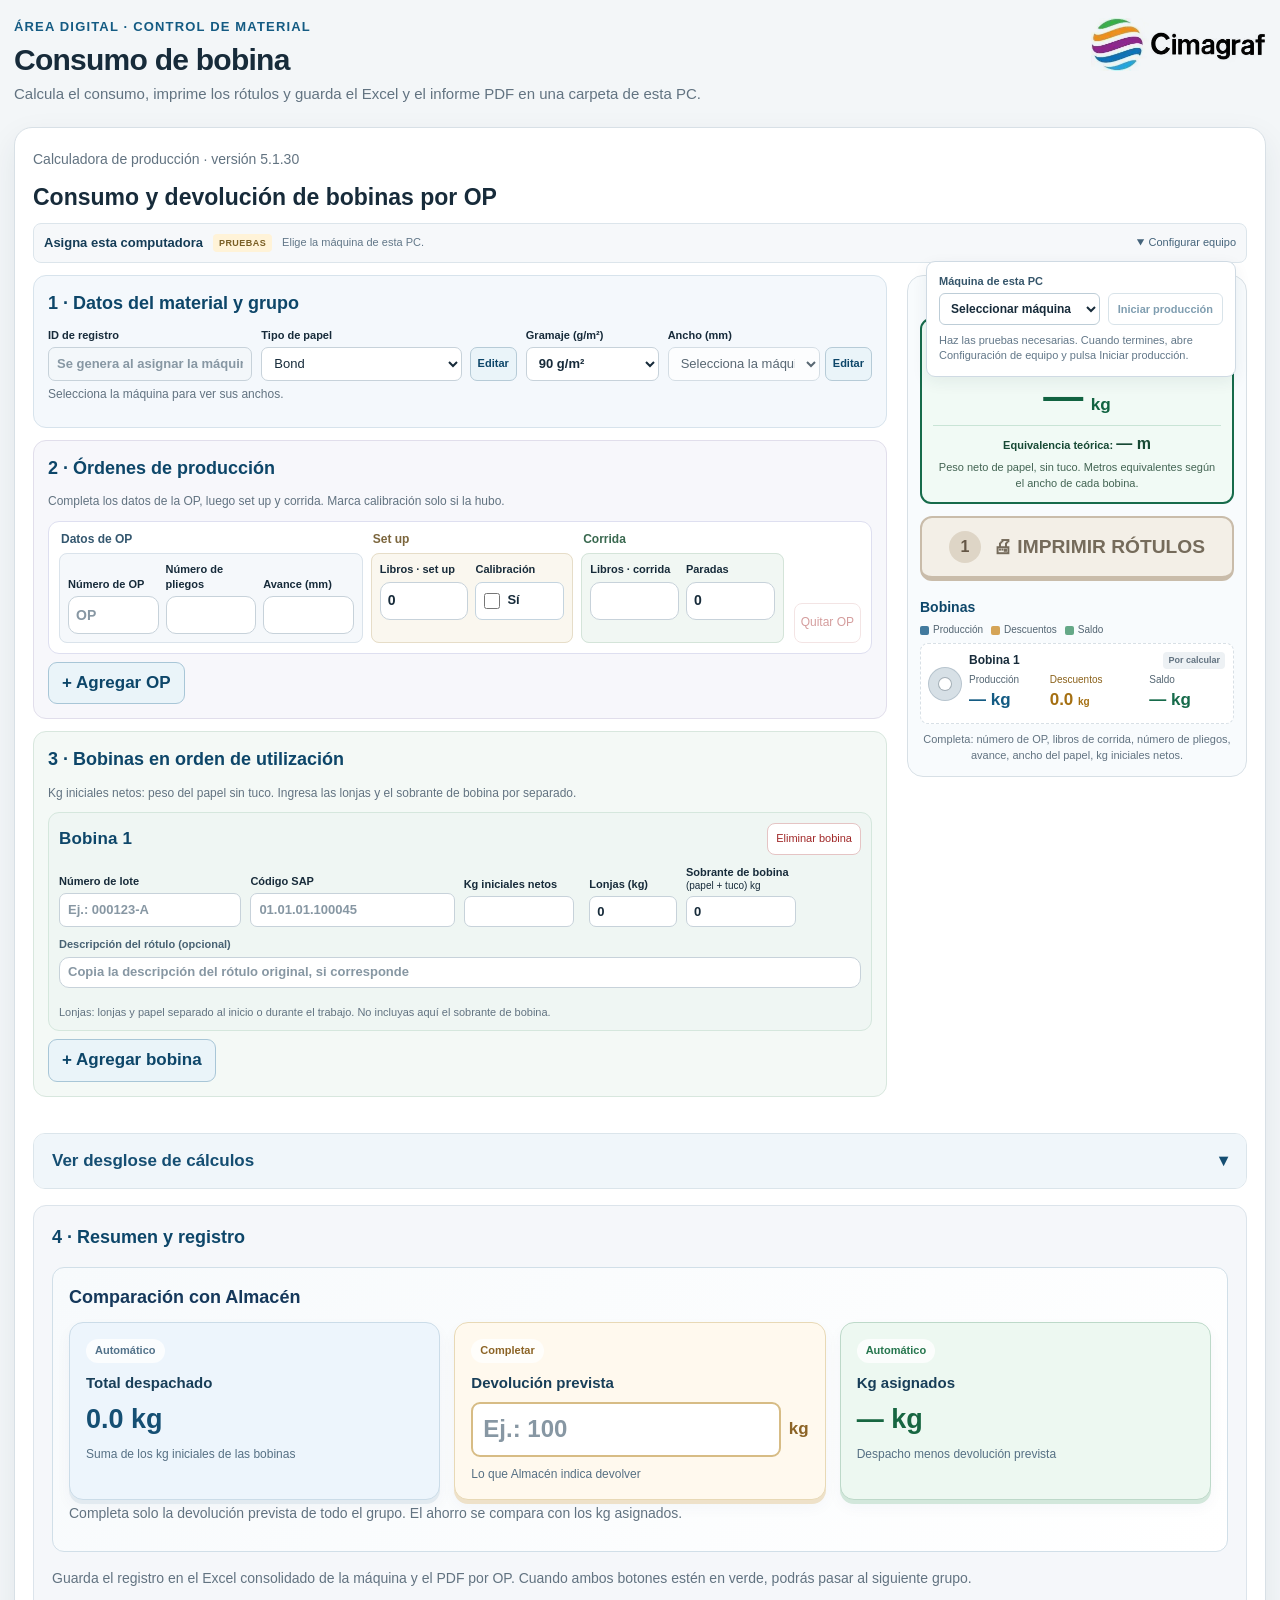
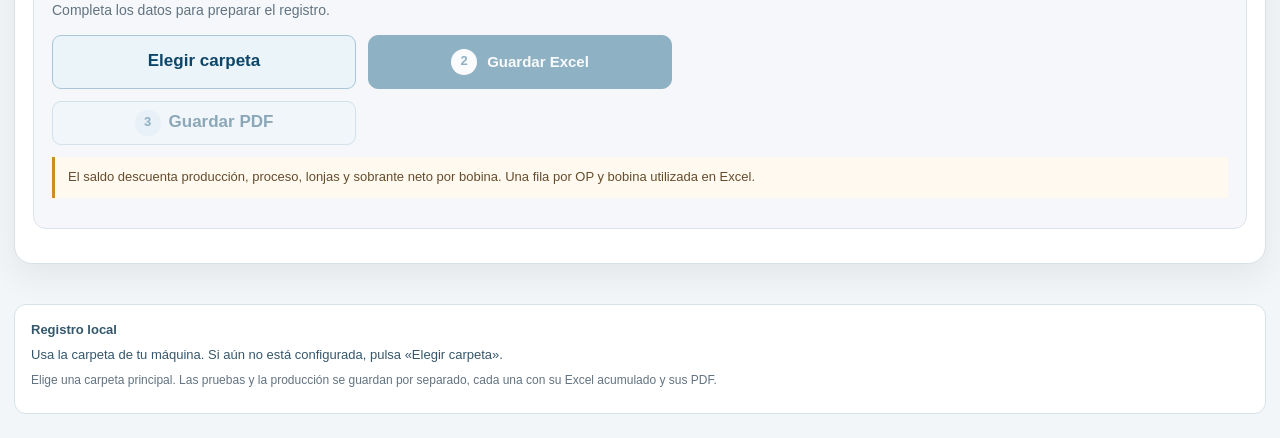
==== commit f9dd4156: "Calcular ahorro sobre kg asignados y mostrar despacho dinámico (5.1.30)" ====
--- a/index.html
+++ b/index.html
@@ -18,7 +18,7 @@
 <link rel="stylesheet" href="unico-v27.css?v=e9da0329">
 <link rel="stylesheet" href="minimal-v28.css?v=72af7f10">
 <link rel="stylesheet" href="compact-v40.css?v=5.1.24">
-<link rel="stylesheet" href="report-summary.css?v=5.1.28">
+<link rel="stylesheet" href="report-summary.css?v=5.1.30">
 <link rel="stylesheet" href="production.css?v=4.16.1">
 <link rel="stylesheet" href="labels.css?v=5.1.13">
 <link rel="stylesheet" href="intro.css?v=4.14.1">
@@ -210,7 +210,7 @@
     </div></header>
 
     <section class="multi-workspace" id="multi-root" aria-label="Cálculo avanzado de OP y bobinas">
-      <p class="multi-muted" id="motor-version">Calculadora de producción · versión 5.1.29</p>
+      <p class="multi-muted" id="motor-version">Calculadora de producción · versión 5.1.30</p>
       <h2>Consumo y devolución de bobinas por OP</h2>
       <section class="machine-toolbar" aria-label="Máquina y numeración">
         <strong id="machine-name">Asigna esta computadora</strong><span id="machine-mode" class="machine-mode">PRUEBAS</span>
@@ -274,9 +274,12 @@
           <h3 id="multi-consolidated-title">4 · Resumen y registro</h3>
           <section class="warehouse-entry" aria-labelledby="warehouse-title">
             <h4 id="warehouse-title">Comparación con Almacén</h4>
-            <label for="warehouse-expected">Kg que Almacén indica devolver · todo el grupo</label>
-            <input id="warehouse-expected" type="number" min="0" step="any" placeholder="Ej.: 100" aria-describedby="warehouse-help">
-            <p id="warehouse-help" class="multi-muted">Ingresa el total previsto para este grupo. Déjalo vacío si no tienes el dato.</p>
+            <div class="warehouse-cards">
+              <div class="warehouse-stat dispatch"><span class="warehouse-badge">Automático</span><span class="warehouse-field-title">Total despachado</span><output id="warehouse-dispatched">0.0 kg</output><small>Suma de los kg iniciales de las bobinas</small></div>
+              <div class="warehouse-stat expected"><span class="warehouse-badge">Completar</span><label for="warehouse-expected">Devolución prevista</label><div class="warehouse-input-unit"><input id="warehouse-expected" type="number" min="0" step="any" placeholder="Ej.: 100" aria-describedby="warehouse-help"><span>kg</span></div><small>Lo que Almacén indica devolver</small></div>
+              <div class="warehouse-stat assigned"><span class="warehouse-badge">Automático</span><span class="warehouse-field-title">Kg asignados</span><output id="warehouse-assigned">— kg</output><small>Despacho menos devolución prevista</small></div>
+            </div>
+            <p id="warehouse-help" class="multi-muted">Completa solo la devolución prevista de todo el grupo. El ahorro se compara con los kg asignados.</p>
             <div id="warehouse-comparison" aria-live="polite"></div>
           </section>
           <p class="multi-muted" id="multi-action-guide">Guarda el registro en el Excel consolidado de la máquina y el PDF por OP. Cuando ambos botones estén en verde, podrás pasar al siguiente grupo.</p>
@@ -322,7 +325,7 @@
 
   <section id="print-summary" class="print-summary cimagraf-report" aria-label="Rótulos para imprimir"></section>
   <script src="materials.js?v=5.1.12"></script>
-  <script src="record-data.js?v=5.1.28"></script>
+  <script src="record-data.js?v=5.1.30"></script>
   <!-- Motor incluido en HTML para evitar que el navegador ejecute una versión antigua del JS. -->
 <script>
 (() => {
@@ -339,7 +342,7 @@
 function escapeHtml(v){return String(v??'').replace(/[&"'<>]/g,c=>({'&':'&amp;','"':'&quot;',"'":'&#39;','<':'&lt;','>':'&gt;'}[c]));}
 function markDirty(){
  result=null;
- $('warehouse-comparison').replaceChildren();
+ $('warehouse-comparison').replaceChildren();updateWarehouseFigures();
  renderDeliveryBalance();
  refreshCoreTareNotes();renderRollUsage(null);$('multi-policy-warning').hidden=true;
  $('multi-delivery-status').textContent='Completa los datos de producción para calcular.';
@@ -400,6 +403,17 @@
   offset++;
  }
  input.setSelectionRange(offset,offset);
+}
+function updateWarehouseFigures(){
+ const input=$('warehouse-expected');
+ const weights=rolls.map(b=>b.kg===''?0:Number(b.kg));
+ const total=weights.every(v=>Number.isFinite(v)&&v>=0)?weights.reduce((sum,v)=>sum+v,0):null;
+ $('warehouse-dispatched').textContent=total===null?'— kg':nf(total)+' kg';
+ if(total>0)input.max=String(total);else input.removeAttribute('max');
+ const expected=input.value===''||input.validity.badInput?null:Number(input.value);
+ const assigned=total!==null&&expected!==null&&Number.isFinite(expected)&&expected>=0?total-expected:null;
+ $('warehouse-assigned').textContent=assigned===null?'— kg':nf(assigned)+' kg';
+ $('warehouse-assigned').classList.toggle('invalid',assigned!==null&&assigned<0);
 }
 document.addEventListener('wheel',event=>{
  const input=event.target.closest?.('input[type="number"]');
@@ -672,8 +686,9 @@
   const r=validate(identity.machineKey);
   const group=$('multi-group').value.trim();
   const type=ops.length>1?(rolls.length>1?'Varias OP / varias bobinas':'Varias OP / una bobina'):(rolls.length>1?'Una OP / varias bobinas':'Una OP / una bobina');
-  result={...r,...identity,group,type,warehouseExpectedKg:$('warehouse-expected').validity.valid&&$('warehouse-expected').value!==''?Number($('warehouse-expected').value):null};
-  $('warehouse-comparison').innerHTML=$('warehouse-expected').validity.valid?window.CimagrafRecord.comparisonHTML(result):'<p class="multi-alert">Ingresa un peso de Almacén igual o mayor que cero.</p>';$('multi-error').hidden=true;$('multi-success').hidden=false;$('multi-breakdown-hint').hidden=true;
+  updateWarehouseFigures();
+  result={...r,...identity,group,type,comparisonBasis:'assigned',warehouseExpectedKg:$('warehouse-expected').validity.valid&&$('warehouse-expected').value!==''?Number($('warehouse-expected').value):null};
+  $('warehouse-comparison').innerHTML=$('warehouse-expected').validity.valid?window.CimagrafRecord.comparisonHTML(result,false):'<p class="multi-alert">La devolución prevista debe estar entre 0 kg y el total despachado.</p>';$('multi-error').hidden=true;$('multi-success').hidden=false;$('multi-breakdown-hint').hidden=true;
   $('multi-success').textContent='Cálculo correcto. La asignación de bobinas es secuencial y no se ha duplicado ningún peso inicial.';
   $('multi-results').hidden=false;
   renderDeliveryBalance(r);
@@ -792,7 +807,7 @@
 }
 function resetMultiAfterConfirmation(){
  $('multi-calculation-details').open=false;
- $('warehouse-expected').value='';$('warehouse-comparison').replaceChildren();
+ $('warehouse-expected').value='';$('warehouse-comparison').replaceChildren();updateWarehouseFigures();
  ops=[{id:'',books:'',copies:'',advance:'',setupBooks:'0',calibration:false,stops:'0'}];
  rolls=[blankRoll()];
  renderWidthOptions('');closeWidthForm();updateCatalog({name:'Bond',gsm:90});
@@ -862,7 +877,7 @@
 <script>window.CimagrafLocalMode=true;</script>
 <script src="machine-registry.js?v=4.16.3"></script>
 <script src="production.js?v=5.1.25"></script>
-<script src="local-store.js?v=5.1.28"></script>
+<script src="local-store.js?v=5.1.30"></script>
 <script src="cloud-excel.js?v=5.1.25"></script>
 </body>
 </html>
--- a/report-summary.css
+++ b/report-summary.css
@@ -48,3 +48,21 @@
 .cimagraf-report .warehouse-comparison h3{font-size:10pt}
 .cimagraf-report .warehouse-comparison p{font-size:8pt}
 .cimagraf-report .warehouse-comparison .comparison-value{font-size:13pt;margin:6px 0}
+
+.warehouse-entry{background:linear-gradient(135deg,#f7fafc,#fff);border-color:#d1dfe8}
+.warehouse-cards{display:grid;grid-template-columns:repeat(3,minmax(0,1fr));gap:14px;align-items:stretch}
+.warehouse-stat{display:flex;flex-direction:column;gap:9px;padding:16px;border-radius:14px;border:1px solid #cbdce8;box-shadow:0 4px 0 #e2eaf0,0 7px 16px #15385b0a;background:#edf5fc}
+.warehouse-stat.expected{background:#fff9ee;border-color:#e8d9b6;box-shadow:0 4px 0 #eee1c9,0 7px 16px #15385b0a}
+.warehouse-stat.assigned{background:#edf8f1;border-color:#bdd9c9;box-shadow:0 4px 0 #d2e7db,0 7px 16px #15385b0a}
+.warehouse-badge{align-self:flex-start;border-radius:20px;background:#ffffffc9;padding:4px 9px;font-size:11px;font-weight:750;color:#52728a}
+.expected .warehouse-badge{color:#8c6426}
+.assigned .warehouse-badge{color:#26764e}
+.warehouse-field-title,.warehouse-stat label{font-size:15px;font-weight:750;margin:0;color:#183e58}
+.warehouse-stat output{font-size:27px;font-weight:850;line-height:1.3;color:#154f73;font-variant-numeric:tabular-nums;overflow-wrap:anywhere}
+.warehouse-stat.assigned output{color:#176641}
+.warehouse-stat.assigned output.invalid{color:#a1252d}
+.warehouse-stat small{font-size:12px;line-height:1.4;color:#567084}
+.warehouse-input-unit{display:flex;align-items:center;gap:8px;color:#8c6426;font-weight:750}
+.warehouse-input-unit input{width:100%;min-width:0;box-sizing:border-box;background:white;border:2px solid #d7bc85;font-size:24px;font-weight:750;padding:8px 10px;transition:border-color .15s,box-shadow .15s}
+.warehouse-input-unit input:focus{outline:none;border-color:#b28334;box-shadow:0 0 0 3px #d7bc8533}
+@media(max-width:700px){.warehouse-cards{grid-template-columns:1fr}.warehouse-stat{gap:6px}}
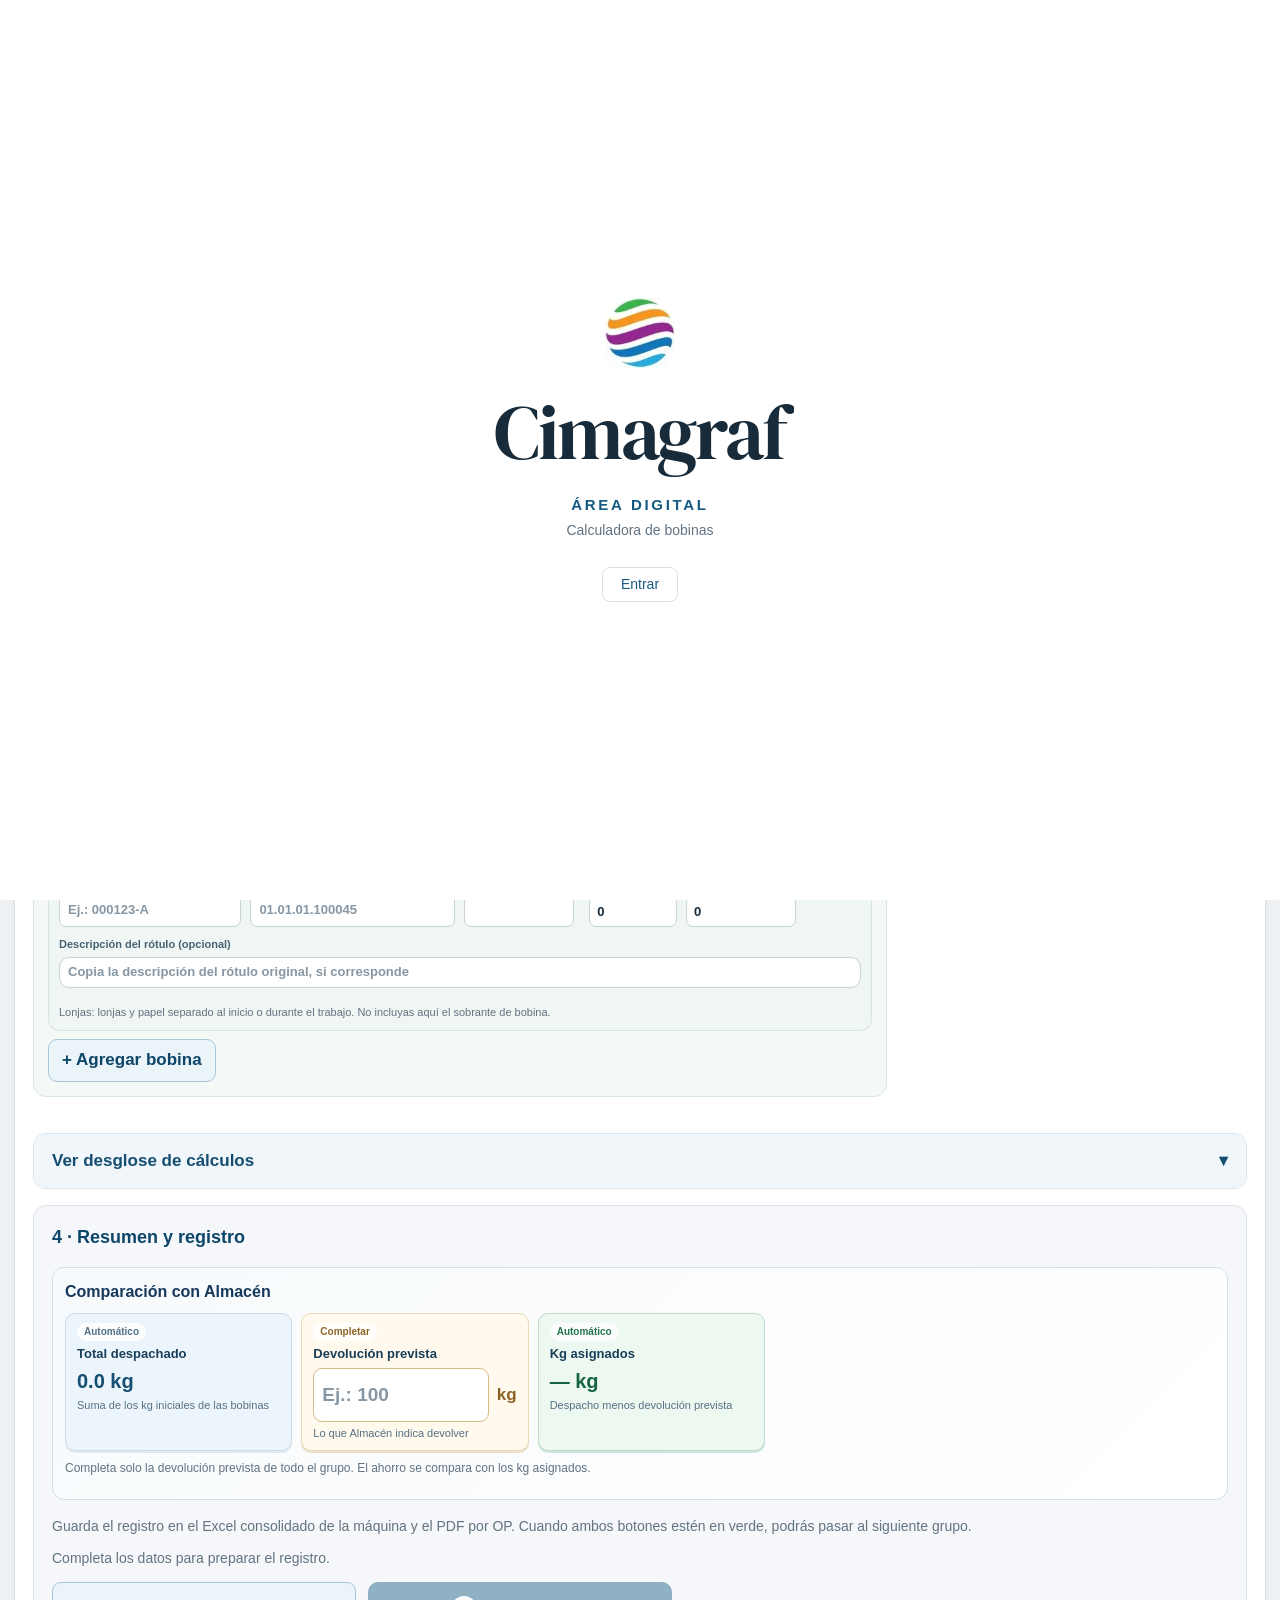
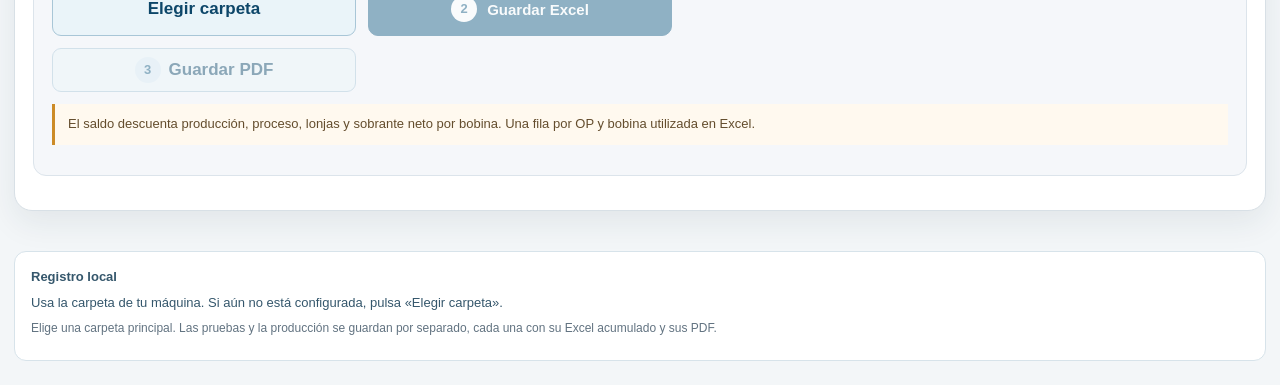
==== commit 0b74e879: "Destacar ahorro y exportar solo kg y porcentaje en Registros (5.1.31)" ====
--- a/index.html
+++ b/index.html
@@ -18,7 +18,7 @@
 <link rel="stylesheet" href="unico-v27.css?v=e9da0329">
 <link rel="stylesheet" href="minimal-v28.css?v=72af7f10">
 <link rel="stylesheet" href="compact-v40.css?v=5.1.24">
-<link rel="stylesheet" href="report-summary.css?v=5.1.30">
+<link rel="stylesheet" href="report-summary.css?v=5.1.31">
 <link rel="stylesheet" href="production.css?v=4.16.1">
 <link rel="stylesheet" href="labels.css?v=5.1.13">
 <link rel="stylesheet" href="intro.css?v=4.14.1">
@@ -210,7 +210,7 @@
     </div></header>
 
     <section class="multi-workspace" id="multi-root" aria-label="Cálculo avanzado de OP y bobinas">
-      <p class="multi-muted" id="motor-version">Calculadora de producción · versión 5.1.30</p>
+      <p class="multi-muted" id="motor-version">Calculadora de producción · versión 5.1.31</p>
       <h2>Consumo y devolución de bobinas por OP</h2>
       <section class="machine-toolbar" aria-label="Máquina y numeración">
         <strong id="machine-name">Asigna esta computadora</strong><span id="machine-mode" class="machine-mode">PRUEBAS</span>
@@ -325,7 +325,7 @@
 
   <section id="print-summary" class="print-summary cimagraf-report" aria-label="Rótulos para imprimir"></section>
   <script src="materials.js?v=5.1.12"></script>
-  <script src="record-data.js?v=5.1.30"></script>
+  <script src="record-data.js?v=5.1.31"></script>
   <!-- Motor incluido en HTML para evitar que el navegador ejecute una versión antigua del JS. -->
 <script>
 (() => {
@@ -687,7 +687,7 @@
   const group=$('multi-group').value.trim();
   const type=ops.length>1?(rolls.length>1?'Varias OP / varias bobinas':'Varias OP / una bobina'):(rolls.length>1?'Una OP / varias bobinas':'Una OP / una bobina');
   updateWarehouseFigures();
-  result={...r,...identity,group,type,comparisonBasis:'assigned',warehouseExpectedKg:$('warehouse-expected').validity.valid&&$('warehouse-expected').value!==''?Number($('warehouse-expected').value):null};
+  result={...r,...identity,group,type,comparisonBasis:'assigned',savingsInRegister:true,warehouseExpectedKg:$('warehouse-expected').validity.valid&&$('warehouse-expected').value!==''?Number($('warehouse-expected').value):null};
   $('warehouse-comparison').innerHTML=$('warehouse-expected').validity.valid?window.CimagrafRecord.comparisonHTML(result,false):'<p class="multi-alert">La devolución prevista debe estar entre 0 kg y el total despachado.</p>';$('multi-error').hidden=true;$('multi-success').hidden=false;$('multi-breakdown-hint').hidden=true;
   $('multi-success').textContent='Cálculo correcto. La asignación de bobinas es secuencial y no se ha duplicado ningún peso inicial.';
   $('multi-results').hidden=false;
@@ -877,7 +877,7 @@
 <script>window.CimagrafLocalMode=true;</script>
 <script src="machine-registry.js?v=4.16.3"></script>
 <script src="production.js?v=5.1.25"></script>
-<script src="local-store.js?v=5.1.30"></script>
+<script src="local-store.js?v=5.1.31"></script>
 <script src="cloud-excel.js?v=5.1.25"></script>
 </body>
 </html>
--- a/report-summary.css
+++ b/report-summary.css
@@ -66,3 +66,29 @@
 .warehouse-input-unit input{width:100%;min-width:0;box-sizing:border-box;background:white;border:2px solid #d7bc85;font-size:24px;font-weight:750;padding:8px 10px;transition:border-color .15s,box-shadow .15s}
 .warehouse-input-unit input:focus{outline:none;border-color:#b28334;box-shadow:0 0 0 3px #d7bc8533}
 @media(max-width:700px){.warehouse-cards{grid-template-columns:1fr}.warehouse-stat{gap:6px}}
+
+/* Los datos de entrada acompañan al resultado; el ahorro es el foco visual. */
+.warehouse-entry{padding:12px}
+.warehouse-entry h4{font-size:16px;margin-bottom:10px}
+.warehouse-cards{max-width:700px;gap:9px}
+.warehouse-stat{padding:9px 11px;gap:4px;border-radius:10px;box-shadow:0 2px 0 #e2eaf0}
+.warehouse-stat.expected{box-shadow:0 2px 0 #eee1c9}
+.warehouse-stat.assigned{box-shadow:0 2px 0 #d2e7db}
+.warehouse-badge{padding:2px 7px;font-size:10px}
+.warehouse-field-title,.warehouse-stat label{font-size:13px}
+.warehouse-stat output{font-size:20px}
+.warehouse-stat small{font-size:11px}
+.warehouse-input-unit input{font-size:19px;padding:5px 8px;border-width:1px}
+.warehouse-entry #warehouse-help{font-size:12px;margin:9px 0}
+.warehouse-entry .warehouse-comparison{padding:18px 22px;border-width:2px;background:linear-gradient(120deg,#edf8f1,#f8fcf9);box-shadow:0 4px 0 #d2e7db}
+.warehouse-entry .warehouse-comparison.overuse{background:linear-gradient(120deg,#fff0f0,#fffafa);box-shadow:0 4px 0 #f1d8d8}
+.warehouse-entry .warehouse-comparison.equal{background:#f2f5f8;box-shadow:0 4px 0 #e0e7ed}
+.warehouse-entry .warehouse-comparison h3{font-size:13px;font-weight:600}
+.comparison-focus{margin:13px 0}
+.comparison-state{display:block;font-size:20px;font-weight:800}
+.comparison-numbers{display:flex;align-items:baseline;gap:30px;flex-wrap:wrap}
+.warehouse-entry .comparison-value,.comparison-percent{font-size:44px;font-weight:850;line-height:1.15;margin:4px 0;letter-spacing:-1px;font-variant-numeric:tabular-nums}
+.comparison-percent{border-left:1px solid currentColor;padding-left:30px}
+.comparison-numbers small{font-size:21px;letter-spacing:0}
+@media(max-width:700px){.warehouse-cards{grid-template-columns:repeat(3,minmax(0,1fr))}.warehouse-stat{padding:8px}.warehouse-stat small{display:none}.warehouse-field-title,.warehouse-stat label{font-size:12px}.warehouse-stat output{font-size:18px}.warehouse-input-unit{gap:4px}.warehouse-input-unit input{font-size:18px;padding:5px}.warehouse-entry .comparison-value,.comparison-percent{font-size:35px}.comparison-numbers{gap:18px}.comparison-percent{padding-left:18px}}
+@media(max-width:380px){.warehouse-cards{grid-template-columns:1fr}.warehouse-stat{display:grid;grid-template-columns:1fr 1fr;align-items:center}.warehouse-badge{display:none}}
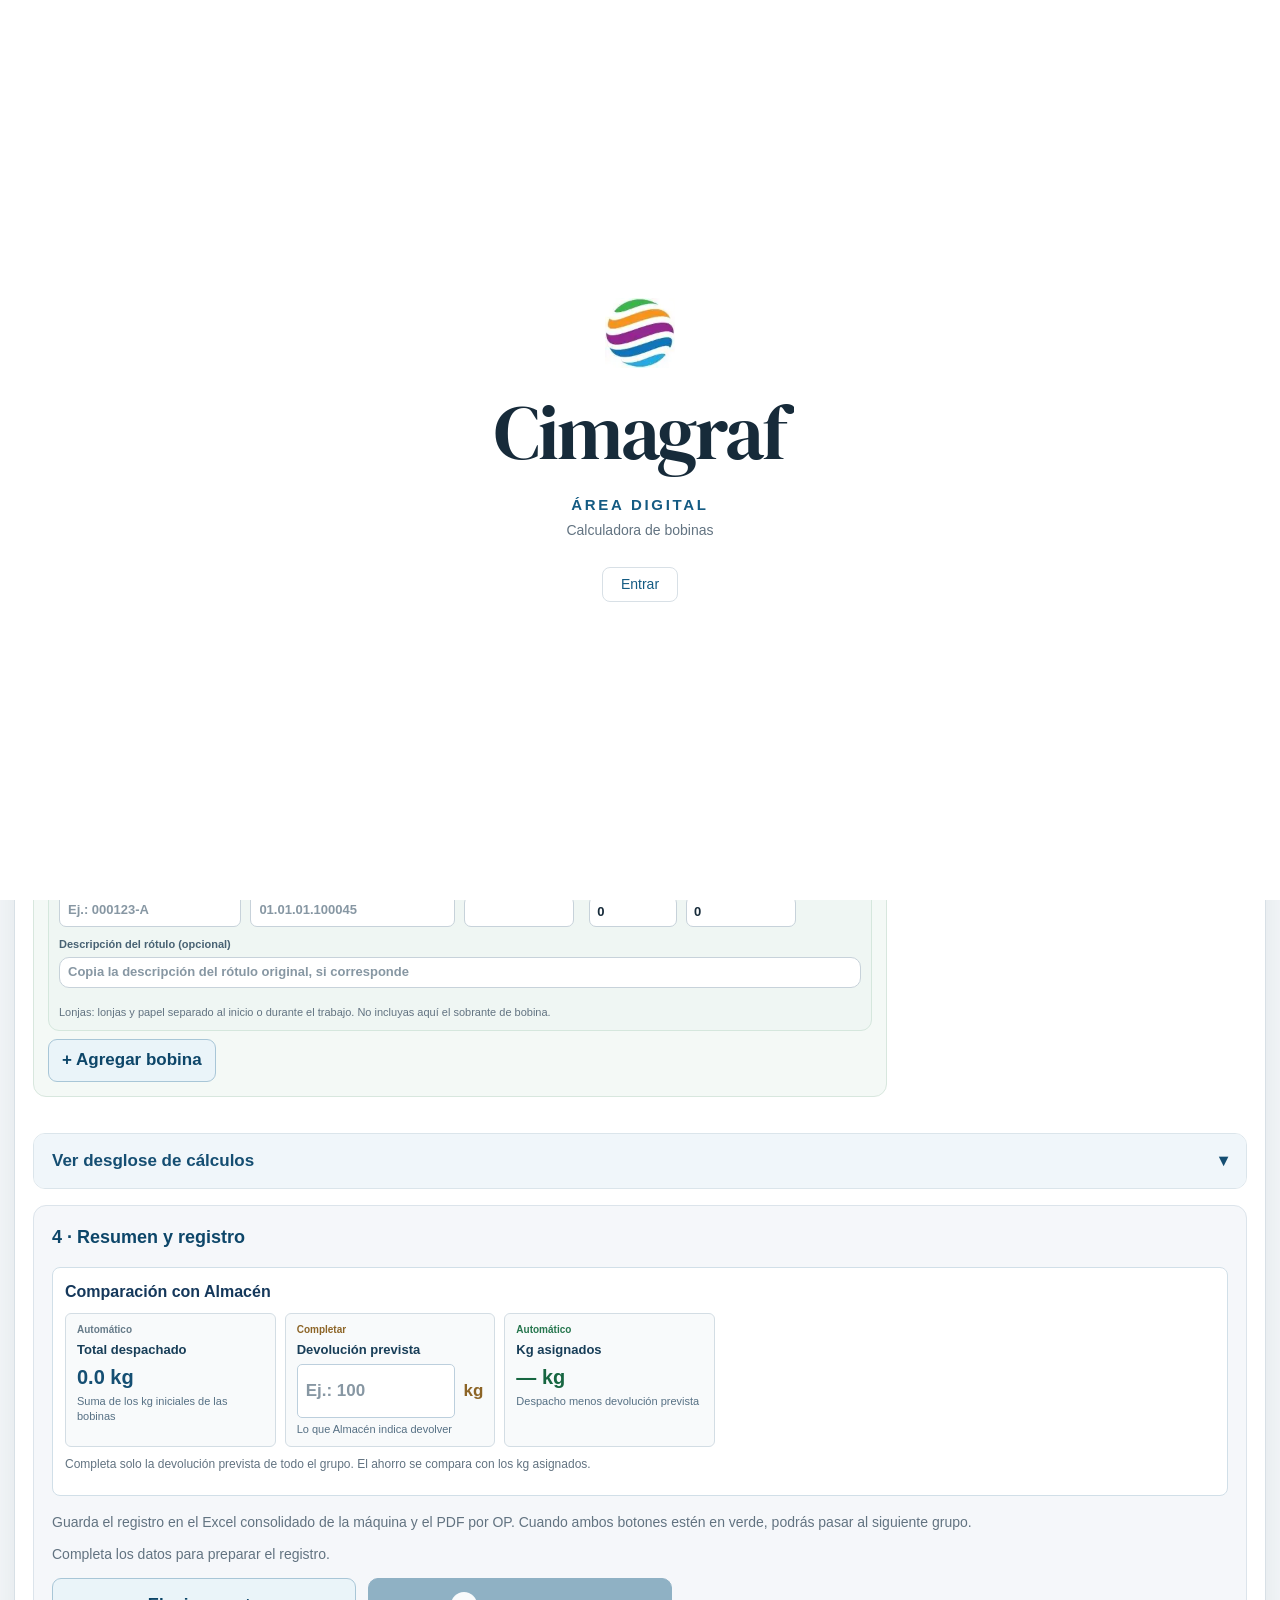
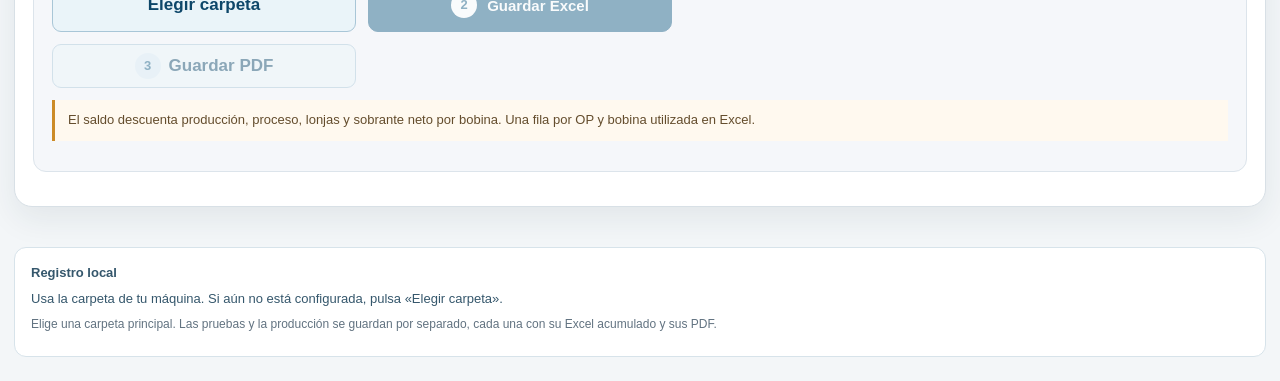
==== commit 9da8ab8f: "Recuperar guardado local con estado desactualizado y simplificar ahorro (5.1.32)" ====
--- a/index.html
+++ b/index.html
@@ -18,7 +18,7 @@
 <link rel="stylesheet" href="unico-v27.css?v=e9da0329">
 <link rel="stylesheet" href="minimal-v28.css?v=72af7f10">
 <link rel="stylesheet" href="compact-v40.css?v=5.1.24">
-<link rel="stylesheet" href="report-summary.css?v=5.1.31">
+<link rel="stylesheet" href="report-summary.css?v=5.1.32">
 <link rel="stylesheet" href="production.css?v=4.16.1">
 <link rel="stylesheet" href="labels.css?v=5.1.13">
 <link rel="stylesheet" href="intro.css?v=4.14.1">
@@ -210,7 +210,7 @@
     </div></header>
 
     <section class="multi-workspace" id="multi-root" aria-label="Cálculo avanzado de OP y bobinas">
-      <p class="multi-muted" id="motor-version">Calculadora de producción · versión 5.1.31</p>
+      <p class="multi-muted" id="motor-version">Calculadora de producción · versión 5.1.32</p>
       <h2>Consumo y devolución de bobinas por OP</h2>
       <section class="machine-toolbar" aria-label="Máquina y numeración">
         <strong id="machine-name">Asigna esta computadora</strong><span id="machine-mode" class="machine-mode">PRUEBAS</span>
@@ -877,7 +877,7 @@
 <script>window.CimagrafLocalMode=true;</script>
 <script src="machine-registry.js?v=4.16.3"></script>
 <script src="production.js?v=5.1.25"></script>
-<script src="local-store.js?v=5.1.31"></script>
+<script src="local-store.js?v=5.1.32"></script>
 <script src="cloud-excel.js?v=5.1.25"></script>
 </body>
 </html>
--- a/report-summary.css
+++ b/report-summary.css
@@ -92,3 +92,19 @@
 .comparison-numbers small{font-size:21px;letter-spacing:0}
 @media(max-width:700px){.warehouse-cards{grid-template-columns:repeat(3,minmax(0,1fr))}.warehouse-stat{padding:8px}.warehouse-stat small{display:none}.warehouse-field-title,.warehouse-stat label{font-size:12px}.warehouse-stat output{font-size:18px}.warehouse-input-unit{gap:4px}.warehouse-input-unit input{font-size:18px;padding:5px}.warehouse-entry .comparison-value,.comparison-percent{font-size:35px}.comparison-numbers{gap:18px}.comparison-percent{padding-left:18px}}
 @media(max-width:380px){.warehouse-cards{grid-template-columns:1fr}.warehouse-stat{display:grid;grid-template-columns:1fr 1fr;align-items:center}.warehouse-badge{display:none}}
+
+/* Presentación simple y proporcionada, sin tarjetas en relieve. */
+.warehouse-entry{background:#fff;padding:12px;border-radius:8px}
+.warehouse-cards{max-width:650px}
+.warehouse-stat,.warehouse-stat.expected,.warehouse-stat.assigned{background:#f8fafb;border:1px solid #d3dde4;border-radius:6px;box-shadow:none;padding:9px 11px}
+.warehouse-badge{background:transparent;padding:0;font-weight:600;color:#667b89}
+.warehouse-input-unit input{font-size:17px;border-color:#bccfdd;border-radius:5px;box-shadow:none}
+.warehouse-entry .warehouse-comparison,.warehouse-entry .warehouse-comparison.overuse,.warehouse-entry .warehouse-comparison.equal{padding:10px 14px;box-shadow:none;border-width:1px;border-radius:6px;background:#f4faf6}
+.warehouse-entry .warehouse-comparison.overuse{background:#fff5f5}
+.warehouse-entry .warehouse-comparison.equal{background:#f5f7f9}
+.comparison-focus{margin:7px 0}
+.comparison-state{font-size:15px;font-weight:700}
+.comparison-numbers{gap:18px}
+.warehouse-entry .comparison-value,.warehouse-entry .comparison-percent{font-size:24px;line-height:1.3;font-weight:750;letter-spacing:0;margin:2px 0}
+.warehouse-entry .comparison-percent{padding-left:18px}
+.comparison-numbers small{font-size:14px}
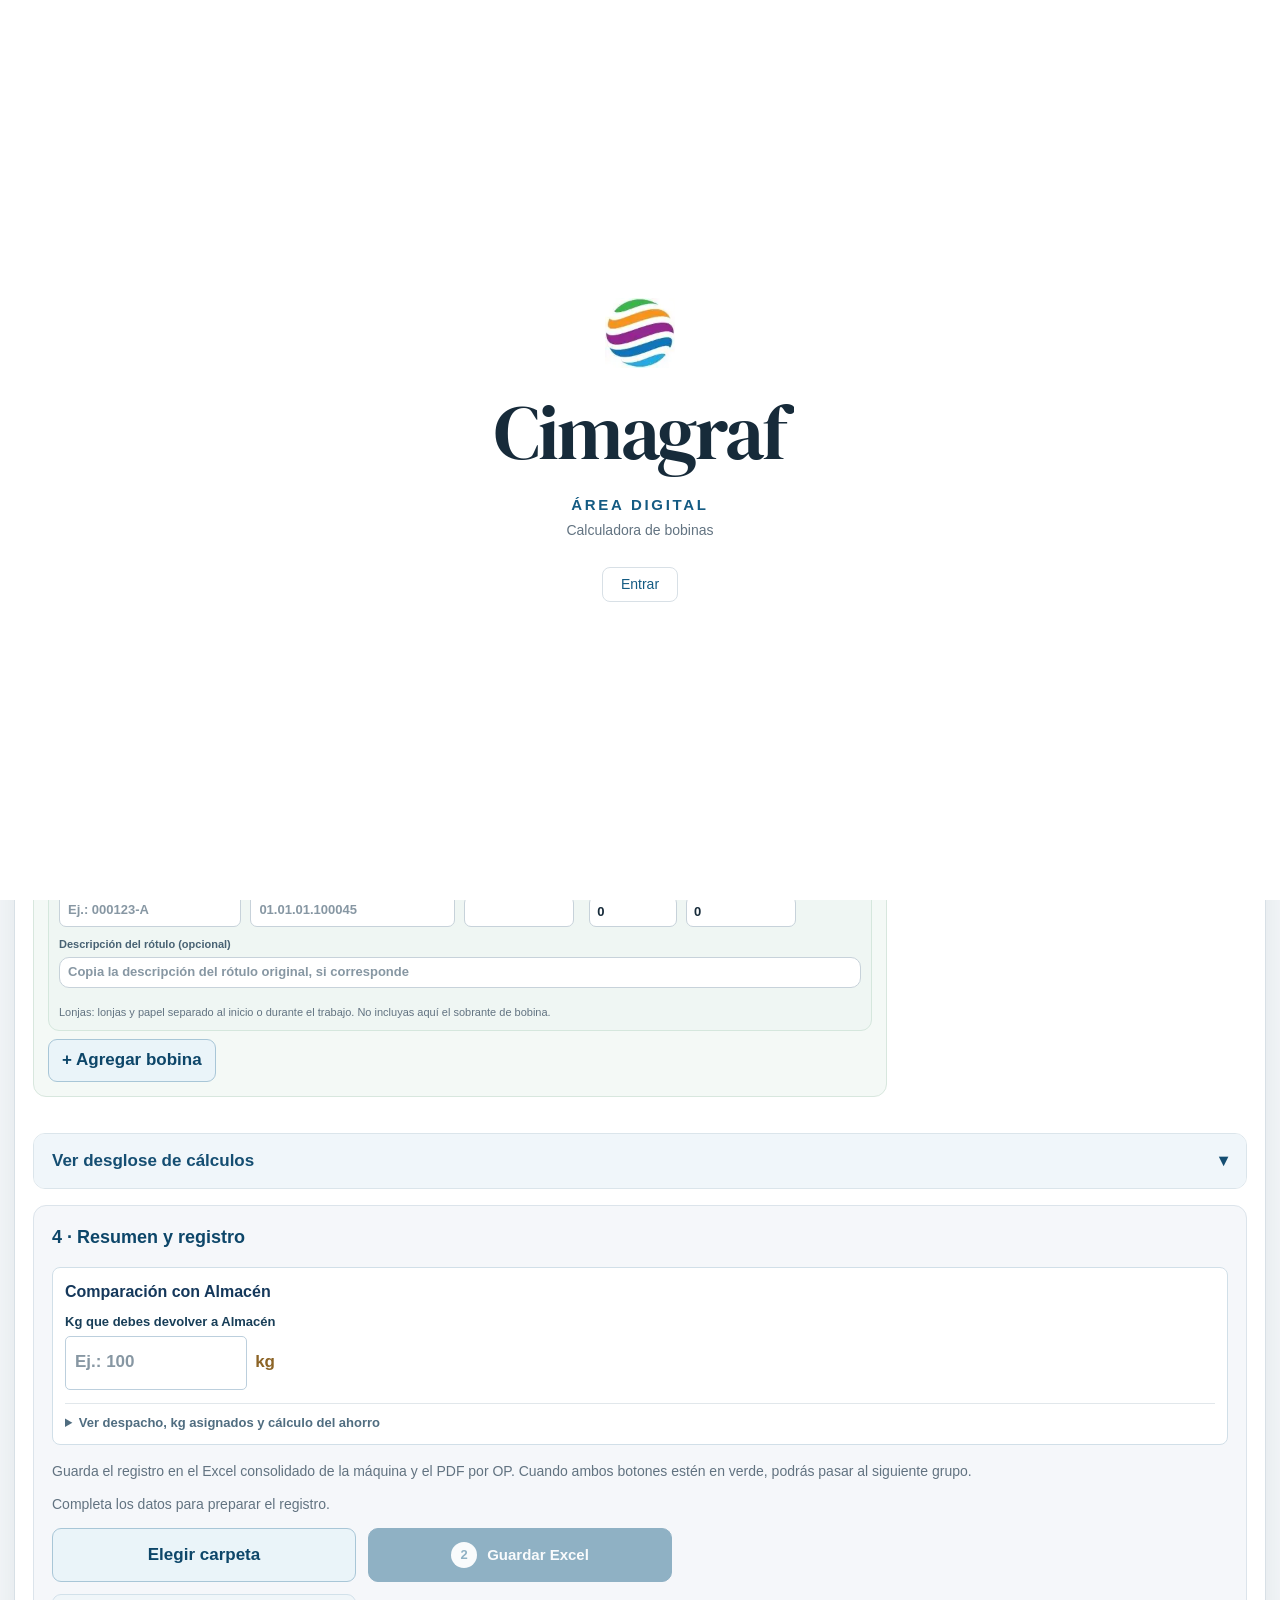
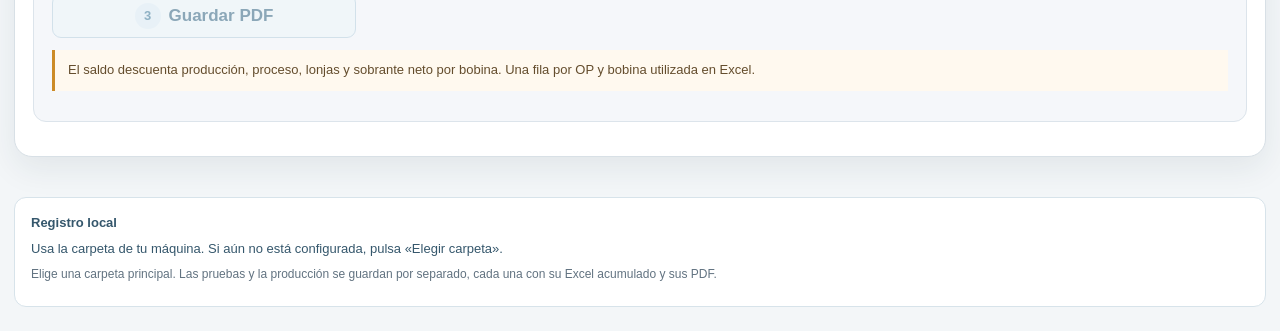
==== commit 00c8234d: "Mostrar ahorro junto al campo y plegar datos automáticos (5.1.33)" ====
--- a/index.html
+++ b/index.html
@@ -18,7 +18,7 @@
 <link rel="stylesheet" href="unico-v27.css?v=e9da0329">
 <link rel="stylesheet" href="minimal-v28.css?v=72af7f10">
 <link rel="stylesheet" href="compact-v40.css?v=5.1.24">
-<link rel="stylesheet" href="report-summary.css?v=5.1.32">
+<link rel="stylesheet" href="report-summary.css?v=5.1.33">
 <link rel="stylesheet" href="production.css?v=4.16.1">
 <link rel="stylesheet" href="labels.css?v=5.1.13">
 <link rel="stylesheet" href="intro.css?v=4.14.1">
@@ -210,7 +210,7 @@
     </div></header>
 
     <section class="multi-workspace" id="multi-root" aria-label="Cálculo avanzado de OP y bobinas">
-      <p class="multi-muted" id="motor-version">Calculadora de producción · versión 5.1.32</p>
+      <p class="multi-muted" id="motor-version">Calculadora de producción · versión 5.1.33</p>
       <h2>Consumo y devolución de bobinas por OP</h2>
       <section class="machine-toolbar" aria-label="Máquina y numeración">
         <strong id="machine-name">Asigna esta computadora</strong><span id="machine-mode" class="machine-mode">PRUEBAS</span>
@@ -274,13 +274,18 @@
           <h3 id="multi-consolidated-title">4 · Resumen y registro</h3>
           <section class="warehouse-entry" aria-labelledby="warehouse-title">
             <h4 id="warehouse-title">Comparación con Almacén</h4>
-            <div class="warehouse-cards">
-              <div class="warehouse-stat dispatch"><span class="warehouse-badge">Automático</span><span class="warehouse-field-title">Total despachado</span><output id="warehouse-dispatched">0.0 kg</output><small>Suma de los kg iniciales de las bobinas</small></div>
-              <div class="warehouse-stat expected"><span class="warehouse-badge">Completar</span><label for="warehouse-expected">Devolución prevista</label><div class="warehouse-input-unit"><input id="warehouse-expected" type="number" min="0" step="any" placeholder="Ej.: 100" aria-describedby="warehouse-help"><span>kg</span></div><small>Lo que Almacén indica devolver</small></div>
-              <div class="warehouse-stat assigned"><span class="warehouse-badge">Automático</span><span class="warehouse-field-title">Kg asignados</span><output id="warehouse-assigned">— kg</output><small>Despacho menos devolución prevista</small></div>
+            <div class="warehouse-row">
+              <div class="warehouse-stat expected"><label for="warehouse-expected">Kg que debes devolver a Almacén</label><div class="warehouse-input-unit"><input id="warehouse-expected" type="number" min="0" step="any" placeholder="Ej.: 100" aria-describedby="warehouse-help"><span>kg</span></div></div>
+              <div id="warehouse-comparison" aria-live="polite"></div>
             </div>
-            <p id="warehouse-help" class="multi-muted">Completa solo la devolución prevista de todo el grupo. El ahorro se compara con los kg asignados.</p>
-            <div id="warehouse-comparison" aria-live="polite"></div>
+            <details id="warehouse-details" class="warehouse-details">
+              <summary>Ver despacho, kg asignados y cálculo del ahorro</summary>
+              <div class="warehouse-cards">
+                <div class="warehouse-stat dispatch"><span class="warehouse-field-title">Total despachado</span><output id="warehouse-dispatched">0.0 kg</output><small>Suma de los kg iniciales de todas las bobinas del grupo.</small></div>
+                <div class="warehouse-stat assigned"><span class="warehouse-field-title">Kg asignados</span><output id="warehouse-assigned">— kg</output><small>Total despachado menos lo que debes devolver a Almacén.</small></div>
+              </div>
+              <p id="warehouse-help" class="multi-muted">Completa solo la devolución prevista de todo el grupo. El ahorro en kg es el saldo calculado menos la devolución prevista. El porcentaje es ahorro en kg ÷ kg asignados × 100. Si hay mayor consumo, se muestra en rojo.</p>
+            </details>
           </section>
           <p class="multi-muted" id="multi-action-guide">Guarda el registro en el Excel consolidado de la máquina y el PDF por OP. Cuando ambos botones estén en verde, podrás pasar al siguiente grupo.</p>
           <p class="multi-muted" id="multi-summary-status" role="status" aria-live="polite">Completa los datos. El consumo se calculará automáticamente.</p>
@@ -806,7 +811,7 @@
  if(!missing&&!result.usedRolls.some(b=>b.left>EPS))$('multi-summary-status').textContent+=' No hay saldo para rótulos; el PDF guardará el resumen del consumo.';
 }
 function resetMultiAfterConfirmation(){
- $('multi-calculation-details').open=false;
+ $('multi-calculation-details').open=false;$('warehouse-details').open=false;
  $('warehouse-expected').value='';$('warehouse-comparison').replaceChildren();updateWarehouseFigures();
  ops=[{id:'',books:'',copies:'',advance:'',setupBooks:'0',calibration:false,stops:'0'}];
  rolls=[blankRoll()];
--- a/report-summary.css
+++ b/report-summary.css
@@ -108,3 +108,22 @@
 .warehouse-entry .comparison-value,.warehouse-entry .comparison-percent{font-size:24px;line-height:1.3;font-weight:750;letter-spacing:0;margin:2px 0}
 .warehouse-entry .comparison-percent{padding-left:18px}
 .comparison-numbers small{font-size:14px}
+
+/* Un campo visible y su resultado al costado; el detalle automático queda plegado. */
+.warehouse-row{display:grid;grid-template-columns:minmax(220px,300px) minmax(0,1fr);gap:14px;align-items:center}
+.warehouse-row .warehouse-stat.expected{background:#fff;border:0;padding:0;box-shadow:none}
+.warehouse-row .warehouse-input-unit{max-width:210px}
+.warehouse-row .warehouse-input-unit input{font-size:17px;padding:7px 9px}
+.warehouse-row .warehouse-comparison{margin:0;padding:9px 14px}
+.warehouse-row .warehouse-comparison h3,.warehouse-row .warehouse-comparison>p,.warehouse-row .comparison-note{display:none}
+.warehouse-row .comparison-focus{margin:0}
+.warehouse-row .comparison-state{font-size:13px}
+.warehouse-row .comparison-value,.warehouse-row .comparison-percent{font-size:23px;margin:2px 0}
+.warehouse-details{margin-top:13px;border-top:1px solid #e1e7eb;padding-top:10px}
+.warehouse-details>summary{cursor:pointer;color:#506d80;font-size:13px;font-weight:650}
+.warehouse-details .warehouse-cards{grid-template-columns:repeat(2,minmax(0,1fr));max-width:600px;margin-top:10px}
+.warehouse-details .warehouse-stat{display:flex;padding:9px 11px;gap:4px}
+.warehouse-details .warehouse-stat small{display:block}
+.warehouse-details .warehouse-field-title{font-size:13px}
+.warehouse-details .warehouse-stat output{font-size:18px}
+@media(max-width:600px){.warehouse-row{grid-template-columns:1fr;gap:10px}.warehouse-details .warehouse-cards{grid-template-columns:1fr}.warehouse-row .warehouse-input-unit{max-width:240px}}
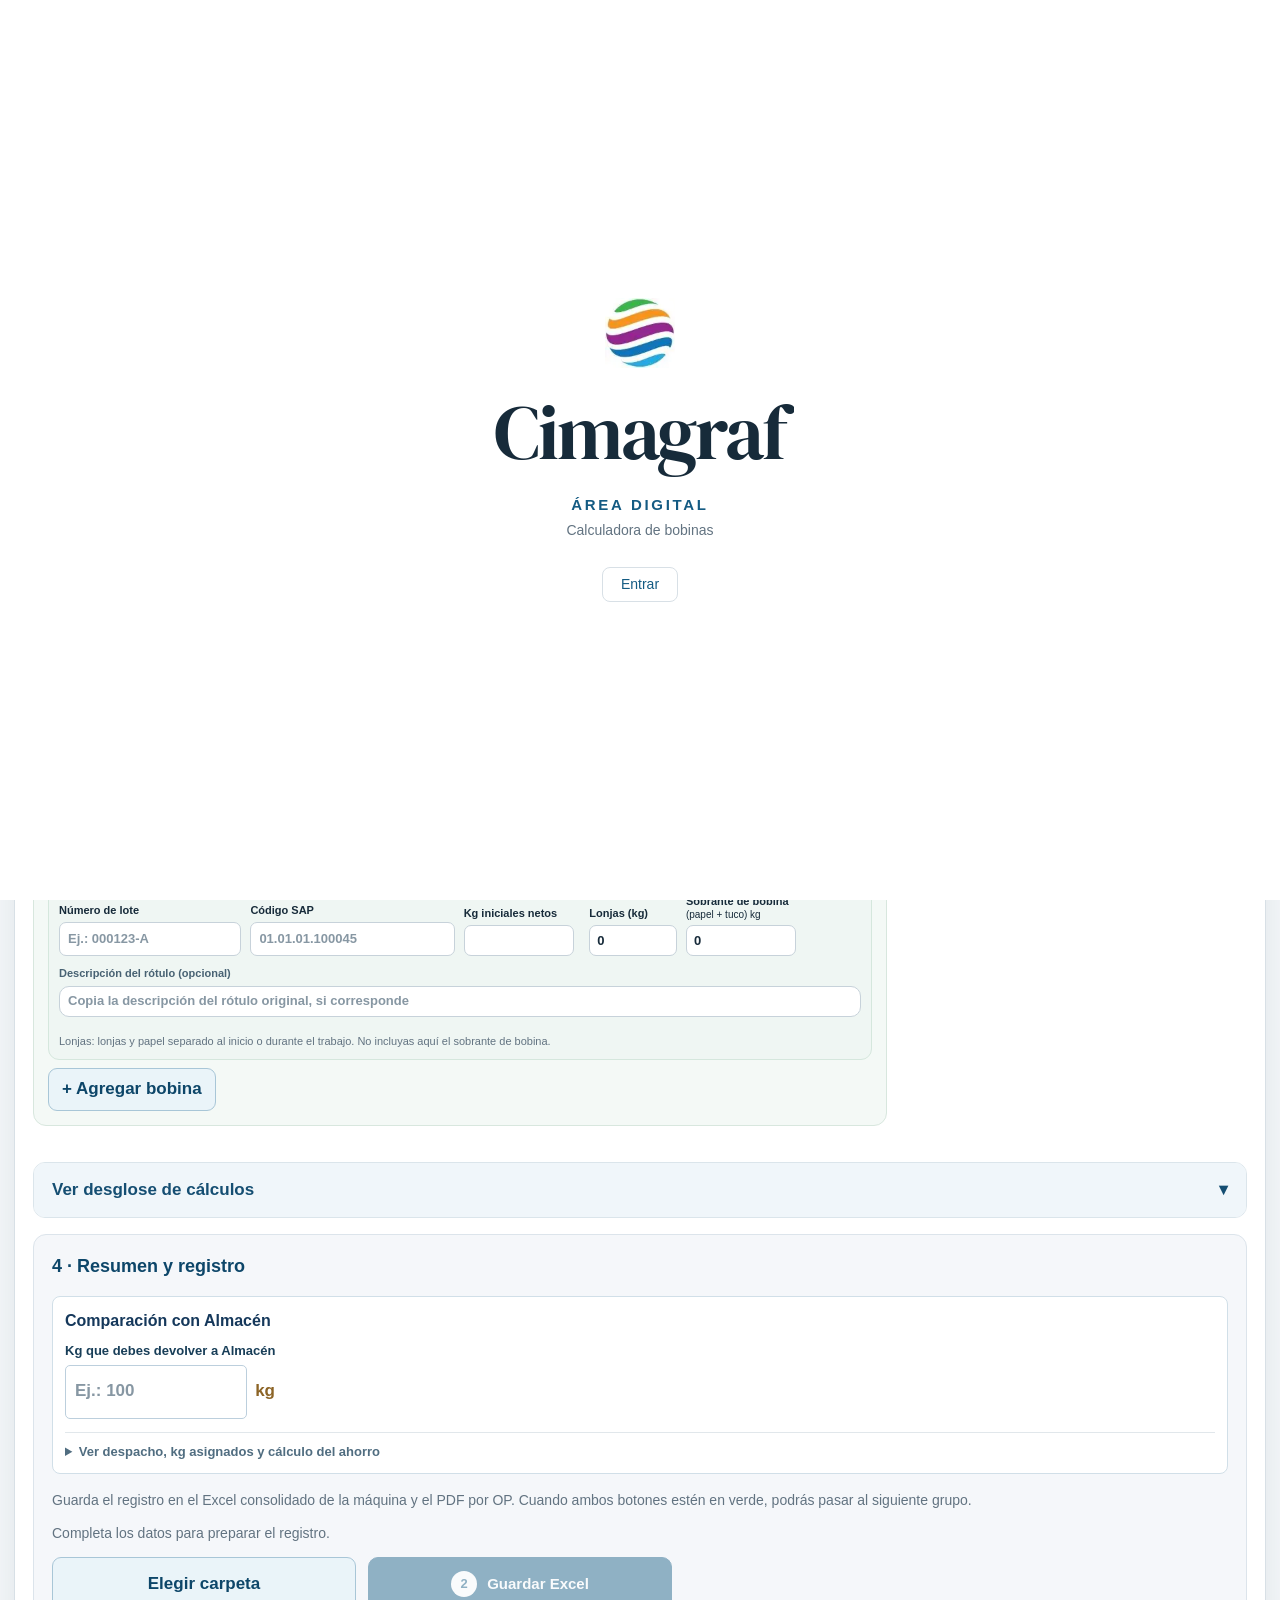
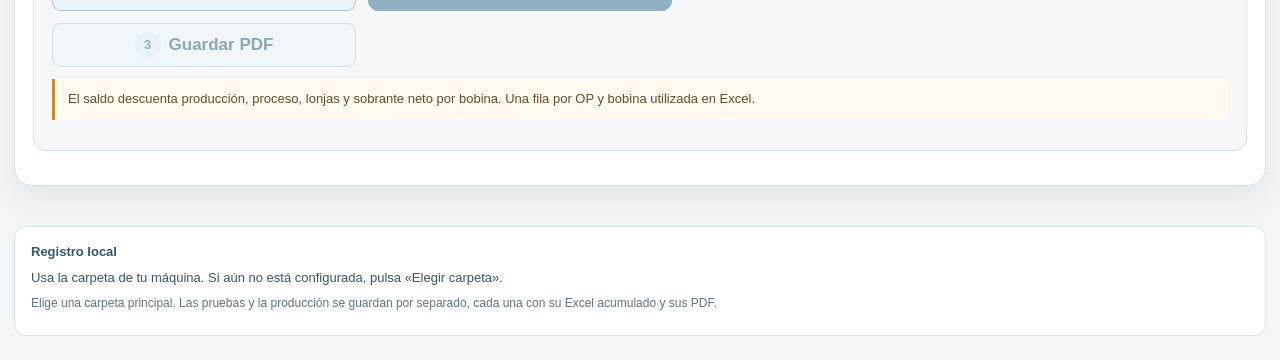
==== commit 4f588264: "Asignar lonjas y sobrante por OP y separar saldo de planta (5.1.34)" ====
--- a/index.html
+++ b/index.html
@@ -18,7 +18,7 @@
 <link rel="stylesheet" href="unico-v27.css?v=e9da0329">
 <link rel="stylesheet" href="minimal-v28.css?v=72af7f10">
 <link rel="stylesheet" href="compact-v40.css?v=5.1.24">
-<link rel="stylesheet" href="report-summary.css?v=5.1.33">
+<link rel="stylesheet" href="report-summary.css?v=5.1.34">
 <link rel="stylesheet" href="production.css?v=4.16.1">
 <link rel="stylesheet" href="labels.css?v=5.1.13">
 <link rel="stylesheet" href="intro.css?v=4.14.1">
@@ -210,7 +210,7 @@
     </div></header>
 
     <section class="multi-workspace" id="multi-root" aria-label="Cálculo avanzado de OP y bobinas">
-      <p class="multi-muted" id="motor-version">Calculadora de producción · versión 5.1.33</p>
+      <p class="multi-muted" id="motor-version">Calculadora de producción · versión 5.1.34</p>
       <h2>Consumo y devolución de bobinas por OP</h2>
       <section class="machine-toolbar" aria-label="Máquina y numeración">
         <strong id="machine-name">Asigna esta computadora</strong><span id="machine-mode" class="machine-mode">PRUEBAS</span>
@@ -281,10 +281,10 @@
             <details id="warehouse-details" class="warehouse-details">
               <summary>Ver despacho, kg asignados y cálculo del ahorro</summary>
               <div class="warehouse-cards">
-                <div class="warehouse-stat dispatch"><span class="warehouse-field-title">Total despachado</span><output id="warehouse-dispatched">0.0 kg</output><small>Suma de los kg iniciales de todas las bobinas del grupo.</small></div>
+                <div class="warehouse-stat dispatch"><span class="warehouse-field-title">Total despachado</span><output id="warehouse-dispatched">0.0 kg</output><small>Suma de los kg de Almacén. No incluye la primera bobina si está marcada como saldo de planta.</small></div>
                 <div class="warehouse-stat assigned"><span class="warehouse-field-title">Kg asignados</span><output id="warehouse-assigned">— kg</output><small>Total despachado menos lo que debes devolver a Almacén.</small></div>
               </div>
-              <p id="warehouse-help" class="multi-muted">Completa solo la devolución prevista de todo el grupo. El ahorro en kg es el saldo calculado menos la devolución prevista. El porcentaje es ahorro en kg ÷ kg asignados × 100. Si hay mayor consumo, se muestra en rojo.</p>
+              <p id="warehouse-help" class="multi-muted">Completa solo la devolución prevista de todo el grupo. El ahorro en kg es el material asignado menos el consumo total, incluido lo utilizado del saldo de planta. El porcentaje es ahorro en kg ÷ kg asignados × 100. Si hay mayor consumo, se muestra en rojo.</p>
             </details>
           </section>
           <p class="multi-muted" id="multi-action-guide">Guarda el registro en el Excel consolidado de la máquina y el PDF por OP. Cuando ambos botones estén en verde, podrás pasar al siguiente grupo.</p>
@@ -330,7 +330,7 @@
 
   <section id="print-summary" class="print-summary cimagraf-report" aria-label="Rótulos para imprimir"></section>
   <script src="materials.js?v=5.1.12"></script>
-  <script src="record-data.js?v=5.1.31"></script>
+  <script src="record-data.js?v=5.1.34"></script>
   <!-- Motor incluido en HTML para evitar que el navegador ejecute una versión antigua del JS. -->
 <script>
 (() => {
@@ -378,9 +378,9 @@
  });
 }
 
-function blankRoll(id='Bobina 1',width=''){return {id,lot:'',sap:'',description:'',kg:'',width,scrap:'0',coreGross:'0',coreTare:''};}
+function blankRoll(id='Bobina 1',width=''){return {id,lot:'',sap:'',description:'',kg:'',width,scrap:'0',coreGross:'0',coreTare:'',isPlantBalance:false};}
 function redraw(){
- rolls.forEach((roll,i)=>{roll.id='Bobina '+(i+1);});
+ rolls.forEach((roll,i)=>{roll.id='Bobina '+(i+1);if(i>0)roll.isPlantBalance=false;});
  $('multi-op-list').innerHTML=ops.map((o,i)=>'<div class="multi-row op-process-row"><div class="multi-row-head"><strong>OP '+(i+1)+'</strong><button class="multi-remove" data-kind="op" data-remove="'+i+'" type="button" '+(ops.length===1?'disabled':'')+'>Quitar OP</button></div><div class="multi-row-fields op-process-groups"><div class="op-phase-group op-group-info"><h4 class="op-phase-title" id="op-phase-info-'+i+'">Datos de OP</h4><fieldset class="op-phase op-phase-info" aria-labelledby="op-phase-info-'+i+'"><div class="op-phase-fields">'
   +field('Número de OP',o.id,'data-op="'+i+'" data-field="id" placeholder="OP" maxlength="45"')
   +field('Número de pliegos',o.copies,'type="number" min="1" step="1" data-op="'+i+'" data-field="copies"')
@@ -392,7 +392,7 @@
   +field('Libros · corrida',o.books,'type="number" min="1" step="1" data-op="'+i+'" data-field="books"')
   +field('Paradas',o.stops??'0','type="number" min="0" step="1" data-op="'+i+'" data-field="stops"')
   +'</div></fieldset></div></div></div>').join('');
- $('multi-roll-list').innerHTML=rolls.map((o,i)=>'<div class="multi-row" role="group" aria-labelledby="roll-title-'+i+'"><div class="multi-row-head"><strong id="roll-title-'+i+'">'+escapeHtml(o.id)+'</strong><button class="multi-remove" data-kind="roll" data-remove="'+i+'" type="button">Eliminar bobina</button></div><div class="multi-row-fields">'+field('Número de lote',o.lot,'data-roll="'+i+'" data-field="lot" maxlength="60" autocomplete="off" placeholder="Ej.: 000123-A" required')+field('Código SAP',o.sap,'data-roll="'+i+'" data-field="sap" inputmode="numeric" autocomplete="off" placeholder="01.01.01.100045" title="Escribe los 12 números; los puntos se agregan automáticamente." required')+field('Kg iniciales netos',o.kg,'type="number" min="0" step="any" data-roll="'+i+'" data-field="kg"')+field('Lonjas (kg)',o.scrap??'0','type="number" min="0" step="any" data-roll="'+i+'" data-field="scrap" placeholder="0" title="Peso de las lonjas y del papel separado al inicio o durante el trabajo, sin contar el sobrante junto al tuco."')+field('Sobrante de bobina <span class="label-unit">(papel + tuco) kg</span>',o.coreGross??'0','type="number" min="0" step="any" data-roll="'+i+'" data-field="coreGross" placeholder="0" title="Peso del papel que queda junto al tuco, incluyendo el tubo de cartón."')+'</div><div class="roll-label-description">'+field('Descripción del rótulo (opcional)',o.description,'data-roll="'+i+'" data-field="description" maxlength="120" placeholder="Copia la descripción del rótulo original, si corresponde"')+'</div><p class="removal-help">Lonjas: lonjas y papel separado al inicio o durante el trabajo. No incluyas aquí el sobrante de bobina.</p>'+coreTareControls(o,i)+'</div>').join('');
+ $('multi-roll-list').innerHTML=rolls.map((o,i)=>'<div class="multi-row" role="group" aria-labelledby="roll-title-'+i+'"><div class="multi-row-head"><strong id="roll-title-'+i+'">'+escapeHtml(o.id)+'</strong>'+(i===0?'<label class="plant-balance-check"><input type="checkbox" data-roll="0" data-field="isPlantBalance" '+(o.isPlantBalance?'checked':'')+'> Bobina de saldo de planta</label>':'')+'<button class="multi-remove" data-kind="roll" data-remove="'+i+'" type="button">Eliminar bobina</button></div><div class="multi-row-fields">'+field('Número de lote',o.lot,'data-roll="'+i+'" data-field="lot" maxlength="60" autocomplete="off" placeholder="Ej.: 000123-A" required')+field('Código SAP',o.sap,'data-roll="'+i+'" data-field="sap" inputmode="numeric" autocomplete="off" placeholder="01.01.01.100045" title="Escribe los 12 números; los puntos se agregan automáticamente." required')+field('Kg iniciales netos',o.kg,'type="number" min="0" step="any" data-roll="'+i+'" data-field="kg"')+field('Lonjas (kg)',o.scrap??'0','type="number" min="0" step="any" data-roll="'+i+'" data-field="scrap" placeholder="0" title="Peso de las lonjas y del papel separado al inicio o durante el trabajo, sin contar el sobrante junto al tuco."')+field('Sobrante de bobina <span class="label-unit">(papel + tuco) kg</span>',o.coreGross??'0','type="number" min="0" step="any" data-roll="'+i+'" data-field="coreGross" placeholder="0" title="Peso del papel que queda junto al tuco, incluyendo el tubo de cartón."')+'</div><div class="roll-label-description">'+field('Descripción del rótulo (opcional)',o.description,'data-roll="'+i+'" data-field="description" maxlength="120" placeholder="Copia la descripción del rótulo original, si corresponde"')+'</div><p class="removal-help">Lonjas: lonjas y papel separado al inicio o durante el trabajo. No incluyas aquí el sobrante de bobina.</p>'+coreTareControls(o,i)+'</div>').join('');
  refreshCoreTareNotes();renderRollUsage(result);
 }
 function formatSapInput(input){
@@ -411,10 +411,10 @@
 }
 function updateWarehouseFigures(){
  const input=$('warehouse-expected');
- const weights=rolls.map(b=>b.kg===''?0:Number(b.kg));
+ const weights=rolls.map((b,i)=>i===0&&b.isPlantBalance?0:b.kg===''?0:Number(b.kg));
  const total=weights.every(v=>Number.isFinite(v)&&v>=0)?weights.reduce((sum,v)=>sum+v,0):null;
  $('warehouse-dispatched').textContent=total===null?'— kg':nf(total)+' kg';
- if(total>0)input.max=String(total);else input.removeAttribute('max');
+ if(total!==null)input.max=String(total);else input.removeAttribute('max');
  const expected=input.value===''||input.validity.badInput?null:Number(input.value);
  const assigned=total!==null&&expected!==null&&Number.isFinite(expected)&&expected>=0?total-expected:null;
  $('warehouse-assigned').textContent=assigned===null?'— kg':nf(assigned)+' kg';
@@ -600,9 +600,9 @@
   if(opIds.has(o.id.toLocaleLowerCase()))throw Error('No dupliques una misma OP.');
   opIds.add(o.id.toLocaleLowerCase());
  }
- const loads=rolls.map(r=>{
+ const loads=rolls.map((r,index)=>{
   const width=numeric(r.width),initial=numeric(r.kg),removal=bobbinRemoval(r),scrap=removal.total;
-  return {id:r.id,lot:String(r.lot??'').trim(),sap:String(r.sap??'').trim(),description:String(r.description??'').trim(),width,rate:width*gsm/1000000,initial,scrap,retired:removal.retired,problems:removal.retired>0?[...(r.problems||[])]:[],areas:removal.retired>0?[...(r.areas||[])]:[],coreGross:removal.gross,coreTare:removal.tare,corePaper:removal.corePaper,left:initial-scrap,used:0,usedMeters:0,productiveKg:0,processKg:0};
+  return {isPlantBalance:index===0&&r.isPlantBalance===true,id:r.id,lot:String(r.lot??'').trim(),sap:String(r.sap??'').trim(),description:String(r.description??'').trim(),width,rate:width*gsm/1000000,initial,scrap,retired:removal.retired,problems:removal.retired>0?[...(r.problems||[])]:[],areas:removal.retired>0?[...(r.areas||[])]:[],coreGross:removal.gross,coreTare:removal.tare,corePaper:removal.corePaper,left:initial-scrap,used:0,usedMeters:0,productiveKg:0,processKg:0};
  });
  const details=[],sums=[],tol=1e-9;
  // Una unidad por OP; las unidades de bobinas que exceden las OP se asignan a la última OP.
@@ -651,11 +651,24 @@
    shortage:{meters:missingMeters,kg:missingMeters*last.rate,width:last.width,mixed:loads.some(b=>b.width!==last.width),loads}
   });
  }
+ // Reserva física del sobrante desde el inicio, pero atribución a la OP de cierre.
+ for(const load of loads){
+  const moves=details.filter(move=>move.bobina===load.id);
+  for(const move of moves.slice(0,-1))move.saldo+=load.corePaper;
+ }
+ for(const sum of sums){sum.retiredKg=0;sum.corePaperKg=0;}
+ for(const load of loads){
+  const moves=details.filter(move=>move.bobina===load.id);
+  const first=sums.find(sum=>sum.op===(moves[0]?.op||ops[0].id));
+  const last=sums.find(sum=>sum.op===(moves.at(-1)?.op||ops[0].id));
+  first.retiredKg+=load.retired;last.corePaperKg+=load.corePaper;
+ }
+ for(const sum of sums)sum.totalConsumedKg=sum.kg+sum.retiredKg+sum.corePaperKg;
  const usedRolls=loads.filter(r=>r.used>tol||r.scrap>tol);
  const totalScrap=usedRolls.reduce((a,r)=>a+r.scrap,0);
  const saldo=usedRolls.reduce((a,r)=>a+r.left,0);
  const saldoMetros=usedRolls.reduce((a,r)=>a+r.left/r.rate,0);
- return {paper,gsm,details,sums,loads,usedRolls,total:consumedTotal,totalScrap,saldo,saldoMetros,
+ return {deductionAllocation:'start-end',paper,gsm,details,sums,loads,usedRolls,total:consumedTotal,totalScrap,saldo,saldoMetros,
    processRules:whitePassMeters===13?3:2,whitePassMeters,spliceCount,spliceMeters:spliceCount*20,
    totalProductive:usedRolls.reduce((a,r)=>a+r.productiveKg,0),totalProcess:usedRolls.reduce((a,r)=>a+r.processKg,0),
    sourceOps:ops.map(o=>({id:o.id,books:Number(o.books),copies:Number(o.copies),advance:Number(o.advance),setupBooks:Number(o.setupBooks??0),calibration:!!o.calibration,stops:Number(o.stops??0)}))};
@@ -692,7 +705,7 @@
   const group=$('multi-group').value.trim();
   const type=ops.length>1?(rolls.length>1?'Varias OP / varias bobinas':'Varias OP / una bobina'):(rolls.length>1?'Una OP / varias bobinas':'Una OP / una bobina');
   updateWarehouseFigures();
-  result={...r,...identity,group,type,comparisonBasis:'assigned',savingsInRegister:true,warehouseExpectedKg:$('warehouse-expected').validity.valid&&$('warehouse-expected').value!==''?Number($('warehouse-expected').value):null};
+  result={...r,...identity,group,type,comparisonBasis:'assigned',comparisonMethod:'consumption',savingsInRegister:true,warehouseExpectedKg:$('warehouse-expected').validity.valid&&$('warehouse-expected').value!==''?Number($('warehouse-expected').value):null};
   $('warehouse-comparison').innerHTML=$('warehouse-expected').validity.valid?window.CimagrafRecord.comparisonHTML(result,false):'<p class="multi-alert">La devolución prevista debe estar entre 0 kg y el total despachado.</p>';$('multi-error').hidden=true;$('multi-success').hidden=false;$('multi-breakdown-hint').hidden=true;
   $('multi-success').textContent='Cálculo correcto. La asignación de bobinas es secuencial y no se ha duplicado ningún peso inicial.';
   $('multi-results').hidden=false;
@@ -702,7 +715,7 @@
   $('multi-delivery-status').textContent='Saldo después de producción, set up, calibración, paradas, empalmes, lonjas y sobrante neto.';
   $('multi-process-note').textContent='Pase en blanco: '+r.whitePassMeters+' m para set up, calibración y paradas. Empalmes: '+r.spliceCount+' × 20 m = '+nf(r.spliceMeters)+' m. Se toma la mayor cantidad entre OP y bobinas registradas; el exceso sobre las OP se asigna a la última OP.';
   $('multi-total').textContent=nf(r.total)+' kg';$('multi-saldo').textContent=nf(r.saldo)+' kg';$('multi-active').textContent=r.usedRolls.at(-1)?.id||'—';
-  $('multi-ops-table').innerHTML=table(['OP','Producción (m)','Set up (m)','Calibración (m)','Paradas (m)','Empalmes (m)','Total (kg)'],r.sums.map(x=>[x.op,nf(x.productionMeters),nf(x.setupMeters),nf(x.calibrationMeters),nf(x.stopMeters),nf(x.spliceMeters),nf(x.kg)]));
+  $('multi-ops-table').innerHTML=table(['OP','Producción (m)','Set up (m)','Calibración (m)','Paradas (m)','Empalmes (m)','Total (kg)'],r.sums.map(x=>[x.op,nf(x.productionMeters),nf(x.setupMeters),nf(x.calibrationMeters),nf(x.stopMeters),nf(x.spliceMeters),nf(x.totalConsumedKg??x.kg)]));
   $('multi-rolls-table').innerHTML=table(['Bobina','Número de lote','Ancho (mm)','Kg iniciales netos','Lonjas (kg)','Sobrante de bobina (papel + tuco) (kg)','Tuco vacío (kg)','Sobrante de papel (kg)','Producción (kg)','Proceso (kg)','Devolver (kg)','Estado'],r.loads.map(x=>[x.id,x.lot||'—',nf(x.width),nf(x.initial),nf(x.retired),nf(x.coreGross),nf(x.coreTare),nf(x.corePaper),nf(x.productiveKg),nf(x.processKg),x.used<=EPS&&x.scrap<=EPS?'No usada':nf(x.left),x.used<=EPS&&x.scrap<=EPS?'No utilizada':x.left<=EPS?'Agotada':'Con saldo']));
   $('multi-trace-table').innerHTML=table(['Secuencia','OP','Bobina','Ancho (mm)','Producción (kg)','Proceso (kg)','Metros totales','Saldo después (kg)'],r.details.map(x=>[x.seq,x.op,x.bobina,nf(x.ancho),nf(x.productiveKg),nf(x.processKg),nf(x.metros),nf(x.saldo)]));
    refreshOpQueue();
@@ -738,10 +751,10 @@
   const moves=r.details.filter(d=>d.bobina===bobbin.id);
   const retired=Number(bobbin.scrap??(Number(bobbin.retired||0)+Number(bobbin.corePaper||0)));
   let opening=Number(bobbin.initial),first=true;
-  if(!moves.length)rows.push(['—',bobbin.id,nf(opening),nf(0),nf(retired),nf(bobbin.left)]);
+  if(!moves.length)rows.push([r.deductionAllocation==='start-end'?(r.sourceOps?.[0]?.id||'—'):'—',bobbin.id,nf(opening),nf(0),nf(retired),nf(bobbin.left)]);
   for(const move of moves){
    const consumed=Number(move.productiveKg??move.kg);
-   const deductions=Number(move.processKg||0)+(first?retired:0);
+   const deductions=Number(move.processKg||0)+(r.deductionAllocation==='start-end'?((first?Number(bobbin.retired||0):0)+(move===moves.at(-1)?Number(bobbin.corePaper||0):0)):(first?retired:0));
    rows.push([move.op,bobbin.id,nf(opening),nf(consumed),nf(deductions),nf(move.saldo)]);
    opening=Number(move.saldo);first=false;
   }
@@ -759,6 +772,7 @@
   +'<section class="print-material-strip"><div><span>MATERIAL</span><strong>'+escapeHtml(r.paper)+'</strong></div><div><span>GRAMAJE</span><strong>'+nf(r.gsm)+' g/m²</strong></div><div><span>ANCHO</span><strong>'+widthLabel+'</strong></div></section>'+widthDetail
   +'<div class="print-meta"><strong>'+ (r.machine?'Máquina: '+escapeHtml(r.machine)+' · ':'')+'Registro: '+escapeHtml(r.recordId||r.group||'Sin identificador')+'</strong></div>'
   +'<h2>Consumo por OP y bobina · kg</h2><section class="print-flow">'+table(['OP','Bobina','Inicio','Consumo','Descuentos','Saldo'],rows)+'</section>'
+  +(r.deductionAllocation==='start-end'?'<p class="print-note">Lonjas: se asignan a la OP que inicia la bobina. Sobrante neto: se asigna a la OP que cierra su uso.</p>':'')
   +'<p class="print-note">Inicio − consumo − descuentos = saldo. Consumo corresponde a la corrida; descuentos incluyen proceso, lonjas y sobrante neto. La siguiente OP continúa con el saldo de esa bobina.</p>'
   +(archived?'<h2>Devolver por bobina · kg</h2><section class="print-bobbin-return">'+table(['Bobina','Estado','Saldo final'],finalRows)+'</section>':'<h2>Bobinas y devolución · kg</h2><section class="print-bobbin-lots">'+table(['Bobina','Número de lote','Estado','Saldo a devolver'],finalRows)+'</section>')
   +'<div class="print-total">TOTAL A ENTREGAR AL ALMACÉN <strong>'+nf(r.saldo)+' kg</strong></div>'
@@ -801,7 +815,7 @@
 
 function refreshOpQueue(){
  if(!result)return;
- $('multi-op-registration-table').innerHTML=table(['OP','Libros set up','Libros corrida','Número de pliegos','Calibración','Paradas','Consumo (kg)','Bobinas'],result.sourceOps.map((o,i)=>[o.id,o.setupBooks??0,o.books,o.copies,o.calibration?'Sí':'No',o.stops??0,nf(result.sums[i].kg),result.details.filter(d=>d.op===o.id).map(d=>d.bobina).join(', ')]));
+ $('multi-op-registration-table').innerHTML=table(['OP','Libros set up','Libros corrida','Número de pliegos','Calibración','Paradas','Consumo (kg)','Bobinas'],result.sourceOps.map((o,i)=>[o.id,o.setupBooks??0,o.books,o.copies,o.calibration?'Sí':'No',o.stops??0,nf(result.sums[i].totalConsumedKg??result.sums[i].kg),result.details.filter(d=>d.op===o.id).map(d=>d.bobina).join(', ')]));
  const missing=missingLabelData(result);
  const ready=$('warehouse-expected').validity.valid&&!missing&&!!result.group&&!!window.CimagrafProduction?.ready()&&!window.CimagrafSaveUI?.blocked();
  $('multi-summary-status').textContent=missing?'Completa SAP y lote de '+missing.id+'.':!result.group?'Asigna la máquina de esta PC.':'Destino: '+result.machine+'.'+(result.runMode==='test'?' Se guardará en la carpeta de pruebas.':'');
--- a/report-summary.css
+++ b/report-summary.css
@@ -127,3 +127,6 @@
 .warehouse-details .warehouse-field-title{font-size:13px}
 .warehouse-details .warehouse-stat output{font-size:18px}
 @media(max-width:600px){.warehouse-row{grid-template-columns:1fr;gap:10px}.warehouse-details .warehouse-cards{grid-template-columns:1fr}.warehouse-row .warehouse-input-unit{max-width:240px}}
+
+.plant-balance-check{display:inline-flex;align-items:center;gap:7px;font-size:13px;font-weight:600;color:#45647b;margin-left:12px}
+.plant-balance-check input[type="checkbox"]{width:16px;height:16px;margin:0;accent-color:#176641}
